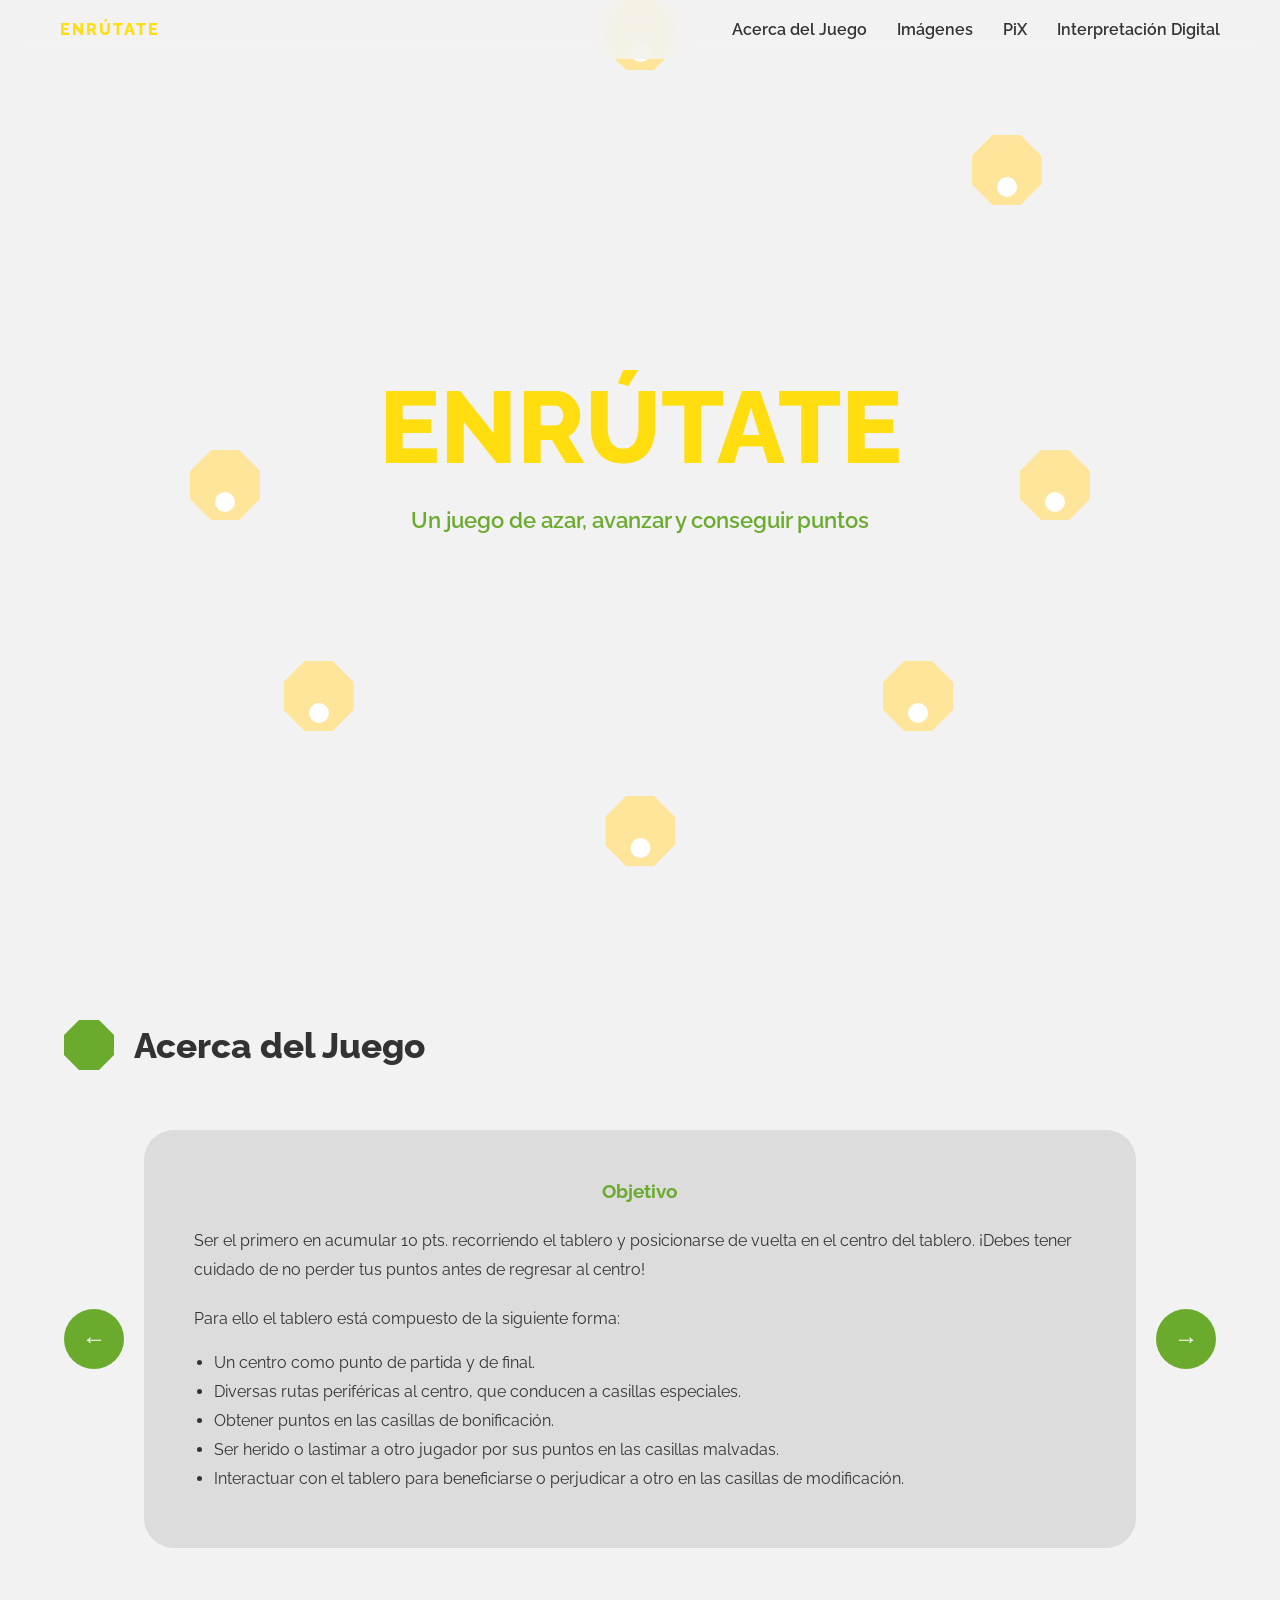
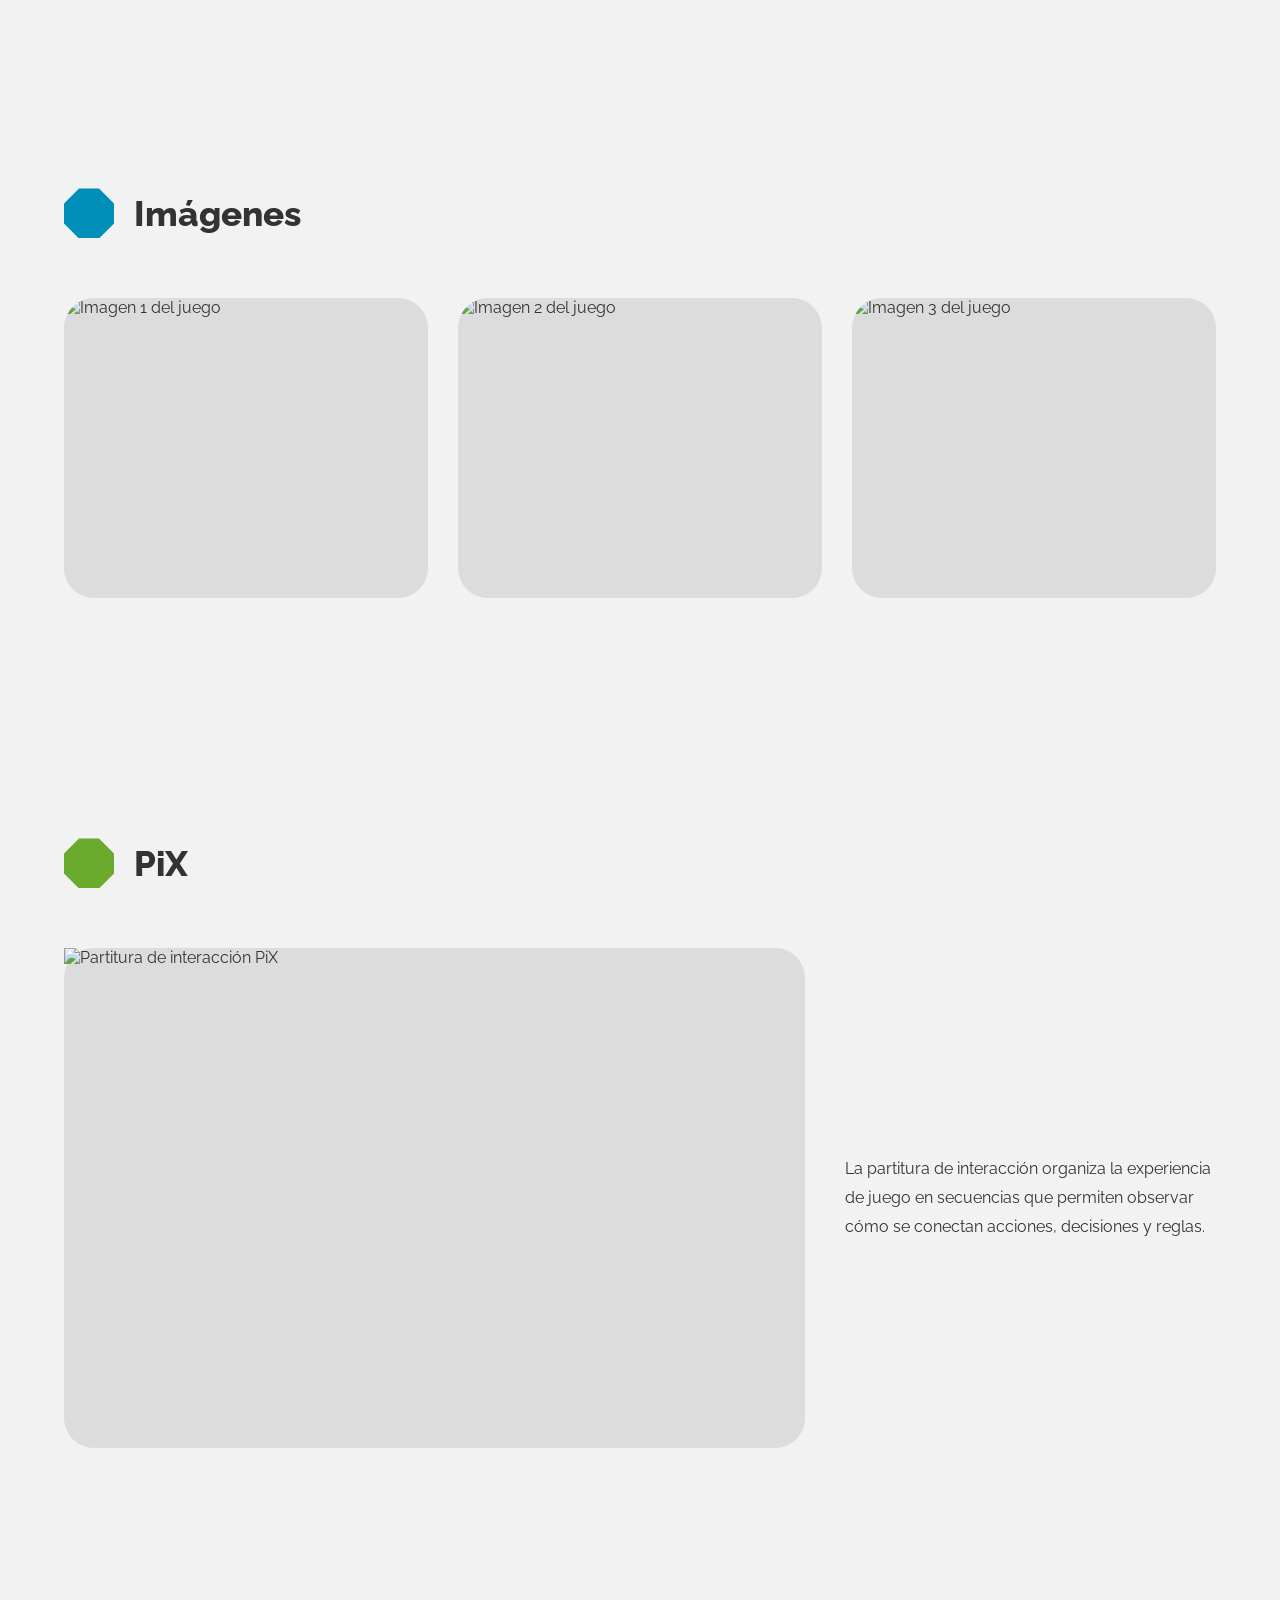
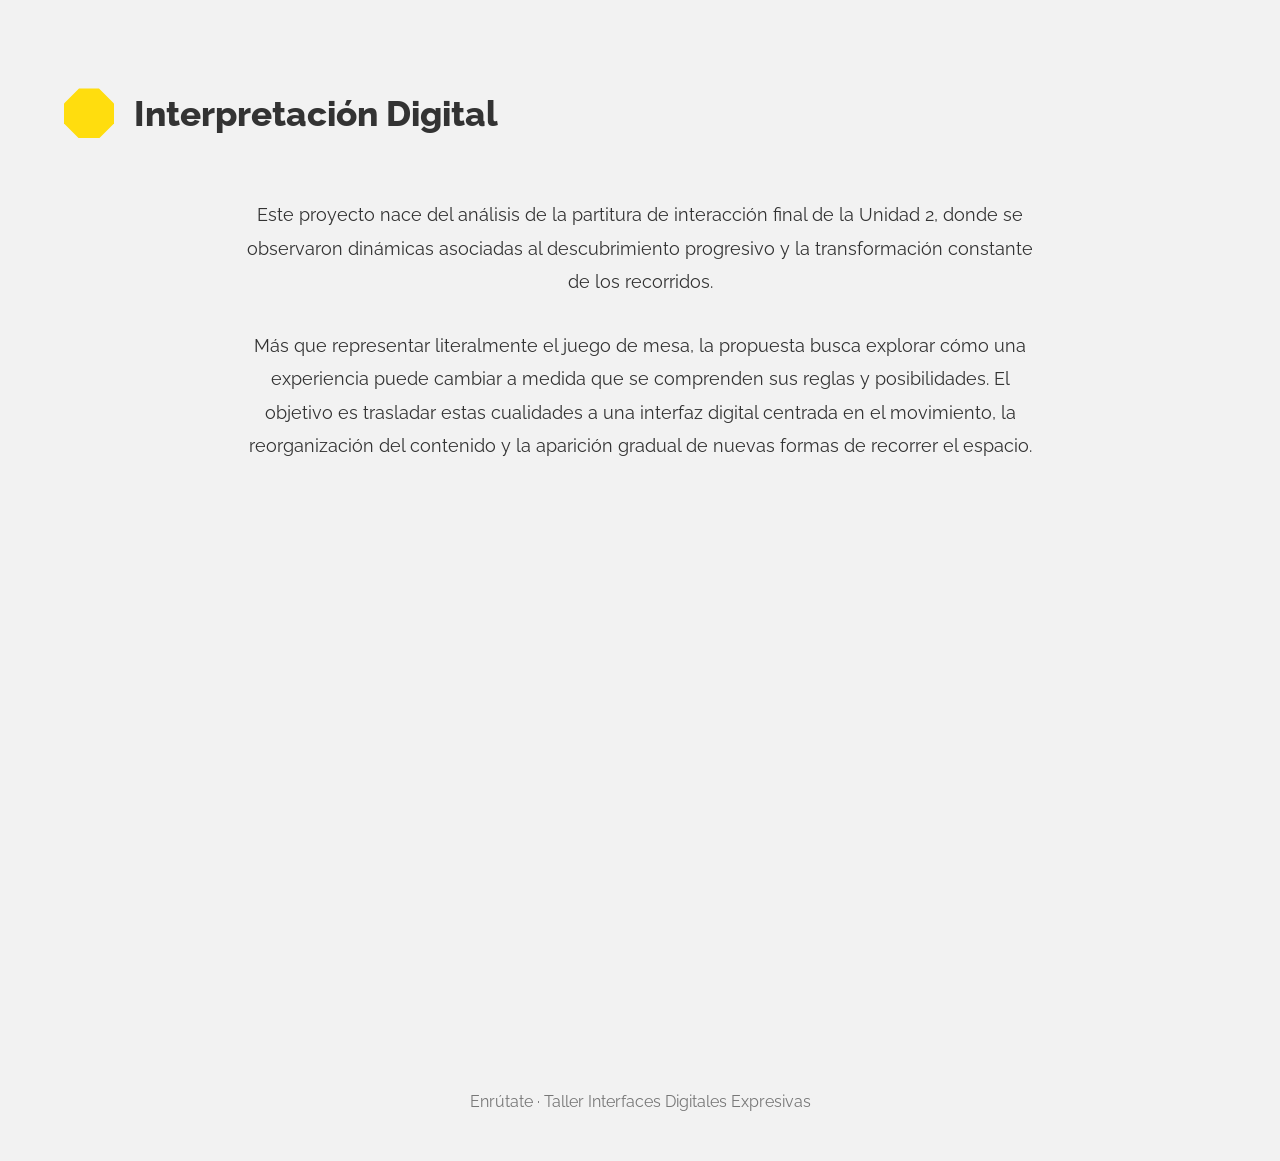
==== index.html @ a2bc6d86 "propuesta 1 de enrútate en web" ====
<!DOCTYPE html>
<html lang="en">
<head>
    <meta charset="UTF-8">
    <meta name="viewport" content="width=device-width, initial-scale=1.0">
    <title>Landing</title>
    <link rel="stylesheet" href="style.css">
</head>
<body>

    <header class="site-header">
        <a class="site-logo" href="#hero" aria-label="Ir al inicio">ENRÚTATE</a>

        <nav class="site-nav" aria-label="Navegación principal">
            <a href="#about">Acerca del Juego</a>
            <a href="#gallery">Imágenes</a>
            <a href="#pix">PiX</a>
            <a href="#digital">Interpretación Digital</a>
        </nav>
    </header>

    <main>

        <!-- HERO -->
        <section id="hero" class="hero-section">

            <div class="hero-ring" aria-hidden="true">
                <a class="hero-card hero-card--yellow" href="#about" data-section="Acerca del Juego">
                    <span class="hero-card__shape"></span>
                    <span class="hero-card__label">Acerca del Juego</span>
                </a>

                <a class="hero-card hero-card--blue" href="#gallery" data-section="Imágenes">
                    <span class="hero-card__shape"></span>
                    <span class="hero-card__label">Imágenes</span>
                </a>

                <a class="hero-card hero-card--green" href="#pix" data-section="PiX">
                    <span class="hero-card__shape"></span>
                    <span class="hero-card__label">PiX</span>
                </a>

                <a class="hero-card hero-card--red" href="#digital" data-section="Interpretación Digital">
                    <span class="hero-card__shape"></span>
                    <span class="hero-card__label">Interpretación Digital</span>
                </a>

                <a class="hero-card hero-card--yellow" href="#about" data-section="Acerca del Juego">
                    <span class="hero-card__shape"></span>
                    <span class="hero-card__label">Acerca del Juego</span>
                </a>

                <a class="hero-card hero-card--blue" href="#gallery" data-section="Imágenes">
                    <span class="hero-card__shape"></span>
                    <span class="hero-card__label">Imágenes</span>
                </a>

                <a class="hero-card hero-card--green" href="#pix" data-section="PiX">
                    <span class="hero-card__shape"></span>
                    <span class="hero-card__label">PiX</span>
                </a>
            </div>

            <div class="hero-center">
                <h1>ENRÚTATE</h1>
                <p>Un juego de azar, avanzar y conseguir puntos</p>
            </div>

        </section>

        <!-- ACERCA DEL JUEGO -->
        <section id="about" class="content-section">
            <div class="section-heading">
                <span class="section-node section-node--green"></span>
                <h2>Acerca del Juego</h2>
            </div>

            <div class="carousel" aria-label="Contenido acerca del juego">
                <button class="carousel-button carousel-button--prev" type="button" aria-label="Anterior">
                    ←
                </button>

                <div class="carousel-viewport">
                    <div class="carousel-track">

                        <article class="carousel-slide">
                            <h3>Objetivo</h3>
                            <p>
                                Ser el primero en acumular 10 pts. recorriendo el tablero y posicionarse de vuelta en el centro del tablero.
                                ¡Debes tener cuidado de no perder tus puntos antes de regresar al centro!
                            </p>
                            <p>Para ello el tablero está compuesto de la siguiente forma:</p>
                            <ul>
                                <li>Un centro como punto de partida y de final.</li>
                                <li>Diversas rutas periféricas al centro, que conducen a casillas especiales.</li>
                                <li>Obtener puntos en las casillas de bonificación.</li>
                                <li>Ser herido o lastimar a otro jugador por sus puntos en las casillas malvadas.</li>
                                <li>Interactuar con el tablero para beneficiarse o perjudicar a otro en las casillas de modificación.</li>
                            </ul>
                        </article>

                        <article class="carousel-slide">
                            <h3>Cómo preparar el juego</h3>
                            <!-- [imagen] -->
                            <figure class="slide-media">
                                <img src="" alt="Imagen del preparado del juego">
                            </figure>
                            <p>
                                Debes separar las cartas por color para luego barajar cada mazo por separado.
                                Posicionándolos en su respectivo lugar del tablero.
                            </p>
                            <p>
                                Cada jugador elegirá su pieza representante e insertándola en una casilla amarilla de inicio.
                            </p>
                        </article>

                        <article class="carousel-slide">
                            <h3>Cómo avanzar</h3>
                            <p>
                                Cada jugador/a a lo largo de la partida, debe avanzar tres pasos en las casillas.
                                Cuando llegues a tu última casilla en cada turno, deberás sacar una carta del mismo color de la casilla en la que terminaste.
                            </p>
                            <p>
                                Considera además que no puedes retroceder y que siempre debes tomar el camino más cercano a la casilla donde partes.
                            </p>
                            <!-- [imagen] -->
                            <figure class="slide-media">
                                <img src="" alt="Imagen de avance en el tablero">
                            </figure>
                        </article>

                        <article class="carousel-slide">
                            <h3>Tipos de Casillas y sus Cartas</h3>
                            <!-- [imagen] -->
                            <figure class="slide-media">
                                <img src="" alt="Imagen de tipos de casillas y cartas">
                            </figure>
                        </article>

                        <article class="carousel-slide">
                            <h3>Tipos de Cartas: Bonificación</h3>
                            <!-- [imagen] -->
                            <figure class="slide-media">
                                <img src="" alt="Imagen de cartas de bonificación">
                            </figure>
                        </article>

                        <article class="carousel-slide">
                            <h3>Tipos de Cartas: Malvadas</h3>
                            <!-- [imagen] -->
                            <figure class="slide-media">
                                <img src="" alt="Imagen de cartas malvadas">
                            </figure>
                        </article>

                        <article class="carousel-slide">
                            <h3>Tipos de Cartas: Modificación</h3>
                            <!-- [imagen] -->
                            <figure class="slide-media">
                                <img src="" alt="Imagen de cartas de modificación">
                            </figure>
                        </article>

                    </div>
                </div>

                <button class="carousel-button carousel-button--next" type="button" aria-label="Siguiente">
                    →
                </button>
            </div>
        </section>

        <!-- IMÁGENES -->
        <section id="gallery" class="content-section">
            <div class="section-heading">
                <span class="section-node section-node--blue"></span>
                <h2>Imágenes</h2>
            </div>

            <div class="gallery-grid">
                <!-- Placeholder para imágenes del juego -->
                <figure class="gallery-item">
                    <img src="" alt="Imagen 1 del juego">
                </figure>
                <figure class="gallery-item">
                    <img src="" alt="Imagen 2 del juego">
                </figure>
                <figure class="gallery-item">
                    <img src="" alt="Imagen 3 del juego">
                </figure>
            </div>
        </section>

        <!-- PIX -->
        <section id="pix" class="content-section">
            <div class="section-heading">
                <span class="section-node section-node--green"></span>
                <h2>PiX</h2>
            </div>

            <div class="pix-layout">
                <figure class="pix-image">
                    <!-- Placeholder para la PiX -->
                    <img src="" alt="Partitura de interacción PiX">
                </figure>

                <div class="pix-text">
                    <p>
                        <!-- Texto breve por definir -->
                        La partitura de interacción organiza la experiencia de juego en secuencias que permiten observar cómo se conectan acciones, decisiones y reglas.
                    </p>
                </div>
            </div>
        </section>

        <!-- INTERPRETACIÓN DIGITAL -->
        <section id="digital" class="content-section">
            <div class="section-heading">
                <span class="section-node section-node--yellow"></span>
                <h2>Interpretación Digital</h2>
            </div>

            <div class="digital-text">
                <p>
                    Este proyecto nace del análisis de la partitura de interacción final de la Unidad 2, donde se observaron dinámicas asociadas al descubrimiento progresivo y la transformación constante de los recorridos.
                </p>

                <p>
                    Más que representar literalmente el juego de mesa, la propuesta busca explorar cómo una experiencia puede cambiar a medida que se comprenden sus reglas y posibilidades. El objetivo es trasladar estas cualidades a una interfaz digital centrada en el movimiento, la reorganización del contenido y la aparición gradual de nuevas formas de recorrer el espacio.
                </p>
            </div>

            <div class="digital-wireframes">
                <!-- Placeholder para wireframe Landing -->
                <!-- Placeholder para wireframe de Experimentación -->
            </div>
        </section>

    </main>

    <footer class="site-footer">
        <p>Enrútate · Taller Interfaces Digitales Expresivas</p>
    </footer>

    <script src="script.js"></script>
</body>
</html>
---- style.css ----
@import url('https://fonts.googleapis.com/css2?family=Raleway:ital,wght@0,100..900;1,100..900&display=swap');

*{
    margin:0;
    padding:0;
    box-sizing:border-box;
}

html{
    scroll-behavior:smooth;
}

/* =========================
   VARIABLES
========================= */

:root{

    --bg:#F2F2F2;
    --text:#333333;

    --yellow:#FFDD0E;
    --green:#6AAA2C;
    --blue:#008FB8;
    --red:#D62416;

    --card:#DCDCDC;
    --white:#FFFFFF;

    --radius:30px;
}

/* =========================
   BASE
========================= */

body{
    font-family:"Raleway",sans-serif;
    background:var(--bg);
    color:var(--text);
    overflow-x:hidden;
}

img{
    max-width:100%;
    display:block;
}

a{
    text-decoration:none;
    color:inherit;
}

ul{
    padding-left:20px;
}

li{
    margin-bottom:10px;
}

/* =========================
   HEADER
========================= */

.site-header{
    position:fixed;
    top:0;
    left:0;
    width:100%;
    z-index:1000;

    display:flex;
    justify-content:space-between;
    align-items:center;

    padding:20px 60px;

    backdrop-filter:blur(10px);
    background:rgba(242,242,242,.85);
}

.site-logo{
    font-weight:800;
    color:var(--yellow);
    letter-spacing:2px;
}

.site-nav{
    display:flex;
    gap:30px;
}

.site-nav a{
    font-weight:600;
    transition:.3s;
}

.site-nav a:hover{
    color:var(--green);
}

/* =========================
   HERO
========================= */

.hero-section{

    min-height:100vh;

    display:flex;
    justify-content:center;
    align-items:center;

    position:relative;

    padding:120px 20px;
}

.hero-center{
    text-align:center;
    z-index:10;
}

.hero-center h1{
    font-size:clamp(4rem,8vw,7rem);
    font-weight:800;
    color:var(--yellow);
    margin-bottom:20px;
}

.hero-center p{
    font-size:1.4rem;
    color:var(--green);
    font-weight:600;
}

/* =========================
   ANILLO DE CASILLAS
========================= */

.hero-ring{

    position:absolute;

    width:900px;
    height:900px;
}

.hero-card{

    position:absolute;

    display:flex;
    flex-direction:column;
    align-items:center;
    gap:15px;

    cursor:pointer;
}

.hero-card__shape{

    width:70px;
    height:70px;

    background:#FFE599;

    clip-path:polygon(
    30% 0%,
    70% 0%,
    100% 30%,
    100% 70%,
    70% 100%,
    30% 100%,
    0% 70%,
    0% 30%
    );

    transition:.4s;
}

.hero-card__shape::after{

    content:"";

    position:absolute;

    width:20px;
    height:20px;

    background:white;

    border-radius:50%;

    top:50%;
    left:50%;

    transform:translate(-50%,-50%);
}

.hero-card__label{

    opacity:0;

    transform:translateY(-10px);

    transition:.4s;

    font-weight:700;
}

/* hover */

.hero-card:hover .hero-card__label{
    opacity:1;
    transform:translateY(0);
}

/* colores */

.hero-card--red:hover .hero-card__shape{
    background:var(--red);
}

.hero-card--green:hover .hero-card__shape{
    background:var(--green);
}

.hero-card--blue:hover .hero-card__shape{
    background:var(--blue);
}

.hero-card--yellow:hover .hero-card__shape{
    background:var(--yellow);
}

/* =========================
   POSICIONES HERO
========================= */

.hero-card:nth-child(1){
    top:0;
    left:50%;
    transform:translateX(-50%);
}

.hero-card:nth-child(2){
    top:15%;
    right:5%;
}

.hero-card:nth-child(3){
    top:50%;
    right:0;
}

.hero-card:nth-child(4){
    bottom:15%;
    right:10%;
}

.hero-card:nth-child(5){
    bottom:0;
    left:50%;
    transform:translateX(-50%);
}

.hero-card:nth-child(6){
    bottom:15%;
    left:10%;
}

.hero-card:nth-child(7){
    top:50%;
    left:0;
}

/* =========================
   SECCIONES
========================= */

.content-section{

    width:min(1200px,90%);

    margin:auto;

    padding:120px 0;
}

.section-heading{

    display:flex;
    align-items:center;
    gap:20px;

    margin-bottom:60px;
}

.section-heading h2{

    font-size:2.2rem;
    font-weight:800;
}

.section-node{

    width:50px;
    height:50px;

    clip-path:polygon(
    30% 0%,
    70% 0%,
    100% 30%,
    100% 70%,
    70% 100%,
    30% 100%,
    0% 70%,
    0% 30%
    );
}

.section-node--green{
    background:var(--green);
}

.section-node--blue{
    background:var(--blue);
}

.section-node--yellow{
    background:var(--yellow);
}

/* =========================
   CARRUSEL
========================= */

.carousel{

    display:flex;
    align-items:center;
    gap:20px;
}

.carousel-viewport{

    overflow:hidden;
    flex:1;
}

.carousel-track{

    display:flex;
    transition:.5s ease;
}

.carousel-slide{

    min-width:100%;

    background:var(--card);

    padding:50px;

    border-radius:var(--radius);
}

.carousel-slide h3{

    color:var(--green);

    margin-bottom:25px;

    text-align:center;
}

.carousel-slide p{

    line-height:1.8;
    margin-bottom:20px;
}

.carousel-button{

    width:60px;
    height:60px;

    border:none;
    border-radius:50%;

    background:var(--green);

    color:white;

    cursor:pointer;

    font-size:1.5rem;

    transition:.3s;
}

.carousel-button:hover{

    transform:scale(1.1);
}

/* =========================
   IMAGENES
========================= */

.gallery-grid{

    display:grid;
    grid-template-columns:repeat(3,1fr);
    gap:30px;
}

.gallery-item{

    background:var(--card);

    min-height:300px;

    border-radius:var(--radius);

    overflow:hidden;
}

/* =========================
   PIX
========================= */

.pix-layout{

    display:grid;
    grid-template-columns:2fr 1fr;
    gap:40px;
}

.pix-image{

    background:var(--card);

    border-radius:var(--radius);

    min-height:500px;
}

.pix-text{

    display:flex;
    align-items:center;

    line-height:1.8;
}

/* =========================
   INTERPRETACIÓN
========================= */

.digital-text{

    max-width:800px;

    margin:auto;

    text-align:center;
}

.digital-text p{

    margin-bottom:30px;

    line-height:1.9;

    font-size:1.1rem;
}

.digital-wireframes{

    margin-top:60px;

    min-height:400px;
}

/* =========================
   FOOTER
========================= */

.site-footer{

    padding:50px;

    text-align:center;

    color:#777;
}

/* =========================
   RESPONSIVE
========================= */

@media(max-width:900px){

    .site-header{

        padding:20px;
        flex-direction:column;
        gap:20px;
    }

    .hero-ring{

        width:600px;
        height:600px;
    }

    .hero-card__shape{

        width:50px;
        height:50px;
    }

    .gallery-grid{

        grid-template-columns:1fr;
    }

    .pix-layout{

        grid-template-columns:1fr;
    }
}

@media(max-width:600px){

    .site-nav{

        flex-wrap:wrap;
        justify-content:center;
    }

    .hero-ring{

        width:450px;
        height:450px;
    }

    .hero-center h1{

        font-size:3rem;
    }

    .carousel-slide{

        padding:30px;
    }
}

.hidden{
    opacity:0;
    transform:translateY(50px);
    transition:all .8s ease;
}

.visible{
    opacity:1;
    transform:translateY(0);
}

.site-nav a.active{
    color:#6AAA2C;
    font-weight:700;
}
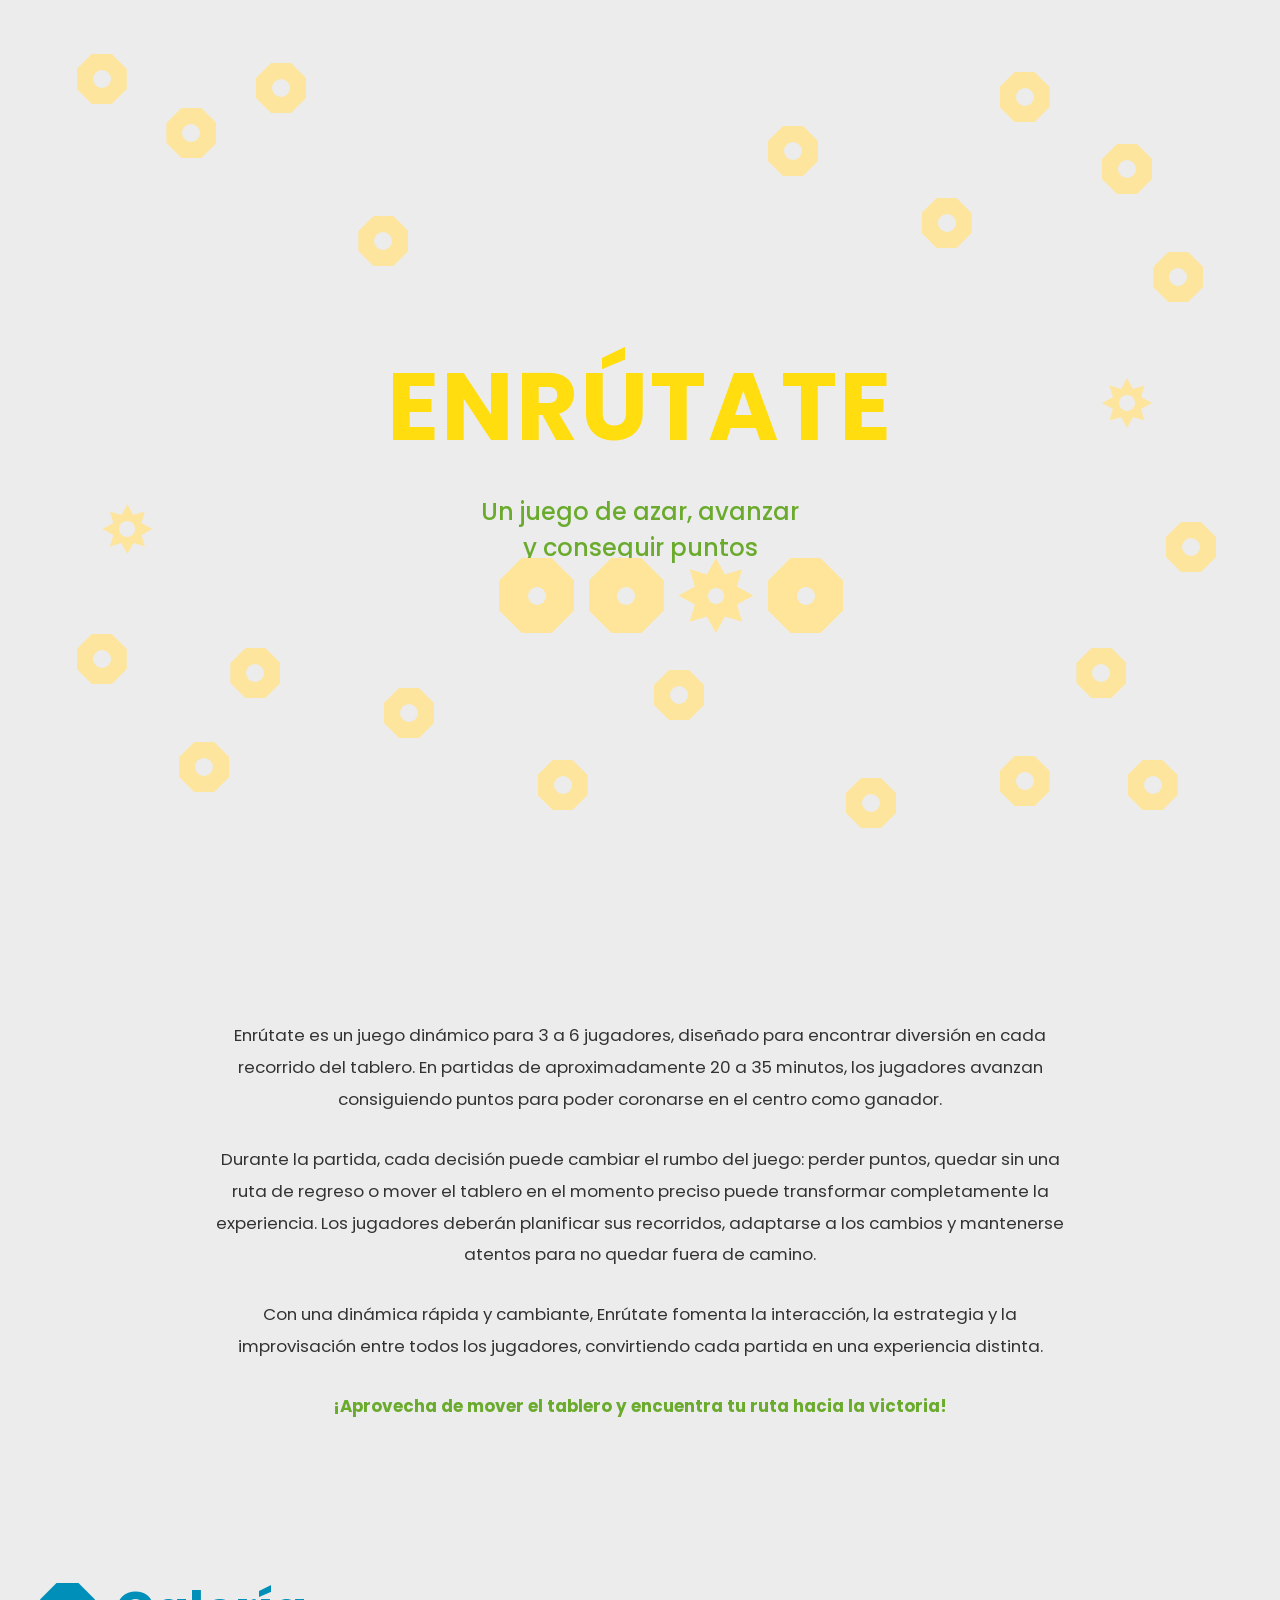
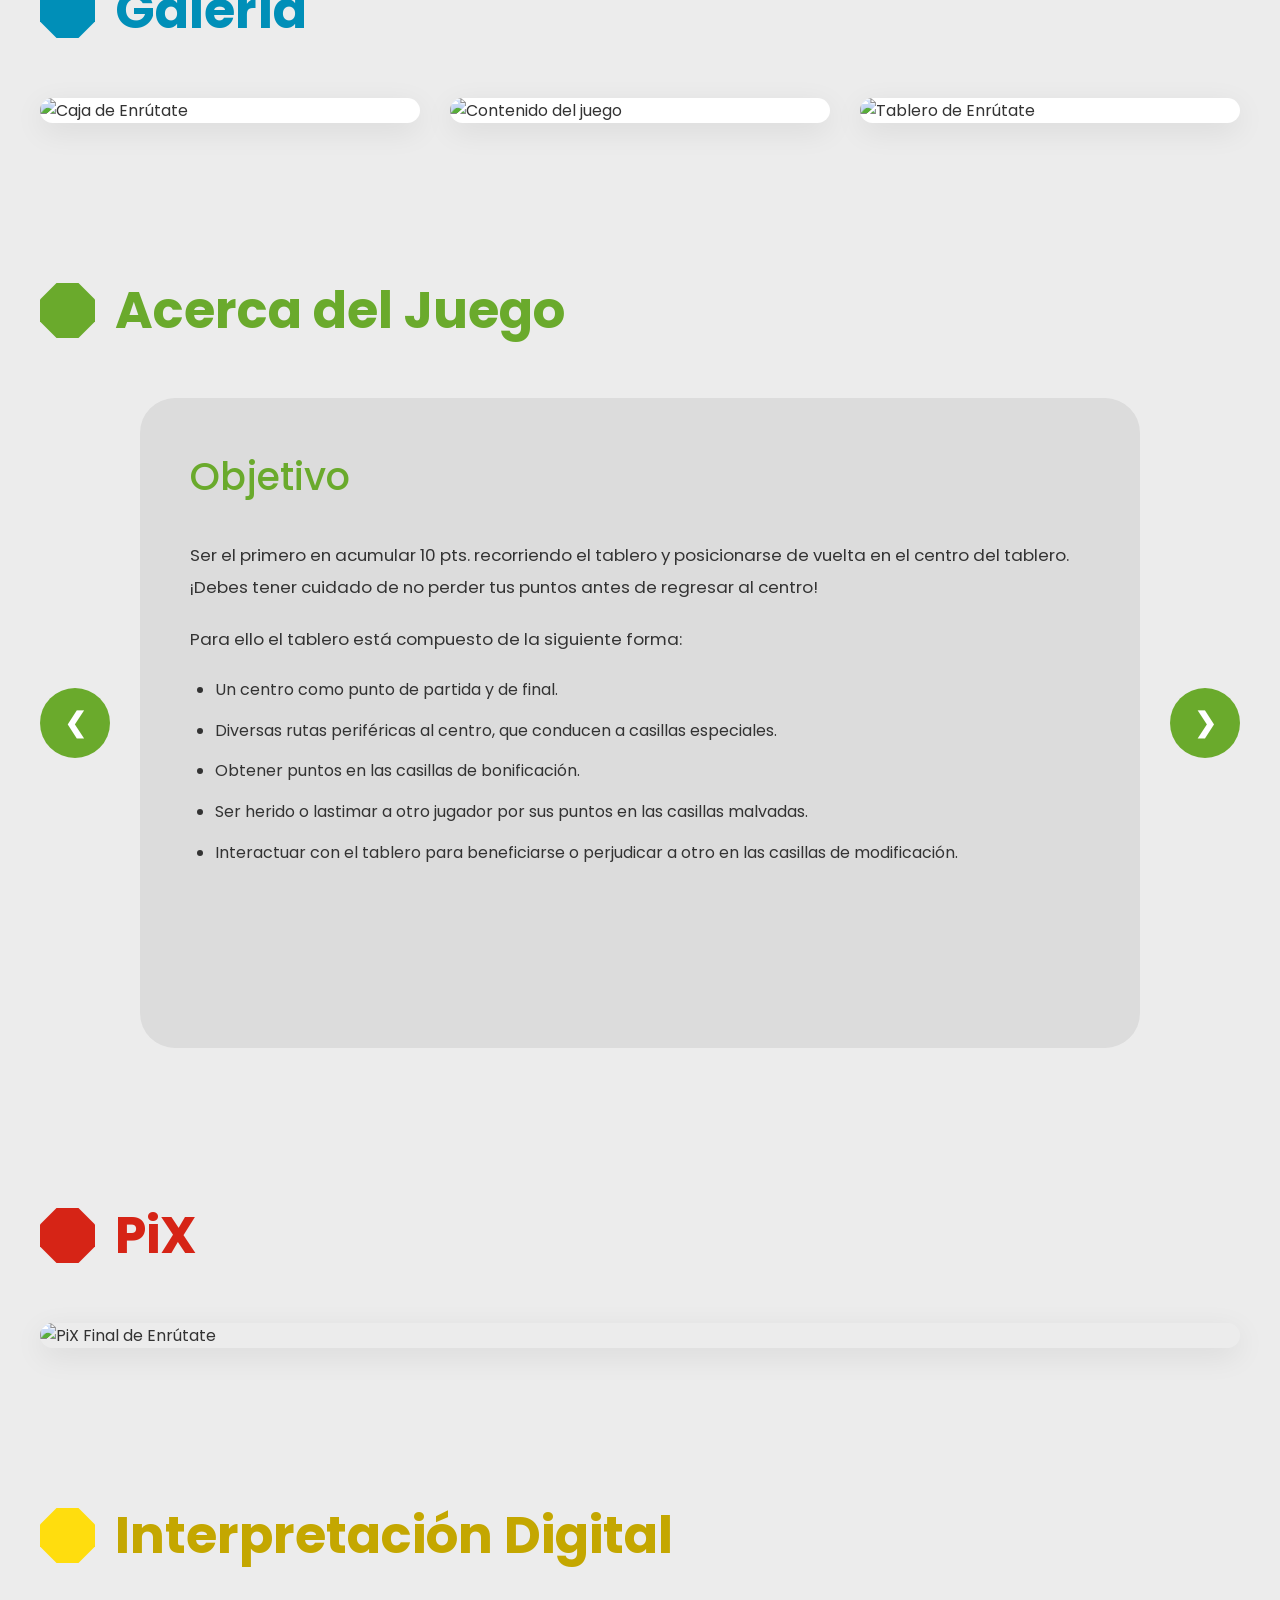
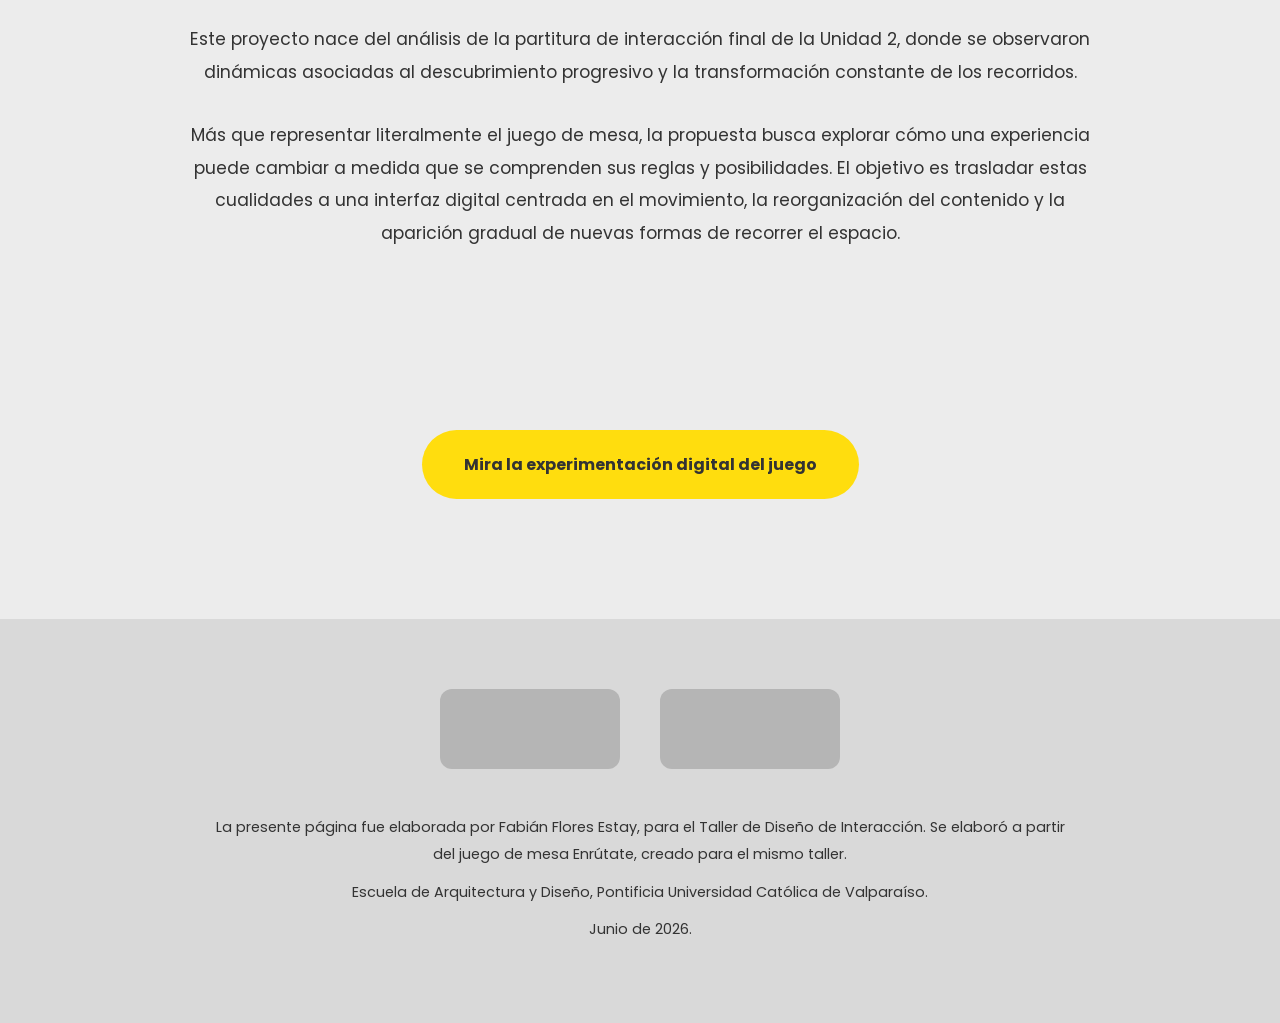
==== commit 1a12ef86: "propuesta n°2 Landing" ====
--- a/index.html
+++ b/index.html
@@ -3,243 +3,318 @@
 <head>
     <meta charset="UTF-8">
     <meta name="viewport" content="width=device-width, initial-scale=1.0">
-    <title>Landing</title>
+    <title>Enrútate</title>
     <link rel="stylesheet" href="style.css">
 </head>
 <body>
 
-    <header class="site-header">
-        <a class="site-logo" href="#hero" aria-label="Ir al inicio">ENRÚTATE</a>
-
-        <nav class="site-nav" aria-label="Navegación principal">
-            <a href="#about">Acerca del Juego</a>
-            <a href="#gallery">Imágenes</a>
-            <a href="#pix">PiX</a>
-            <a href="#digital">Interpretación Digital</a>
-        </nav>
+    <!-- ========================= -->
+    <!-- HERO -->
+    <!-- ========================= -->
+
+    <header class="hero" id="hero">
+
+        <div class="hero-board" aria-hidden="true">
+
+            <!-- Caminos y casillas decorativas -->
+            <div class="tile tile-deco deco-1"></div>
+            <div class="tile tile-deco deco-2"></div>
+            <div class="tile tile-deco deco-3"></div>
+            <div class="tile tile-deco deco-4"></div>
+            <div class="tile tile-deco deco-5"></div>
+            <div class="tile tile-deco deco-6"></div>
+            <div class="tile tile-deco deco-7 red"></div>
+            <div class="tile tile-deco deco-8"></div>
+            <div class="tile tile-deco deco-9"></div>
+            <div class="tile tile-deco deco-10"></div>
+            <div class="tile tile-deco deco-11"></div>
+            <div class="tile tile-deco deco-12"></div>
+            <div class="tile tile-deco deco-13"></div>
+            <div class="tile tile-deco deco-14"></div>
+            <div class="tile tile-deco deco-15"></div>
+            <div class="tile tile-deco deco-16 red"></div>
+            <div class="tile tile-deco deco-17"></div>
+            <div class="tile tile-deco deco-18"></div>
+            <div class="tile tile-deco deco-19"></div>
+            <div class="tile tile-deco deco-20"></div>
+            <div class="tile tile-deco deco-21"></div>
+            <div class="tile tile-deco deco-22"></div>
+
+            <!-- Casillas navegables -->
+            <a href="#galeria" class="tile tile-nav blue nav-galeria">
+                <span class="tile-label">Galería</span>
+            </a>
+
+            <a href="#acerca" class="tile tile-nav green nav-acerca">
+                <span class="tile-label">Acerca del Juego</span>
+            </a>
+
+            <a href="#pix" class="tile tile-nav red nav-pix">
+                <span class="tile-label">PiX</span>
+            </a>
+
+            <a href="#interpretacion" class="tile tile-nav yellow nav-interpretacion">
+                <span class="tile-label">Interpretación Digital</span>
+            </a>
+
+        </div>
+
+        <div class="hero-content">
+            <h1>ENRÚTATE</h1>
+            <h2>Un juego de azar, avanzar<br>y conseguir puntos</h2>
+        </div>
+
     </header>
 
-    <main>
-
-        <!-- HERO -->
-        <section id="hero" class="hero-section">
-
-            <div class="hero-ring" aria-hidden="true">
-                <a class="hero-card hero-card--yellow" href="#about" data-section="Acerca del Juego">
-                    <span class="hero-card__shape"></span>
-                    <span class="hero-card__label">Acerca del Juego</span>
-                </a>
-
-                <a class="hero-card hero-card--blue" href="#gallery" data-section="Imágenes">
-                    <span class="hero-card__shape"></span>
-                    <span class="hero-card__label">Imágenes</span>
-                </a>
-
-                <a class="hero-card hero-card--green" href="#pix" data-section="PiX">
-                    <span class="hero-card__shape"></span>
-                    <span class="hero-card__label">PiX</span>
-                </a>
-
-                <a class="hero-card hero-card--red" href="#digital" data-section="Interpretación Digital">
-                    <span class="hero-card__shape"></span>
-                    <span class="hero-card__label">Interpretación Digital</span>
-                </a>
-
-                <a class="hero-card hero-card--yellow" href="#about" data-section="Acerca del Juego">
-                    <span class="hero-card__shape"></span>
-                    <span class="hero-card__label">Acerca del Juego</span>
-                </a>
-
-                <a class="hero-card hero-card--blue" href="#gallery" data-section="Imágenes">
-                    <span class="hero-card__shape"></span>
-                    <span class="hero-card__label">Imágenes</span>
-                </a>
-
-                <a class="hero-card hero-card--green" href="#pix" data-section="PiX">
-                    <span class="hero-card__shape"></span>
-                    <span class="hero-card__label">PiX</span>
-                </a>
+    <!-- ========================= -->
+    <!-- INTRODUCCIÓN -->
+    <!-- ========================= -->
+
+    <section class="intro">
+
+        <div class="intro-container">
+            <p>
+                Enrútate es un juego dinámico para 3 a 6 jugadores, diseñado para encontrar diversión en cada recorrido del tablero. En partidas de aproximadamente 20 a 35 minutos, los jugadores avanzan consiguiendo puntos para poder coronarse en el centro como ganador.
+            </p>
+
+            <p>
+                Durante la partida, cada decisión puede cambiar el rumbo del juego: perder puntos, quedar sin una ruta de regreso o mover el tablero en el momento preciso puede transformar completamente la experiencia. Los jugadores deberán planificar sus recorridos, adaptarse a los cambios y mantenerse atentos para no quedar fuera de camino.
+            </p>
+
+            <p>
+                Con una dinámica rápida y cambiante, Enrútate fomenta la interacción, la estrategia y la improvisación entre todos los jugadores, convirtiendo cada partida en una experiencia distinta.
+            </p>
+
+            <p class="intro-highlight">
+                ¡Aprovecha de mover el tablero y encuentra tu ruta hacia la victoria!
+            </p>
+        </div>
+
+    </section>
+
+    <!-- ========================= -->
+    <!-- GALERÍA -->
+    <!-- ========================= -->
+
+    <section id="galeria" class="section">
+
+        <div class="section-heading section-heading--blue">
+            <span class="section-node section-node--blue"></span>
+            <h2>Galería</h2>
+        </div>
+
+        <div class="gallery">
+
+            <figure class="gallery-item">
+                <img src="galeria.01.CajaEnrútate.png" alt="Caja de Enrútate">
+            </figure>
+
+            <figure class="gallery-item">
+                <img src="galeria.02.ContenidoJuego.png" alt="Contenido del juego">
+            </figure>
+
+            <figure class="gallery-item">
+                <img src="galeria.03.Tablero.png" alt="Tablero de Enrútate">
+            </figure>
+
+        </div>
+
+    </section>
+
+    <!-- ========================= -->
+    <!-- ACERCA DEL JUEGO -->
+    <!-- ========================= -->
+
+    <section id="acerca" class="section">
+
+        <div class="section-heading section-heading--green">
+            <span class="section-node section-node--green"></span>
+            <h2>Acerca del Juego</h2>
+        </div>
+
+        <div class="carousel-container">
+
+            <button class="carousel-btn prev" aria-label="Anterior">
+                &#10094;
+            </button>
+
+            <div class="carousel-window">
+
+                <div class="carousel-track">
+
+                    <article class="carousel-slide active">
+                        <h3>Objetivo</h3>
+                        <p>
+                            Ser el primero en acumular 10 pts. recorriendo el tablero y posicionarse de vuelta en el centro del tablero.
+                            ¡Debes tener cuidado de no perder tus puntos antes de regresar al centro!
+                        </p>
+
+                        <p>Para ello el tablero está compuesto de la siguiente forma:</p>
+
+                        <ul>
+                            <li>Un centro como punto de partida y de final.</li>
+                            <li>Diversas rutas periféricas al centro, que conducen a casillas especiales.</li>
+                            <li>Obtener puntos en las casillas de bonificación.</li>
+                            <li>Ser herido o lastimar a otro jugador por sus puntos en las casillas malvadas.</li>
+                            <li>Interactuar con el tablero para beneficiarse o perjudicar a otro en las casillas de modificación.</li>
+                        </ul>
+                    </article>
+
+                    <article class="carousel-slide">
+                        <h3>Cómo preparar el juego</h3>
+                        <figure class="slide-image">
+                            <img src="A.Juego.01.PrepararTablero.png" alt="Cómo preparar el juego">
+                        </figure>
+
+                        <p>
+                            Debes separar las cartas por color para luego barajar cada mazo por separado.
+                            Posiciónalos en su respectivo lugar del tablero.
+                        </p>
+
+                        <p>
+                            Cada jugador elegirá su pieza representante e iniciará desde una casilla amarilla.
+                        </p>
+                    </article>
+
+                    <article class="carousel-slide">
+                        <h3>Cómo avanzar</h3>
+                        <figure class="slide-image">
+                            <img src="A.Juego.02.Avanzar.png" alt="Cómo avanzar">
+                        </figure>
+
+                        <p>
+                            Cada jugador debe avanzar tres pasos por turno.
+                        </p>
+
+                        <p>
+                            Al terminar, deberá sacar una carta del color correspondiente.
+                        </p>
+
+                        <p>
+                            No se puede retroceder y siempre se debe escoger el camino más cercano.
+                        </p>
+                    </article>
+
+                    <article class="carousel-slide">
+                        <h3>Tipos de Casillas y sus Cartas</h3>
+                        <figure class="slide-image">
+                            <img src="A.Juego.03.CasillasYcartas.png" alt="Tipos de casillas y sus cartas">
+                        </figure>
+                    </article>
+
+                    <article class="carousel-slide">
+                        <h3>Tipos de Cartas: Bonificación</h3>
+                        <figure class="slide-image">
+                            <img src="A.Juego.04.CartasBonificacion.png" alt="Cartas de bonificación">
+                        </figure>
+                    </article>
+
+                    <article class="carousel-slide">
+                        <h3>Tipos de Cartas: Malvadas</h3>
+                        <figure class="slide-image">
+                            <img src="A.Juego.05.CartasMalvadas.png" alt="Cartas malvadas">
+                        </figure>
+                    </article>
+
+                    <article class="carousel-slide">
+                        <h3>Tipos de Cartas: Modificación</h3>
+                        <figure class="slide-image">
+                            <img src="A.Juego.06.CartasModificacion.png" alt="Cartas de modificación">
+                        </figure>
+                    </article>
+
+                </div>
+
             </div>
 
-            <div class="hero-center">
-                <h1>ENRÚTATE</h1>
-                <p>Un juego de azar, avanzar y conseguir puntos</p>
-            </div>
-
-        </section>
-
-        <!-- ACERCA DEL JUEGO -->
-        <section id="about" class="content-section">
-            <div class="section-heading">
-                <span class="section-node section-node--green"></span>
-                <h2>Acerca del Juego</h2>
-            </div>
-
-            <div class="carousel" aria-label="Contenido acerca del juego">
-                <button class="carousel-button carousel-button--prev" type="button" aria-label="Anterior">
-                    ←
-                </button>
-
-                <div class="carousel-viewport">
-                    <div class="carousel-track">
-
-                        <article class="carousel-slide">
-                            <h3>Objetivo</h3>
-                            <p>
-                                Ser el primero en acumular 10 pts. recorriendo el tablero y posicionarse de vuelta en el centro del tablero.
-                                ¡Debes tener cuidado de no perder tus puntos antes de regresar al centro!
-                            </p>
-                            <p>Para ello el tablero está compuesto de la siguiente forma:</p>
-                            <ul>
-                                <li>Un centro como punto de partida y de final.</li>
-                                <li>Diversas rutas periféricas al centro, que conducen a casillas especiales.</li>
-                                <li>Obtener puntos en las casillas de bonificación.</li>
-                                <li>Ser herido o lastimar a otro jugador por sus puntos en las casillas malvadas.</li>
-                                <li>Interactuar con el tablero para beneficiarse o perjudicar a otro en las casillas de modificación.</li>
-                            </ul>
-                        </article>
-
-                        <article class="carousel-slide">
-                            <h3>Cómo preparar el juego</h3>
-                            <!-- [imagen] -->
-                            <figure class="slide-media">
-                                <img src="" alt="Imagen del preparado del juego">
-                            </figure>
-                            <p>
-                                Debes separar las cartas por color para luego barajar cada mazo por separado.
-                                Posicionándolos en su respectivo lugar del tablero.
-                            </p>
-                            <p>
-                                Cada jugador elegirá su pieza representante e insertándola en una casilla amarilla de inicio.
-                            </p>
-                        </article>
-
-                        <article class="carousel-slide">
-                            <h3>Cómo avanzar</h3>
-                            <p>
-                                Cada jugador/a a lo largo de la partida, debe avanzar tres pasos en las casillas.
-                                Cuando llegues a tu última casilla en cada turno, deberás sacar una carta del mismo color de la casilla en la que terminaste.
-                            </p>
-                            <p>
-                                Considera además que no puedes retroceder y que siempre debes tomar el camino más cercano a la casilla donde partes.
-                            </p>
-                            <!-- [imagen] -->
-                            <figure class="slide-media">
-                                <img src="" alt="Imagen de avance en el tablero">
-                            </figure>
-                        </article>
-
-                        <article class="carousel-slide">
-                            <h3>Tipos de Casillas y sus Cartas</h3>
-                            <!-- [imagen] -->
-                            <figure class="slide-media">
-                                <img src="" alt="Imagen de tipos de casillas y cartas">
-                            </figure>
-                        </article>
-
-                        <article class="carousel-slide">
-                            <h3>Tipos de Cartas: Bonificación</h3>
-                            <!-- [imagen] -->
-                            <figure class="slide-media">
-                                <img src="" alt="Imagen de cartas de bonificación">
-                            </figure>
-                        </article>
-
-                        <article class="carousel-slide">
-                            <h3>Tipos de Cartas: Malvadas</h3>
-                            <!-- [imagen] -->
-                            <figure class="slide-media">
-                                <img src="" alt="Imagen de cartas malvadas">
-                            </figure>
-                        </article>
-
-                        <article class="carousel-slide">
-                            <h3>Tipos de Cartas: Modificación</h3>
-                            <!-- [imagen] -->
-                            <figure class="slide-media">
-                                <img src="" alt="Imagen de cartas de modificación">
-                            </figure>
-                        </article>
-
-                    </div>
-                </div>
-
-                <button class="carousel-button carousel-button--next" type="button" aria-label="Siguiente">
-                    →
-                </button>
-            </div>
-        </section>
-
-        <!-- IMÁGENES -->
-        <section id="gallery" class="content-section">
-            <div class="section-heading">
-                <span class="section-node section-node--blue"></span>
-                <h2>Imágenes</h2>
-            </div>
-
-            <div class="gallery-grid">
-                <!-- Placeholder para imágenes del juego -->
-                <figure class="gallery-item">
-                    <img src="" alt="Imagen 1 del juego">
-                </figure>
-                <figure class="gallery-item">
-                    <img src="" alt="Imagen 2 del juego">
-                </figure>
-                <figure class="gallery-item">
-                    <img src="" alt="Imagen 3 del juego">
-                </figure>
-            </div>
-        </section>
-
-        <!-- PIX -->
-        <section id="pix" class="content-section">
-            <div class="section-heading">
-                <span class="section-node section-node--green"></span>
-                <h2>PiX</h2>
-            </div>
-
-            <div class="pix-layout">
-                <figure class="pix-image">
-                    <!-- Placeholder para la PiX -->
-                    <img src="" alt="Partitura de interacción PiX">
-                </figure>
-
-                <div class="pix-text">
-                    <p>
-                        <!-- Texto breve por definir -->
-                        La partitura de interacción organiza la experiencia de juego en secuencias que permiten observar cómo se conectan acciones, decisiones y reglas.
-                    </p>
-                </div>
-            </div>
-        </section>
-
-        <!-- INTERPRETACIÓN DIGITAL -->
-        <section id="digital" class="content-section">
-            <div class="section-heading">
-                <span class="section-node section-node--yellow"></span>
-                <h2>Interpretación Digital</h2>
-            </div>
-
-            <div class="digital-text">
-                <p>
-                    Este proyecto nace del análisis de la partitura de interacción final de la Unidad 2, donde se observaron dinámicas asociadas al descubrimiento progresivo y la transformación constante de los recorridos.
-                </p>
-
-                <p>
-                    Más que representar literalmente el juego de mesa, la propuesta busca explorar cómo una experiencia puede cambiar a medida que se comprenden sus reglas y posibilidades. El objetivo es trasladar estas cualidades a una interfaz digital centrada en el movimiento, la reorganización del contenido y la aparición gradual de nuevas formas de recorrer el espacio.
-                </p>
-            </div>
-
-            <div class="digital-wireframes">
-                <!-- Placeholder para wireframe Landing -->
-                <!-- Placeholder para wireframe de Experimentación -->
-            </div>
-        </section>
-
-    </main>
+            <button class="carousel-btn next" aria-label="Siguiente">
+                &#10095;
+            </button>
+
+        </div>
+
+    </section>
+
+    <!-- ========================= -->
+    <!-- PIX -->
+    <!-- ========================= -->
+
+    <section id="pix" class="section">
+
+        <div class="section-heading section-heading--red">
+            <span class="section-node section-node--red"></span>
+            <h2>PiX</h2>
+        </div>
+
+        <div class="pix-container">
+            <img src="pix-final.png" alt="PiX Final de Enrútate">
+        </div>
+
+    </section>
+
+    <!-- ========================= -->
+    <!-- INTERPRETACIÓN DIGITAL -->
+    <!-- ========================= -->
+
+    <section id="interpretacion" class="section">
+
+        <div class="section-heading section-heading--yellow">
+            <span class="section-node section-node--yellow"></span>
+            <h2>Interpretación Digital</h2>
+        </div>
+
+        <div class="interpretacion-texto">
+
+            <p>
+                Este proyecto nace del análisis de la partitura de interacción final de la Unidad 2, donde se observaron dinámicas asociadas al descubrimiento progresivo y la transformación constante de los recorridos.
+            </p>
+
+            <p>
+                Más que representar literalmente el juego de mesa, la propuesta busca explorar cómo una experiencia puede cambiar a medida que se comprenden sus reglas y posibilidades. El objetivo es trasladar estas cualidades a una interfaz digital centrada en el movimiento, la reorganización del contenido y la aparición gradual de nuevas formas de recorrer el espacio.
+            </p>
+
+        </div>
+
+    </section>
+
+    <!-- ========================= -->
+    <!-- CTA FINAL -->
+    <!-- ========================= -->
+
+    <section class="final-cta">
+
+        <a class="final-cta-button" href="#" target="_blank" rel="noopener noreferrer">
+            Mira la experimentación digital del juego
+        </a>
+
+    </section>
+
+    <!-- ========================= -->
+    <!-- COLOFÓN -->
+    <!-- ========================= -->
 
     <footer class="site-footer">
-        <p>Enrútate · Taller Interfaces Digitales Expresivas</p>
+
+        <div class="footer-logos">
+            <div class="footer-logo-placeholder"></div>
+            <div class="footer-logo-placeholder"></div>
+        </div>
+
+        <div class="footer-text">
+            <p>
+                La presente página fue elaborada por Fabián Flores Estay, para el Taller de Diseño de Interacción.
+                Se elaboró a partir del juego de mesa Enrútate, creado para el mismo taller.
+            </p>
+
+            <p>
+                Escuela de Arquitectura y Diseño, Pontificia Universidad Católica de Valparaíso.
+            </p>
+
+            <p>
+                Junio de 2026.
+            </p>
+        </div>
+
     </footer>
 
     <script src="script.js"></script>
--- a/style.css
+++ b/style.css
@@ -1,4 +1,13 @@
-@import url('https://fonts.googleapis.com/css2?family=Raleway:ital,wght@0,100..900;1,100..900&display=swap');
+/* ================================= */
+/* TIPOGRAFÍA */
+/* ================================= */
+
+@import url('https://fonts.googleapis.com/css2?family=Poppins:wght@400;500;700&display=swap');
+
+
+/* ================================= */
+/* RESET */
+/* ================================= */
 
 *{
     margin:0;
@@ -10,559 +19,699 @@
     scroll-behavior:smooth;
 }
 
-/* =========================
-   VARIABLES
-========================= */
+body{
+    background:#ECECEC;
+    font-family:'Poppins', sans-serif;
+    color:#333;
+    overflow-x:hidden;
+}
+
+/* ================================= */
+/* VARIABLES */
+/* ================================= */
 
 :root{
-
-    --bg:#F2F2F2;
-    --text:#333333;
-
     --yellow:#FFDD0E;
+    --yellow-soft:#FFE599;
     --green:#6AAA2C;
     --blue:#008FB8;
     --red:#D62416;
 
-    --card:#DCDCDC;
-    --white:#FFFFFF;
-
-    --radius:30px;
-}
-
-/* =========================
-   BASE
-========================= */
-
-body{
-    font-family:"Raleway",sans-serif;
-    background:var(--bg);
-    color:var(--text);
-    overflow-x:hidden;
-}
-
-img{
-    max-width:100%;
-    display:block;
-}
-
-a{
-    text-decoration:none;
-    color:inherit;
-}
-
-ul{
-    padding-left:20px;
-}
-
-li{
-    margin-bottom:10px;
-}
-
-/* =========================
-   HEADER
-========================= */
-
-.site-header{
-    position:fixed;
-    top:0;
-    left:0;
-    width:100%;
-    z-index:1000;
-
-    display:flex;
-    justify-content:space-between;
-    align-items:center;
-
-    padding:20px 60px;
-
-    backdrop-filter:blur(10px);
-    background:rgba(242,242,242,.85);
-}
-
-.site-logo{
-    font-weight:800;
-    color:var(--yellow);
-    letter-spacing:2px;
-}
-
-.site-nav{
-    display:flex;
-    gap:30px;
-}
-
-.site-nav a{
-    font-weight:600;
-    transition:.3s;
-}
-
-.site-nav a:hover{
-    color:var(--green);
-}
-
-/* =========================
-   HERO
-========================= */
-
-.hero-section{
-
+    --gray:#D9D9D9;
+
+}
+
+/* ================================= */
+/* HERO */
+/* ================================= */
+
+.hero{
+    position:relative;
     min-height:100vh;
-
     display:flex;
     justify-content:center;
     align-items:center;
-
+    overflow:hidden;
+}
+
+/* ================================= */
+/* TABLERO HERO */
+/* ================================= */
+
+.hero-board{
+    position:absolute;
+    inset:0;
+    width:100%;
+    height:100%;
+}
+
+/* ================================= */
+/* CONTENIDO HERO */
+/* ================================= */
+
+.hero-content{
     position:relative;
-
-    padding:120px 20px;
-}
-
-.hero-center{
+    z-index:50;
     text-align:center;
-    z-index:10;
-}
-
-.hero-center h1{
-    font-size:clamp(4rem,8vw,7rem);
-    font-weight:800;
-    color:var(--yellow);
-    margin-bottom:20px;
-}
-
-.hero-center p{
-    font-size:1.4rem;
-    color:var(--green);
-    font-weight:600;
-}
-
-/* =========================
-   ANILLO DE CASILLAS
-========================= */
-
-.hero-ring{
-
-    position:absolute;
-
-    width:900px;
-    height:900px;
-}
-
-.hero-card{
-
-    position:absolute;
-
     display:flex;
     flex-direction:column;
     align-items:center;
-    gap:15px;
-
-    cursor:pointer;
-}
-
-.hero-card__shape{
-
-    width:70px;
-    height:70px;
-
-    background:#FFE599;
-
+}
+
+.hero-content h1{
+    font-size:6rem;
+    font-weight:700;
+    color:var(--yellow);
+    letter-spacing:2px;
+    margin-bottom:15px;
+}
+
+.hero-content h2{
+    max-width:700px;
+    font-size:1.5rem;
+    font-weight:500;
+    line-height:1.5;
+    color:var(--green);
+}
+
+/* ================================= */
+/* CASILLA BASE */
+/* ================================= */
+
+.tile{
+    position:absolute;
+    width:50px;
+    height:50px;
+    background:var(--yellow-soft);
     clip-path:polygon(
-    30% 0%,
-    70% 0%,
-    100% 30%,
-    100% 70%,
-    70% 100%,
-    30% 100%,
-    0% 70%,
-    0% 30%
+        30% 0%,
+        70% 0%,
+        100% 30%,
+        100% 70%,
+        70% 100%,
+        30% 100%,
+        0% 70%,
+        0% 30%
     );
-
-    transition:.4s;
-}
-
-.hero-card__shape::after{
-
+}
+
+/* ================================= */
+/* AGUJERO CENTRAL */
+/* ================================= */
+
+.tile::after{
     content:"";
-
     position:absolute;
-
-    width:20px;
-    height:20px;
-
-    background:white;
-
+    width:18px;
+    height:18px;
+    background:#ECECEC;
     border-radius:50%;
-
     top:50%;
     left:50%;
-
-    transform:translate(-50%,-50%);
-}
-
-.hero-card__label{
-
-    opacity:0;
-
-    transform:translateY(-10px);
-
-    transition:.4s;
-
-    font-weight:700;
-}
-
-/* hover */
-
-.hero-card:hover .hero-card__label{
-    opacity:1;
-    transform:translateY(0);
-}
-
-/* colores */
-
-.hero-card--red:hover .hero-card__shape{
+    transform:translate(-50%, -50%);
+}
+
+/* ================================= */
+/* CASILLA ROJA */
+/* ================================= */
+
+.tile.red{
+    clip-path:polygon(
+        50% 0%,
+        62% 22%,
+        85% 15%,
+        78% 38%,
+        100% 50%,
+        78% 62%,
+        85% 85%,
+        62% 78%,
+        50% 100%,
+        38% 78%,
+        15% 85%,
+        22% 62%,
+        0% 50%,
+        22% 38%,
+        15% 15%,
+        38% 22%
+    );
+}
+
+.tile.red::after{
+    width:16px;
+    height:16px;
+}
+
+/* ================================= */
+/* CASILLAS DECORATIVAS */
+/* ================================= */
+
+.tile-deco{
+    opacity:.95;
+}
+
+/* ================================= */
+/* CASILLAS NAVEGABLES */
+/* ================================= */
+
+.tile-nav{
+    width:75px;
+    height:75px;
+    z-index:100;
+    cursor:pointer;
+    transition:
+        background-color .3s ease,
+        transform .3s ease;
+}
+
+/* Hover colores */
+.tile-nav.blue:hover{
+    background:var(--blue);
+}
+
+.tile-nav.green:hover{
+    background:var(--green);
+}
+
+.tile-nav.red:hover{
     background:var(--red);
 }
 
-.hero-card--green:hover .hero-card__shape{
-    background:var(--green);
-}
-
-.hero-card--blue:hover .hero-card__shape{
-    background:var(--blue);
-}
-
-.hero-card--yellow:hover .hero-card__shape{
+.tile-nav.yellow:hover{
     background:var(--yellow);
 }
 
-/* =========================
-   POSICIONES HERO
-========================= */
-
-.hero-card:nth-child(1){
-    top:0;
+.tile-nav:hover{
+    transform:scale(1.12);
+}
+
+/* ================================= */
+/* TEXTO BAJO CASILLA */
+/* ================================= */
+
+.tile-label{
+    position:absolute;
+    top:95px;
     left:50%;
     transform:translateX(-50%);
-}
-
-.hero-card:nth-child(2){
-    top:15%;
-    right:5%;
-}
-
-.hero-card:nth-child(3){
-    top:50%;
-    right:0;
-}
-
-.hero-card:nth-child(4){
-    bottom:15%;
-    right:10%;
-}
-
-.hero-card:nth-child(5){
-    bottom:0;
-    left:50%;
-    transform:translateX(-50%);
-}
-
-.hero-card:nth-child(6){
-    bottom:15%;
-    left:10%;
-}
-
-.hero-card:nth-child(7){
-    top:50%;
-    left:0;
-}
-
-/* =========================
-   SECCIONES
-========================= */
-
-.content-section{
-
-    width:min(1200px,90%);
-
-    margin:auto;
-
-    padding:120px 0;
-}
+    opacity:0;
+    white-space:nowrap;
+    font-size:1rem;
+    font-weight:600;
+    letter-spacing:.4px;
+    transition:.3s;
+}
+
+.tile-nav:hover .tile-label{
+    opacity:1;
+}
+
+/* Colores etiquetas */
+.nav-galeria .tile-label{
+    color:var(--blue);
+}
+
+.nav-acerca .tile-label{
+    color:var(--green);
+}
+
+.nav-pix .tile-label{
+    color:var(--red);
+}
+
+.nav-interpretacion .tile-label{
+    color:#C4A700;
+}
+
+/* ================================= */
+/* CASILLAS MENÚ HERO */
+/* ================================= */
+
+.nav-galeria{
+    left:39%;
+    top:62%;
+}
+
+.nav-acerca{
+    left:46%;
+    top:62%;
+}
+
+.nav-pix{
+    left:53%;
+    top:62%;
+}
+
+.nav-interpretacion{
+    left:60%;
+    top:62%;
+}
+
+/* ================================= */
+/* POSICIONES DECORATIVAS */
+/* ================================= */
+
+.deco-1{top:6%;left:6%;}
+.deco-2{top:12%;left:13%;}
+.deco-3{top:7%;left:20%;}
+
+.deco-4{top:8%;right:18%;}
+.deco-5{top:16%;right:10%;}
+.deco-6{top:28%;right:6%;}
+
+.deco-7{top:42%;right:10%;}
+.deco-8{top:58%;right:5%;}
+.deco-9{top:72%;right:12%;}
+
+.deco-10{top:84%;right:18%;}
+
+.deco-11{bottom:8%;right:30%;}
+.deco-12{bottom:10%;left:42%;}
+.deco-13{bottom:18%;left:30%;}
+
+.deco-14{bottom:12%;left:14%;}
+.deco-15{bottom:24%;left:6%;}
+
+.deco-16{top:56%;left:8%;}
+.deco-17{top:72%;left:18%;}
+
+.deco-18{top:24%;left:28%;}
+.deco-19{top:14%;left:60%;}
+
+.deco-20{top:22%;left:72%;}
+
+.deco-21{bottom:20%;right:45%;}
+.deco-22{bottom:10%;right:8%;}
+
+/* ================================= */
+/* INTRODUCCIÓN */
+/* ================================= */
+
+.intro{
+    max-width:950px;
+    margin:120px auto;
+    padding:0 40px;
+}
+
+.intro-container{
+    text-align:center;
+}
+
+.intro p{
+    font-size:1.05rem;
+    line-height:1.9;
+    margin-bottom:28px;
+}
+
+.intro-highlight{
+    color:var(--green);
+    font-weight:700;
+    font-size:1.1rem;
+}
+
+/* ================================= */
+/* SECCIONES */
+/* ================================= */
+
+.section{
+    max-width:1400px;
+    margin:160px auto;
+    padding:0 40px;
+}
+
+/* ================================= */
+/* ENCABEZADO DE SECCIÓN */
+/* ================================= */
 
 .section-heading{
-
     display:flex;
     align-items:center;
     gap:20px;
-
     margin-bottom:60px;
 }
 
-.section-heading h2{
-
-    font-size:2.2rem;
-    font-weight:800;
-}
+/* Casilla del título */
 
 .section-node{
-
-    width:50px;
-    height:50px;
-
+    width:55px;
+    height:55px;
+    flex-shrink:0;
     clip-path:polygon(
-    30% 0%,
-    70% 0%,
-    100% 30%,
-    100% 70%,
-    70% 100%,
-    30% 100%,
-    0% 70%,
-    0% 30%
+        30% 0%,
+        70% 0%,
+        100% 30%,
+        100% 70%,
+        70% 100%,
+        30% 100%,
+        0% 70%,
+        0% 30%
     );
+}
+
+.section-node--blue{
+    background:var(--blue);
 }
 
 .section-node--green{
     background:var(--green);
 }
 
-.section-node--blue{
-    background:var(--blue);
+.section-node--red{
+    background:var(--red);
 }
 
 .section-node--yellow{
     background:var(--yellow);
 }
 
-/* =========================
-   CARRUSEL
-========================= */
-
-.carousel{
-
-    display:flex;
-    align-items:center;
-    gap:20px;
-}
-
-.carousel-viewport{
-
-    overflow:hidden;
-    flex:1;
-}
-
-.carousel-track{
-
-    display:flex;
-    transition:.5s ease;
-}
-
-.carousel-slide{
-
-    min-width:100%;
-
-    background:var(--card);
-
-    padding:50px;
-
-    border-radius:var(--radius);
-}
-
-.carousel-slide h3{
-
+/* Títulos */
+
+.section-heading h2{
+    font-size:3.2rem;
+    font-weight:700;
+    line-height:1;
+}
+
+/* Colores */
+.section-heading--blue h2{
+    color:var(--blue);
+}
+
+.section-heading--green h2{
     color:var(--green);
-
-    margin-bottom:25px;
-
-    text-align:center;
-}
-
-.carousel-slide p{
-
-    line-height:1.8;
-    margin-bottom:20px;
-}
-
-.carousel-button{
-
-    width:60px;
-    height:60px;
-
-    border:none;
-    border-radius:50%;
-
-    background:var(--green);
-
-    color:white;
-
-    cursor:pointer;
-
-    font-size:1.5rem;
-
-    transition:.3s;
-}
-
-.carousel-button:hover{
-
-    transform:scale(1.1);
-}
-
-/* =========================
-   IMAGENES
-========================= */
-
-.gallery-grid{
-
+}
+
+.section-heading--red h2{
+    color:var(--red);
+}
+
+.section-heading--yellow h2{
+    color:#C4A700;
+}
+
+/* ================================= */
+/* GALERÍA */
+/* ================================= */
+
+.gallery{
     display:grid;
     grid-template-columns:repeat(3,1fr);
     gap:30px;
 }
 
+/* Tarjetas */
+
 .gallery-item{
-
-    background:var(--card);
-
-    min-height:300px;
-
-    border-radius:var(--radius);
-
     overflow:hidden;
-}
-
-/* =========================
-   PIX
-========================= */
-
-.pix-layout{
-
-    display:grid;
-    grid-template-columns:2fr 1fr;
-    gap:40px;
-}
-
-.pix-image{
-
-    background:var(--card);
-
-    border-radius:var(--radius);
-
-    min-height:500px;
-}
-
-.pix-text{
-
+    border-radius:25px;
+    background:white;
+    box-shadow:
+        0 8px 30px rgba(0,0,0,.08);
+}
+
+
+.gallery-item img{
+    width:100%;
+    display:block;
+    transition:transform .5s ease;
+}
+
+.gallery-item:hover img{
+    transform:scale(1.04);
+}
+
+/* ================================= */
+/* ACERCA DEL JUEGO */
+/* ================================= */
+
+.carousel-container{
     display:flex;
     align-items:center;
-
+    gap:30px;
+}
+
+/* Ventana */
+.carousel-window{
+    flex:1;
+    overflow:hidden;
+}
+
+/* Track */
+.carousel-track{
+    position:relative;
+}
+
+/* ================================= */
+/* SLIDES */
+/* ================================= */
+
+.carousel-slide{
+    display:none;
+    background:#DCDCDC;
+    border-radius:35px;
+    padding:50px;
+    min-height:650px;
+    animation:fadeSlide .5s ease;
+}
+
+.carousel-slide.active{
+
+    display:block;
+}
+
+/* ================================= */
+/* TÍTULO SUBSECCIÓN */
+/* ================================= */
+
+.carousel-slide h3{
+    font-size:2.4rem;
+    font-weight:500;
+    color:var(--green);
+    margin-bottom:35px;
+}
+
+/* ================================= */
+/* TEXTO */
+/* ================================= */
+
+.carousel-slide p{
+    font-size:1.05rem;
+    line-height:1.9;
+    margin-bottom:20px;
+}
+
+.carousel-slide ul{
+    margin-top:20px;
+    padding-left:25px;
+}
+
+.carousel-slide li{
+    margin-bottom:12px;
     line-height:1.8;
 }
 
-/* =========================
-   INTERPRETACIÓN
-========================= */
-
-.digital-text{
-
-    max-width:800px;
-
+/* ================================= */
+/* IMAGENES */
+/* ================================= */
+
+.slide-image{
+    margin:35px 0;
+}
+
+.slide-image img{
+    width:100%;
+    display:block;
+    border-radius:20px;
+}
+
+/* ================================= */
+/* BOTONES */
+/* ================================= */
+
+.carousel-btn{
+    width:70px;
+    height:70px;
+    border:none;
+    border-radius:50%;
+    background:var(--green);
+    color:white;
+    cursor:pointer;
+    font-size:1.7rem;
+    font-weight:700;
+    flex-shrink:0;
+    transition:
+        transform .3s ease,
+        background-color .3s ease,
+        box-shadow .3s ease;
+}
+
+.carousel-btn:hover{
+    transform:scale(1.08);
+    box-shadow:
+        0 8px 25px rgba(0,0,0,.15);
+}
+
+/* ================================= */
+/* ANIMACIÓN SLIDE */
+/* ================================= */
+
+@keyframes fadeSlide{
+    from{
+        opacity:0;
+        transform:translateY(15px);
+    }
+
+    to{
+        opacity:1;
+        transform:translateY(0);
+    }
+}
+
+/* ================================= */
+/* IMÁGENES DEL CARRUSEL */
+/* ================================= */
+
+.carousel-slide figure{
+    width:100%;
+}
+
+.carousel-slide figure img{
+    width:100%;
+    height:auto;
+    display:block;
+}
+
+/* ================================= */
+/* ESPACIADO EXTRA */
+/* ================================= */
+
+#galeria{
+    scroll-margin-top:80px;
+}
+
+#acerca{
+    scroll-margin-top:80px;
+}
+
+#pix{
+    scroll-margin-top:80px;
+}
+
+#interpretacion{
+    scroll-margin-top:80px;
+}
+
+/* ================================= */
+/* PIX */
+/* ================================= */
+
+.pix-container{
+    width:100%;
+}
+
+.pix-container img{
+    width:100%;
+    display:block;
+    border-radius:25px;
+    box-shadow:
+        0 8px 30px rgba(0,0,0,.08);
+}
+
+/* ================================= */
+/* INTERPRETACIÓN DIGITAL */
+/* ================================= */
+
+.interpretacion-texto{
+    max-width:900px;
     margin:auto;
-
     text-align:center;
 }
 
-.digital-text p{
-
+.interpretacion-texto p{
+    font-size:1.08rem;
+    line-height:1.9;
     margin-bottom:30px;
-
+}
+
+/* ================================= */
+/* CTA FINAL */
+/* ================================= */
+
+.final-cta{
+    margin:180px auto 120px auto;
+    text-align:center;
+    padding:0 40px;
+}
+
+.final-cta-button{
+    display:inline-flex;
+    align-items:center;
+    justify-content:center;
+    padding:22px 42px;
+    background:var(--yellow);
+    color:#333;
+    text-decoration:none;
+    font-weight:700;
+    font-size:1rem;
+    border-radius:999px;
+    transition:
+        transform .3s ease,
+        box-shadow .3s ease,
+        background-color .3s ease;
+}
+
+.final-cta-button:hover{
+    transform:translateY(-4px);
+    box-shadow:
+        0 10px 25px rgba(0,0,0,.15);
+}
+
+/* ================================= */
+/* FOOTER */
+/* ================================= */
+
+.site-footer{
+    background:#D9D9D9;
+    padding:70px 40px;
+}
+
+.footer-logos{
+    display:flex;
+    justify-content:center;
+    gap:40px;
+    margin-bottom:45px;
+}
+
+/* Placeholder logos */
+
+.footer-logo-placeholder{
+    width:180px;
+    height:80px;
+    background:#B5B5B5;
+    border-radius:12px;
+}
+
+.footer-text{
+    max-width:850px;
+    margin:auto;
+    text-align:center;
+}
+
+.footer-text p{
+    font-size:.9rem;
     line-height:1.9;
-
-    font-size:1.1rem;
-}
-
-.digital-wireframes{
-
-    margin-top:60px;
-
-    min-height:400px;
-}
-
-/* =========================
-   FOOTER
-========================= */
-
-.site-footer{
-
-    padding:50px;
-
-    text-align:center;
-
-    color:#777;
-}
-
-/* =========================
-   RESPONSIVE
-========================= */
-
-@media(max-width:900px){
-
-    .site-header{
-
-        padding:20px;
-        flex-direction:column;
-        gap:20px;
-    }
-
-    .hero-ring{
-
-        width:600px;
-        height:600px;
-    }
-
-    .hero-card__shape{
-
-        width:50px;
-        height:50px;
-    }
-
-    .gallery-grid{
-
-        grid-template-columns:1fr;
-    }
-
-    .pix-layout{
-
-        grid-template-columns:1fr;
-    }
-}
-
-@media(max-width:600px){
-
-    .site-nav{
-
-        flex-wrap:wrap;
-        justify-content:center;
-    }
-
-    .hero-ring{
-
-        width:450px;
-        height:450px;
-    }
-
-    .hero-center h1{
-
-        font-size:3rem;
-    }
-
-    .carousel-slide{
-
-        padding:30px;
-    }
-}
+    margin-bottom:10px;
+}
+
+/* ================================= */
+/* ANIMACIONES */
+/* ================================= */
 
 .hidden{
     opacity:0;
-    transform:translateY(50px);
-    transition:all .8s ease;
+    transform:translateY(40px);
+    transition:
+        opacity .8s ease,
+        transform .8s ease;
 }
 
 .visible{
@@ -570,7 +719,242 @@
     transform:translateY(0);
 }
 
-.site-nav a.active{
-    color:#6AAA2C;
-    font-weight:700;
+/* ================================= */
+/* HERO ACTIVO */
+/* ================================= */
+
+.active-node{
+    transform:scale(1.12);
+}
+
+/* ================================= */
+/* TRANSICIONES HERO */
+/* ================================= */
+
+.tile-nav{
+    transition:
+        background-color .3s ease,
+        transform .3s ease;
+}
+
+/* ================================= */
+/* APARICIÓN DE SECCIONES */
+/* ================================= */
+
+.section{
+    opacity:1;
+}
+
+/* ================================= */
+/* SCROLLBAR */
+/* ================================= */
+
+::-webkit-scrollbar{
+    width:12px;
+}
+
+::-webkit-scrollbar-track{
+    background:#ECECEC;
+}
+
+::-webkit-scrollbar-thumb{
+    background:#C7C7C7;
+    border-radius:20px;
+}
+
+::-webkit-scrollbar-thumb:hover{
+    background:#AFAFAF;
+}
+
+/* ================================= */
+/* RESPONSIVE TABLET */
+/* ================================= */
+
+@media (max-width:1024px){
+    .hero-content h1{
+        font-size:4.5rem;
+    }
+
+    .hero-content h2{
+        font-size:1.25rem;
+    }
+
+    .gallery{
+        grid-template-columns:1fr;
+    }
+
+    .carousel-container{
+        gap:15px;
+    }
+
+    .carousel-slide{
+        padding:35px;
+        min-height:auto;
+    }
+
+    .section-heading h2{
+        font-size:2.5rem;
+    }
+
+    .nav-galeria{
+        left:32%;
+    }
+
+    .nav-acerca{
+        left:44%;
+    }
+
+    .nav-pix{
+        left:56%;
+    }
+
+    .nav-interpretacion{
+        left:68%;
+    }
+
+}
+
+/* ================================= */
+/* RESPONSIVE MÓVIL */
+/* ================================= */
+
+@media (max-width:768px){
+    .hero{
+
+        min-height:100svh;
+    }
+
+    .hero-content{
+        padding:0 25px;
+    }
+
+    .hero-content h1{
+        font-size:3rem;
+    }
+
+    .hero-content h2{
+        font-size:1rem;
+    }
+
+    /* Menú Hero */
+
+    .nav-galeria{
+        left:18%;
+        top:72%;
+    }
+
+    .nav-acerca{
+        left:38%;
+        top:72%;
+    }
+
+    .nav-pix{
+        left:58%;
+        top:72%;
+    }
+
+    .nav-interpretacion{
+        left:78%;
+        top:72%;
+    }
+
+    .tile-nav{
+        width:60px;
+        height:60px;
+    }
+
+    .tile-label{
+        font-size:.8rem;
+        top:80px;
+    }
+
+    /* Intro */
+
+    .intro{
+        padding:0 25px;
+    }
+
+    .intro p{
+        font-size:1rem;
+    }
+
+    /* Secciones */
+    .section{
+        margin:120px auto;
+        padding:0 25px;
+    }
+
+    .section-heading{
+        gap:15px;
+    }
+
+    .section-heading h2{
+        font-size:2rem;
+    }
+
+    .section-node{
+        width:40px;
+        height:40px;
+    }
+
+    /* Galería */
+    .gallery{
+        grid-template-columns:1fr;
+    }
+
+    /* Carrusel */
+    .carousel-container{
+        flex-direction:column;
+    }
+
+    .carousel-btn{
+        width:55px;
+        height:55px;
+    }
+
+    .carousel-slide{
+        padding:25px;
+    }
+
+    .carousel-slide h3{
+        font-size:1.7rem;
+    }
+
+    /* Footer */
+
+    .footer-logos{
+        flex-direction:column;
+        align-items:center;
+    }
+
+    .footer-logo-placeholder{
+        width:160px;
+        height:70px;
+    }
+}
+
+/* ================================= */
+/* RESPONSIVE MÓVIL PEQUEÑO */
+/* ================================= */
+
+@media (max-width:480px){
+    .hero-content h1{
+        font-size:2.4rem;
+    }
+
+    .hero-content h2{
+        font-size:.95rem;
+    }
+
+    .section-heading h2{
+        font-size:1.7rem;
+    }
+
+    .carousel-slide h3{
+        font-size:1.4rem;
+    }
+
+    .final-cta-button{
+        width:100%;
+    }
 }
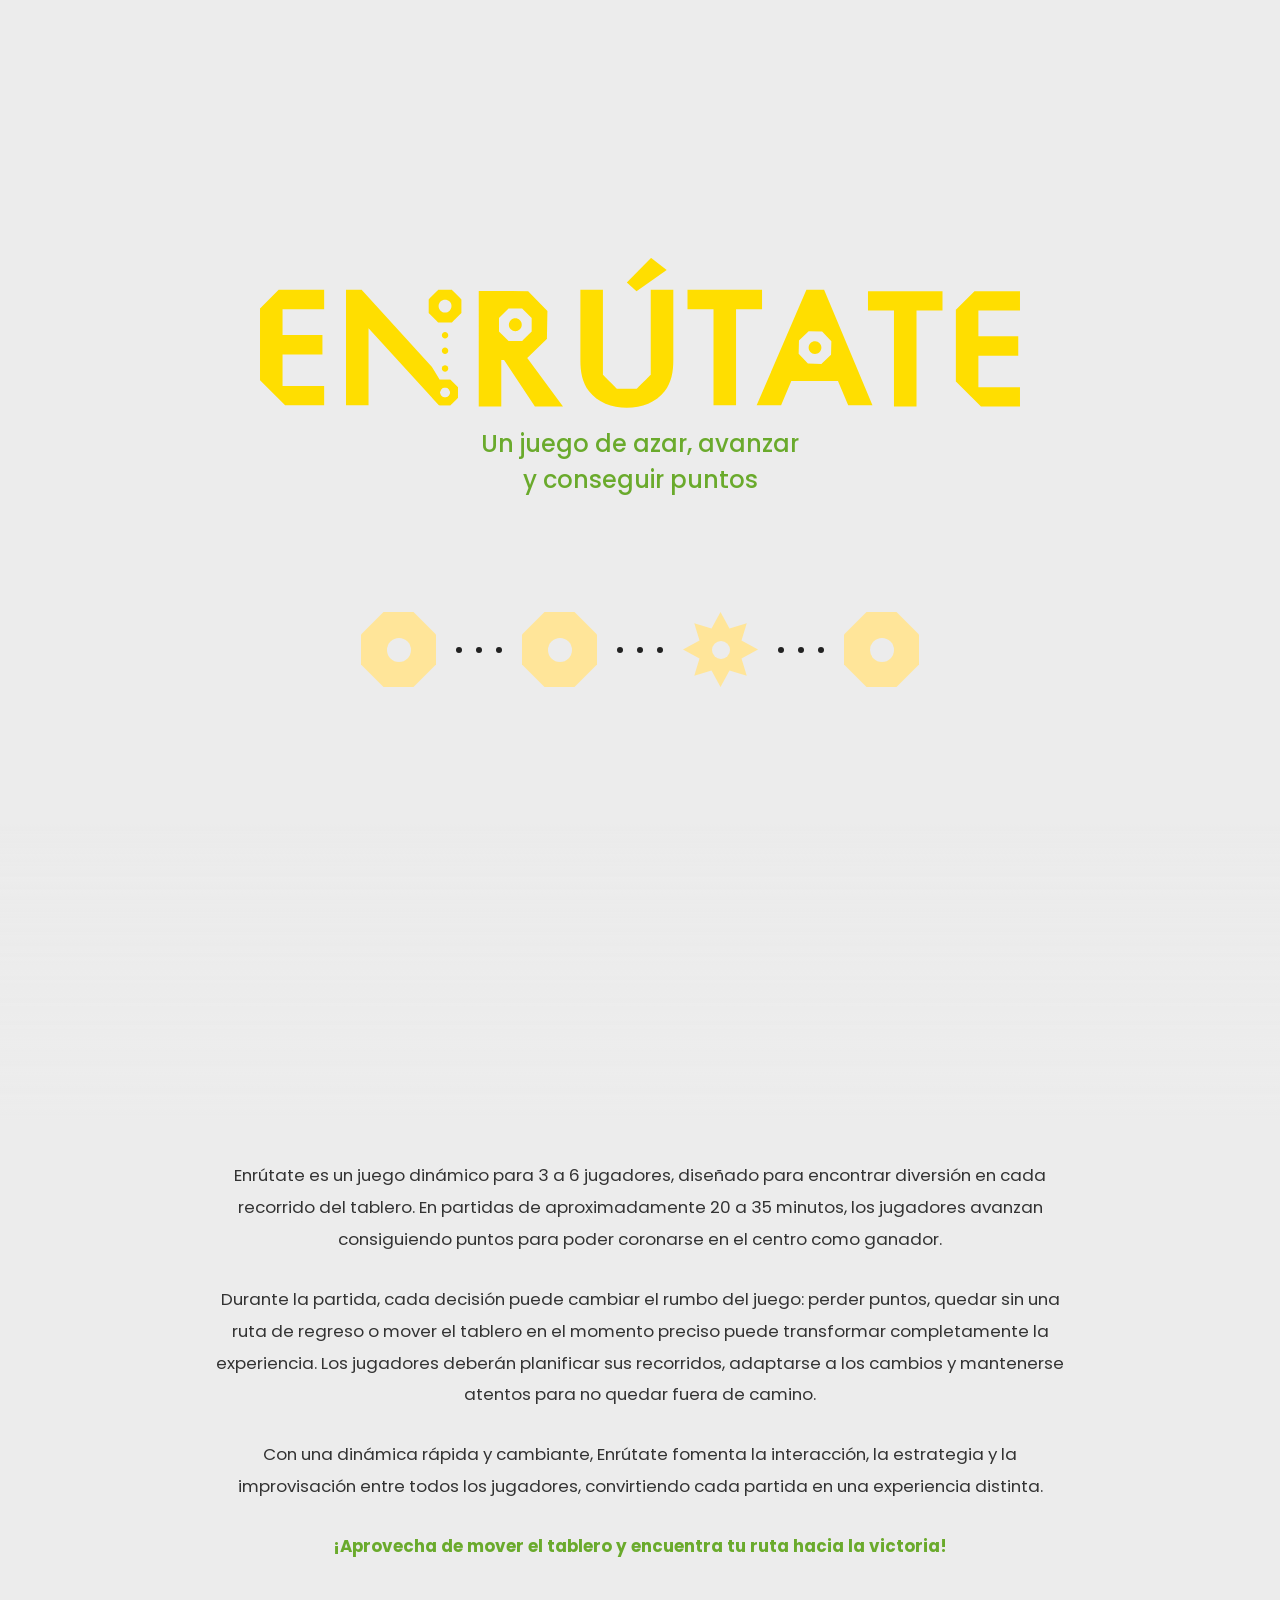
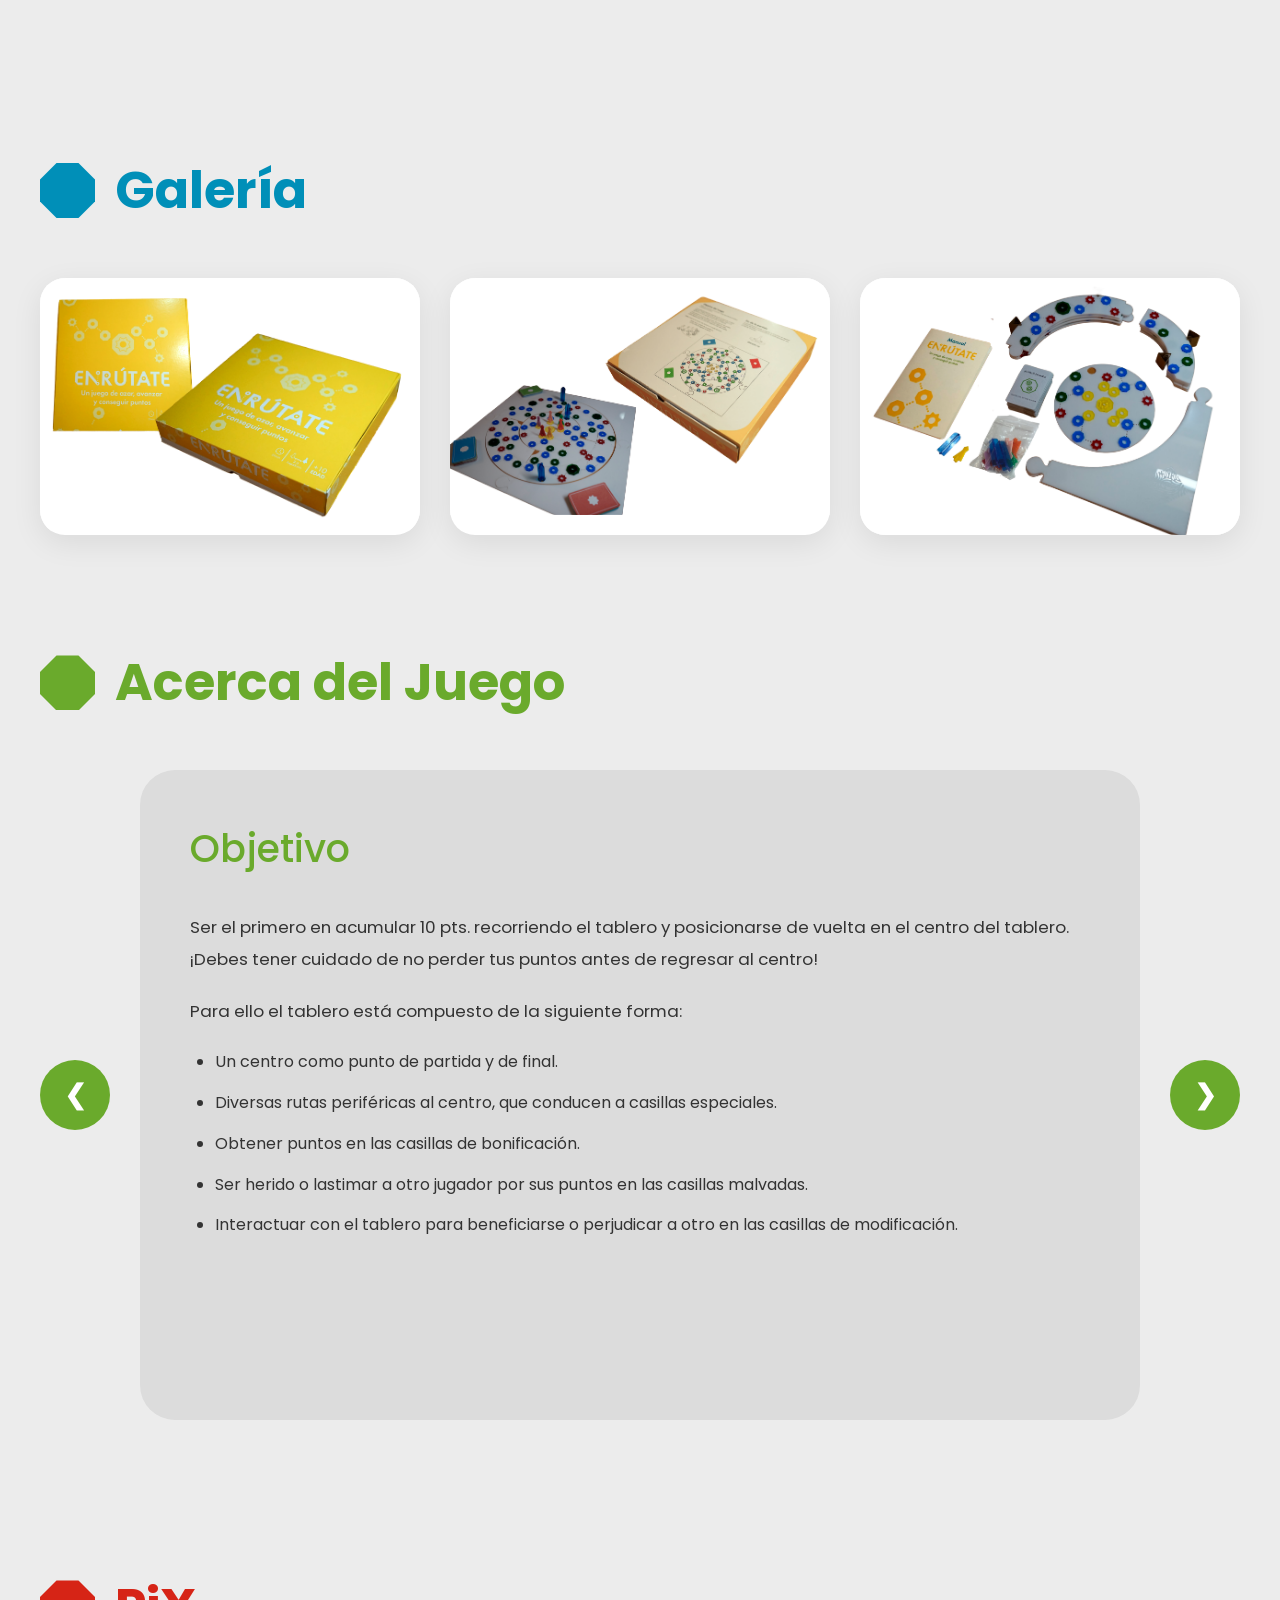
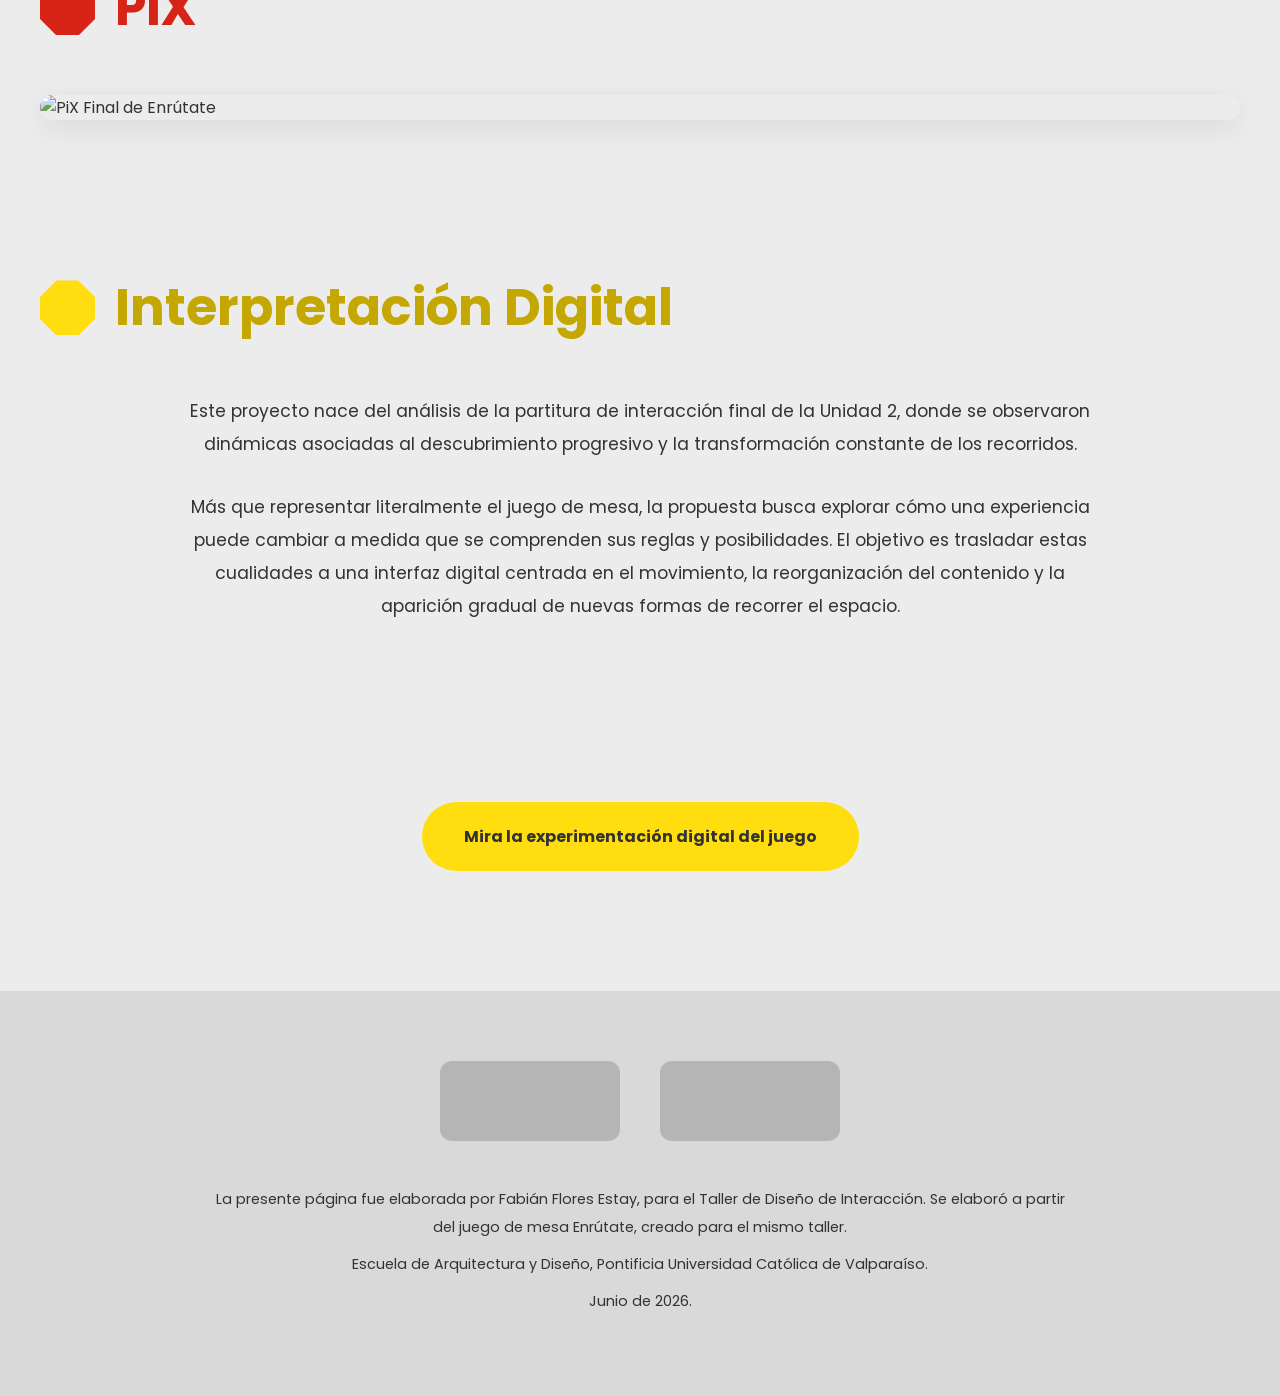
==== commit aa1b4133: "Hero solucionado y terminado" ====
--- a/index.html
+++ b/index.html
@@ -8,63 +8,54 @@
 </head>
 <body>
 
-    <!-- ========================= -->
-    <!-- HERO -->
-    <!-- ========================= -->
-
-    <header class="hero" id="hero">
-
-        <div class="hero-board" aria-hidden="true">
-
-            <!-- Caminos y casillas decorativas -->
-            <div class="tile tile-deco deco-1"></div>
-            <div class="tile tile-deco deco-2"></div>
-            <div class="tile tile-deco deco-3"></div>
-            <div class="tile tile-deco deco-4"></div>
-            <div class="tile tile-deco deco-5"></div>
-            <div class="tile tile-deco deco-6"></div>
-            <div class="tile tile-deco deco-7 red"></div>
-            <div class="tile tile-deco deco-8"></div>
-            <div class="tile tile-deco deco-9"></div>
-            <div class="tile tile-deco deco-10"></div>
-            <div class="tile tile-deco deco-11"></div>
-            <div class="tile tile-deco deco-12"></div>
-            <div class="tile tile-deco deco-13"></div>
-            <div class="tile tile-deco deco-14"></div>
-            <div class="tile tile-deco deco-15"></div>
-            <div class="tile tile-deco deco-16 red"></div>
-            <div class="tile tile-deco deco-17"></div>
-            <div class="tile tile-deco deco-18"></div>
-            <div class="tile tile-deco deco-19"></div>
-            <div class="tile tile-deco deco-20"></div>
-            <div class="tile tile-deco deco-21"></div>
-            <div class="tile tile-deco deco-22"></div>
-
-            <!-- Casillas navegables -->
-            <a href="#galeria" class="tile tile-nav blue nav-galeria">
-                <span class="tile-label">Galería</span>
-            </a>
-
-            <a href="#acerca" class="tile tile-nav green nav-acerca">
-                <span class="tile-label">Acerca del Juego</span>
-            </a>
-
-            <a href="#pix" class="tile tile-nav red nav-pix">
-                <span class="tile-label">PiX</span>
-            </a>
-
-            <a href="#interpretacion" class="tile tile-nav yellow nav-interpretacion">
-                <span class="tile-label">Interpretación Digital</span>
-            </a>
-
-        </div>
-
-        <div class="hero-content">
-            <h1>ENRÚTATE</h1>
-            <h2>Un juego de azar, avanzar<br>y conseguir puntos</h2>
-        </div>
-
-    </header>
+<header class="hero" id="hero">
+
+    <!-- Fondo dinámico del Hero -->
+    <div class="hero-board" aria-hidden="true">
+
+        <div class="hero-pattern" id="heroPattern"></div>
+
+    </div>
+
+    <!-- Casillas navegables -->
+    <div class="hero-section-nav">
+
+        <a href="#galeria" class="tile tile-nav blue nav-galeria">
+            <span class="tile-label">Galería</span>
+        </a>
+
+        <span class="path-dots"></span>
+
+        <a href="#acerca" class="tile tile-nav green nav-acerca">
+            <span class="tile-label">Acerca del Juego</span>
+        </a>
+
+        <span class="path-dots"></span>
+
+        <a href="#pix" class="tile tile-nav red nav-pix">
+            <span class="tile-label">PiX</span>
+        </a>
+
+        <span class="path-dots"></span>
+
+        <a href="#interpretacion" class="tile tile-nav yellow nav-interpretacion">
+            <span class="tile-label">Interpretación Digital</span>
+        </a>
+
+    </div>
+
+    <!-- Contenido central -->
+    <div class="hero-content">
+
+        <button type="button" class="hero-logo-button" id="heroLogoButton" aria-label="Regenerar patrón del Hero">
+            <img src="assets/logo-enrutate.svg" alt="Enrútate" class="hero-logo-img">
+        </button>
+
+        <h2>Un juego de azar, avanzar<br>y conseguir puntos</h2>
+
+    </div>
+
+</header>
 
     <!-- ========================= -->
     <!-- INTRODUCCIÓN -->
@@ -106,15 +97,15 @@
         <div class="gallery">
 
             <figure class="gallery-item">
-                <img src="galeria.01.CajaEnrútate.png" alt="Caja de Enrútate">
+                <img src="assets/galeria.01.CajaEnrútate.png" alt="Caja de Enrútate">
             </figure>
 
             <figure class="gallery-item">
-                <img src="galeria.02.ContenidoJuego.png" alt="Contenido del juego">
+                <img src="assets/galeria.02.ContenidoJuego.png" alt="Contenido del juego">
             </figure>
 
             <figure class="gallery-item">
-                <img src="galeria.03.Tablero.png" alt="Tablero de Enrútate">
+                <img src="assets/galeria.03.Tablero.png" alt="Tablero de Enrútate">
             </figure>
 
         </div>
@@ -163,7 +154,7 @@
                     <article class="carousel-slide">
                         <h3>Cómo preparar el juego</h3>
                         <figure class="slide-image">
-                            <img src="A.Juego.01.PrepararTablero.png" alt="Cómo preparar el juego">
+                            <img src="assets/A.Juego.01.PrepararTablero.png" alt="Cómo preparar el juego">
                         </figure>
 
                         <p>
@@ -179,7 +170,7 @@
                     <article class="carousel-slide">
                         <h3>Cómo avanzar</h3>
                         <figure class="slide-image">
-                            <img src="A.Juego.02.Avanzar.png" alt="Cómo avanzar">
+                            <img src="assets/A.Juego.02.Avanzar.png" alt="Cómo avanzar">
                         </figure>
 
                         <p>
@@ -198,28 +189,28 @@
                     <article class="carousel-slide">
                         <h3>Tipos de Casillas y sus Cartas</h3>
                         <figure class="slide-image">
-                            <img src="A.Juego.03.CasillasYcartas.png" alt="Tipos de casillas y sus cartas">
+                            <img src="assets/A.Juego.03.CasillasYcartas.png" alt="Tipos de casillas y sus cartas">
                         </figure>
                     </article>
 
                     <article class="carousel-slide">
                         <h3>Tipos de Cartas: Bonificación</h3>
                         <figure class="slide-image">
-                            <img src="A.Juego.04.CartasBonificacion.png" alt="Cartas de bonificación">
+                            <img src="assets/A.Juego.04.CartasBonificacion.png" alt="Cartas de bonificación">
                         </figure>
                     </article>
 
                     <article class="carousel-slide">
                         <h3>Tipos de Cartas: Malvadas</h3>
                         <figure class="slide-image">
-                            <img src="A.Juego.05.CartasMalvadas.png" alt="Cartas malvadas">
+                            <img src="assets/A.Juego.05.CartasMalvadas.png" alt="Cartas malvadas">
                         </figure>
                     </article>
 
                     <article class="carousel-slide">
                         <h3>Tipos de Cartas: Modificación</h3>
                         <figure class="slide-image">
-                            <img src="A.Juego.06.CartasModificacion.png" alt="Cartas de modificación">
+                            <img src="assets/A.Juego.06.CartasModificacion.png" alt="Cartas de modificación">
                         </figure>
                     </article>
 
@@ -247,7 +238,7 @@
         </div>
 
         <div class="pix-container">
-            <img src="pix-final.png" alt="PiX Final de Enrútate">
+            <img src="assets/pix-final.png" alt="PiX Final de Enrútate">
         </div>
 
     </section>
--- a/style.css
+++ b/style.css
@@ -51,7 +51,7 @@
     display:flex;
     justify-content:center;
     align-items:center;
-    overflow:hidden;
+    overflow:visible;
 }
 
 /* ================================= */
@@ -62,7 +62,86 @@
     position:absolute;
     inset:0;
     width:100%;
+    height:calc(100% + 220px);
+    z-index:1;
+    pointer-events:none;
+    overflow:hidden;
+}
+
+/* ================================= */
+/* FONDO DINÁMICO HERO */
+/* ================================= */
+
+.hero-board{
+    position:absolute;
+    inset:0;
+    width:100%;
+    height:calc(100% + 220px);
+    z-index:1;
+    pointer-events:none;
+    overflow:hidden;
+}
+
+.hero-board::after{
+    content:"";
+    position:absolute;
+    left:0;
+    right:0;
+    bottom:0;
+    height:300px;
+
+    background:linear-gradient(
+        to bottom,
+        rgba(236,236,236,0) 0%,
+        rgba(236,236,236,0.45) 42%,
+        rgba(236,236,236,0.85) 72%,
+        #ECECEC 100%
+    );
+
+    z-index:3;
+    pointer-events:none;
+}
+
+.hero-pattern{
+    position:absolute;
+    left:0;
+    top:0;
+    width:100%;
     height:100%;
+
+    z-index:1;
+
+    background-repeat:no-repeat;
+    background-position:center top;
+    background-size:cover;
+
+    opacity:0;
+
+    transition:
+        opacity .45s ease,
+        filter .45s ease;
+
+    will-change:opacity, filter, mask-image, -webkit-mask-image;
+}
+
+/* visible mientras se revela con el mouse */
+.hero.is-revealing .hero-pattern{
+    opacity:1;
+}
+
+/* Mientras cambia el patrón */
+.hero.is-changing .hero-pattern{
+    opacity:0;
+    filter:blur(10px);
+}
+
+/* Flash inicial o al apretar el logo */
+.hero.is-flashing .hero-pattern{
+    opacity:1;
+    filter:blur(0);
+
+    -webkit-mask-image:none !important;
+    mask-image:none !important;
 }
 
 /* ================================= */
@@ -70,20 +149,16 @@
 /* ================================= */
 
 .hero-content{
-    position:relative;
-    z-index:50;
+    position:absolute;
+    left:50%;
+    top:42%;
+    transform:translate(-50%, -50%);
+    z-index:80;
     text-align:center;
     display:flex;
     flex-direction:column;
     align-items:center;
-}
-
-.hero-content h1{
-    font-size:6rem;
-    font-weight:700;
-    color:var(--yellow);
-    letter-spacing:2px;
-    margin-bottom:15px;
+    pointer-events:auto;
 }
 
 .hero-content h2{
@@ -92,6 +167,34 @@
     font-weight:500;
     line-height:1.5;
     color:var(--green);
+    margin-top:18px;
+}
+
+/* ================================= */
+/* LOGO HERO */
+/* ================================= */
+
+.hero-logo-button{
+    background:none;
+    border:none;
+    padding:0;
+    cursor:pointer;
+    display:block;
+    z-index:90;
+    transition:
+        transform .3s ease,
+        filter .3s ease;
+}
+
+.hero-logo-button:hover{
+    transform:scale(1.025);
+    filter:brightness(1.03);
+}
+
+.hero-logo-img{
+    width:min(760px,78vw);
+    height:auto;
+    display:block;
 }
 
 /* ================================= */
@@ -99,9 +202,10 @@
 /* ================================= */
 
 .tile{
+
     position:absolute;
-    width:50px;
-    height:50px;
+    width:65px;
+    height:65px;
     background:var(--yellow-soft);
     clip-path:polygon(
         30% 0%,
@@ -113,6 +217,8 @@
         0% 70%,
         0% 30%
     );
+
+    transition:background-color .3s ease;
 }
 
 /* ================================= */
@@ -122,8 +228,8 @@
 .tile::after{
     content:"";
     position:absolute;
-    width:18px;
-    height:18px;
+    width:24px;
+    height:24px;
     background:#ECECEC;
     border-radius:50%;
     top:50%;
@@ -167,6 +273,41 @@
 
 .tile-deco{
     opacity:.95;
+
+    z-index:5;
+
+    cursor:pointer;
+
+    transition:
+        background-color .3s ease,
+        opacity .3s ease;
+}
+
+/* Cambio de color al pasar el mouse */
+/* No se agrandan, solo cambian de color */
+
+.tile-deco:hover{
+    background:var(--blue);
+}
+
+/* Variaciones para que no todas cambien al mismo color */
+
+.tile-deco:nth-child(3n):hover{
+    background:var(--green);
+}
+
+.tile-deco:nth-child(4n):hover{
+    background:var(--yellow);
+}
+
+.tile-deco:nth-child(5n):hover{
+    background:var(--red);
+}
+
+/* Si la casilla decorativa es estrella roja, mantiene rojo */
+
+.tile-deco.red:hover{
+    background:var(--red);
 }
 
 /* ================================= */
@@ -174,34 +315,130 @@
 /* ================================= */
 
 .tile-nav{
+
     width:75px;
     height:75px;
+
     z-index:100;
+
     cursor:pointer;
-    transition:
-        background-color .3s ease,
-        transform .3s ease;
+
+    background:transparent;
+
+    clip-path:none;
+
+    overflow:visible;
+
+    transition:transform .3s ease;
+}
+
+/* Forma visible de la casilla navegable */
+
+.tile-nav::before{
+
+    content:"";
+
+    position:absolute;
+
+    inset:0;
+
+    background:var(--yellow-soft);
+
+    clip-path:polygon(
+        30% 0%,
+        70% 0%,
+        100% 30%,
+        100% 70%,
+        70% 100%,
+        30% 100%,
+        0% 70%,
+        0% 30%
+    );
+
+    transition:background-color .3s ease;
+}
+
+/* Hueco central de la casilla navegable */
+
+.tile-nav::after{
+
+    content:"";
+
+    position:absolute;
+
+    width:24px;
+    height:24px;
+
+    background:#ECECEC;
+
+    border-radius:50%;
+
+    top:50%;
+    left:50%;
+
+    transform:translate(-50%, -50%);
+
+    z-index:2;
+}
+
+/* Casilla roja navegable con forma de estrella */
+
+.tile-nav.red::before{
+
+    clip-path:polygon(
+        50% 0%,
+        62% 22%,
+        85% 15%,
+        78% 38%,
+        100% 50%,
+        78% 62%,
+        85% 85%,
+        62% 78%,
+        50% 100%,
+        38% 78%,
+        15% 85%,
+        22% 62%,
+        0% 50%,
+        22% 38%,
+        15% 15%,
+        38% 22%
+    );
+}
+
+.tile-nav.red::after{
+
+    width:18px;
+    height:18px;
 }
 
 /* Hover colores */
-.tile-nav.blue:hover{
+
+.tile-nav.blue:hover::before{
     background:var(--blue);
 }
 
-.tile-nav.green:hover{
+.tile-nav.green:hover::before{
     background:var(--green);
 }
 
-.tile-nav.red:hover{
+.tile-nav.red:hover::before{
     background:var(--red);
 }
 
-.tile-nav.yellow:hover{
+.tile-nav.yellow:hover::before{
     background:var(--yellow);
 }
 
 .tile-nav:hover{
+
     transform:scale(1.12);
+}
+
+/* Corrige que la casilla roja navegable no recorte el texto */
+.tile.tile-nav.red{
+    clip-path:none;
+    background:transparent;
+    overflow:visible;
 }
 
 /* ================================= */
@@ -210,19 +447,24 @@
 
 .tile-label{
     position:absolute;
-    top:95px;
+    top:92px;
     left:50%;
-    transform:translateX(-50%);
+    transform:translateX(-50%) translateY(8px);
     opacity:0;
     white-space:nowrap;
     font-size:1rem;
     font-weight:600;
     letter-spacing:.4px;
-    transition:.3s;
+    pointer-events:none;
+    z-index:5;
+    transition:
+        opacity .3s ease,
+        transform .3s ease;
 }
 
 .tile-nav:hover .tile-label{
     opacity:1;
+    transform:translateX(-50%) translateY(0);
 }
 
 /* Colores etiquetas */
@@ -246,24 +488,64 @@
 /* CASILLAS MENÚ HERO */
 /* ================================= */
 
-.nav-galeria{
-    left:39%;
-    top:62%;
-}
-
-.nav-acerca{
-    left:46%;
-    top:62%;
-}
-
-.nav-pix{
-    left:53%;
-    top:62%;
-}
-
-.nav-interpretacion{
-    left:60%;
-    top:62%;
+.hero-section-nav{
+    position:absolute;
+    left:50%;
+    top:68%;
+    transform:translateX(-50%);
+    display:flex;
+    align-items:center;
+    justify-content:center;
+    gap:20px;
+    z-index:120;
+}
+
+.hero-section-nav .tile-nav{
+    position:relative;
+    left:auto;
+    top:auto;
+    flex:0 0 75px;
+}
+
+/* ================================= */
+/* CAMINOS ENTRE CASILLAS DEL MENÚ */
+/* ================================= */
+
+.path-dots{
+
+    position:relative;
+
+    width:46px;
+    height:8px;
+
+    display:inline-block;
+
+    flex:0 0 46px;
+}
+
+/* Tres puntos negros */
+
+.path-dots::before{
+
+    content:"";
+
+    position:absolute;
+
+    top:50%;
+    left:0;
+
+    width:6px;
+    height:6px;
+
+    background:#222;
+
+    border-radius:50%;
+
+    transform:translateY(-50%);
+
+    box-shadow:
+        20px 0 0 #222,
+        40px 0 0 #222;
 }
 
 /* ================================= */
@@ -307,8 +589,10 @@
 /* ================================= */
 
 .intro{
+    position:relative;
+    z-index:10;
     max-width:950px;
-    margin:120px auto;
+    margin:260px auto 120px auto;
     padding:0 40px;
 }
 
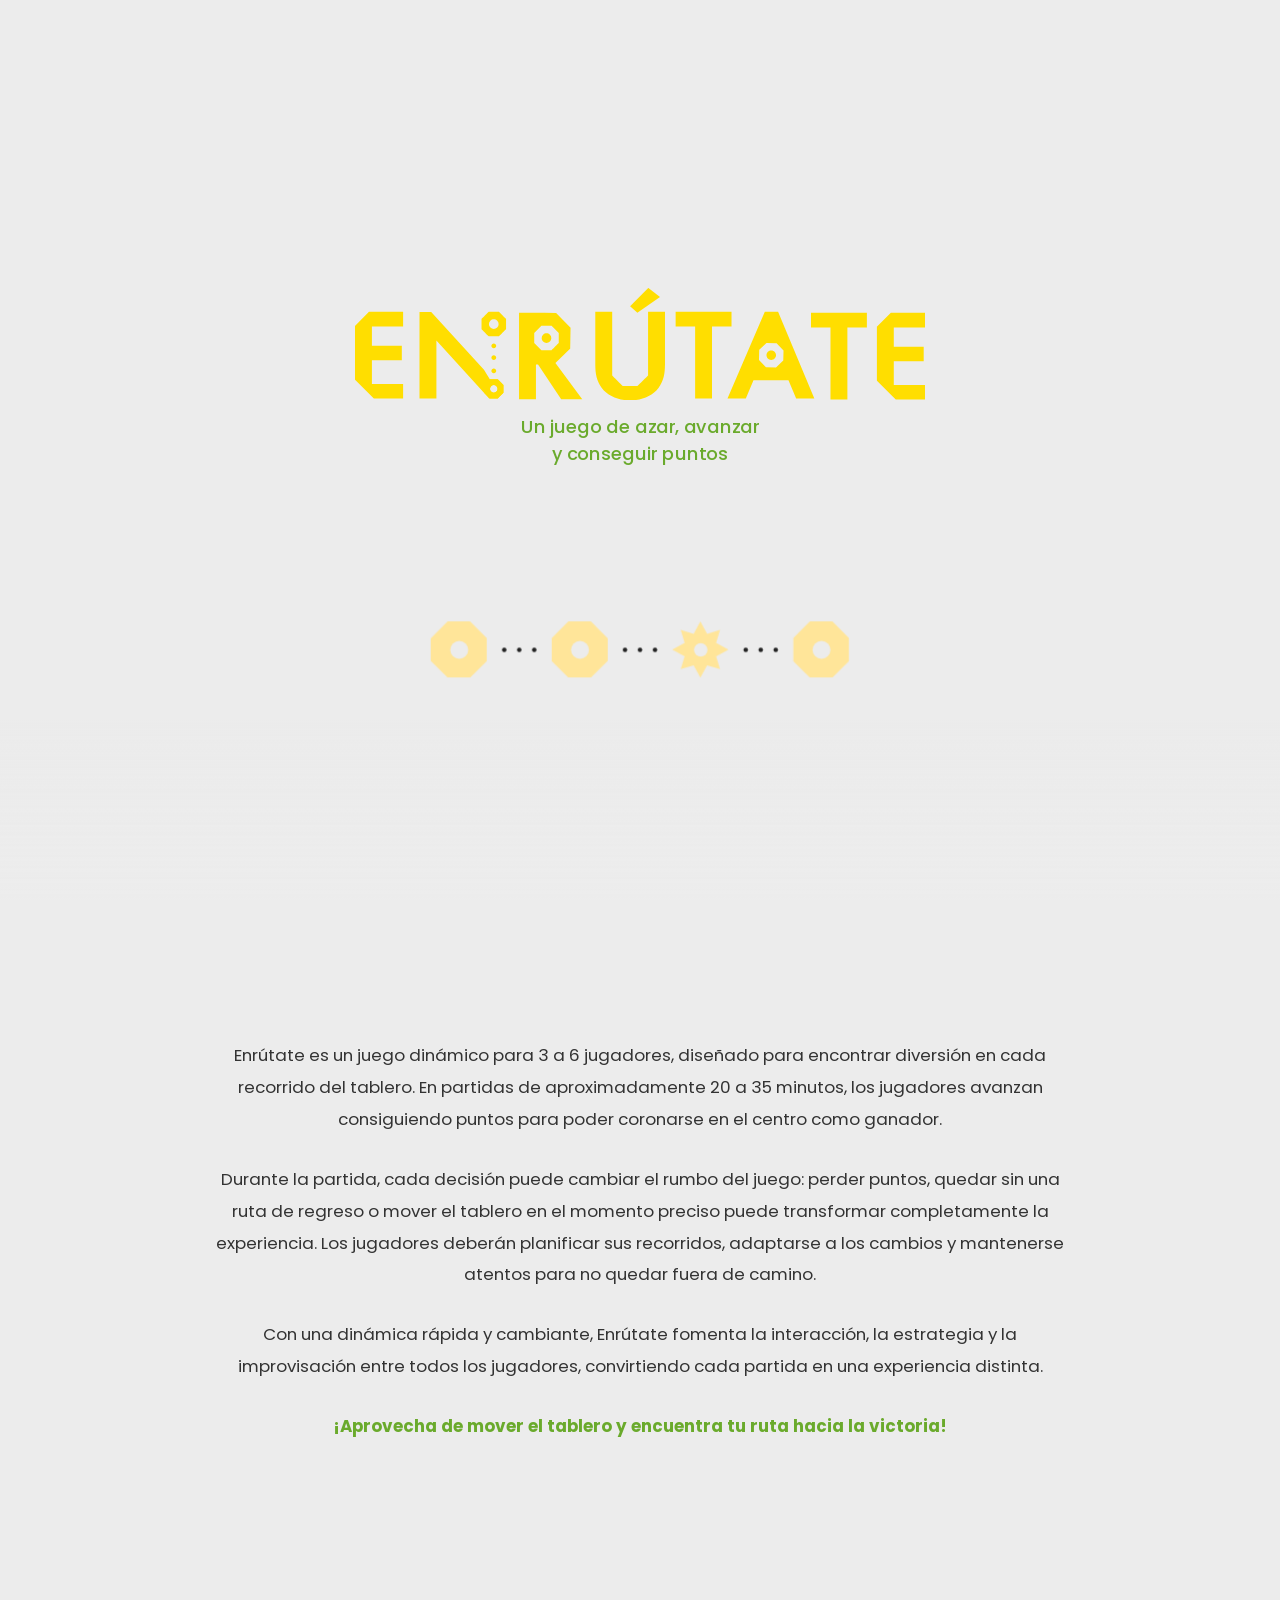
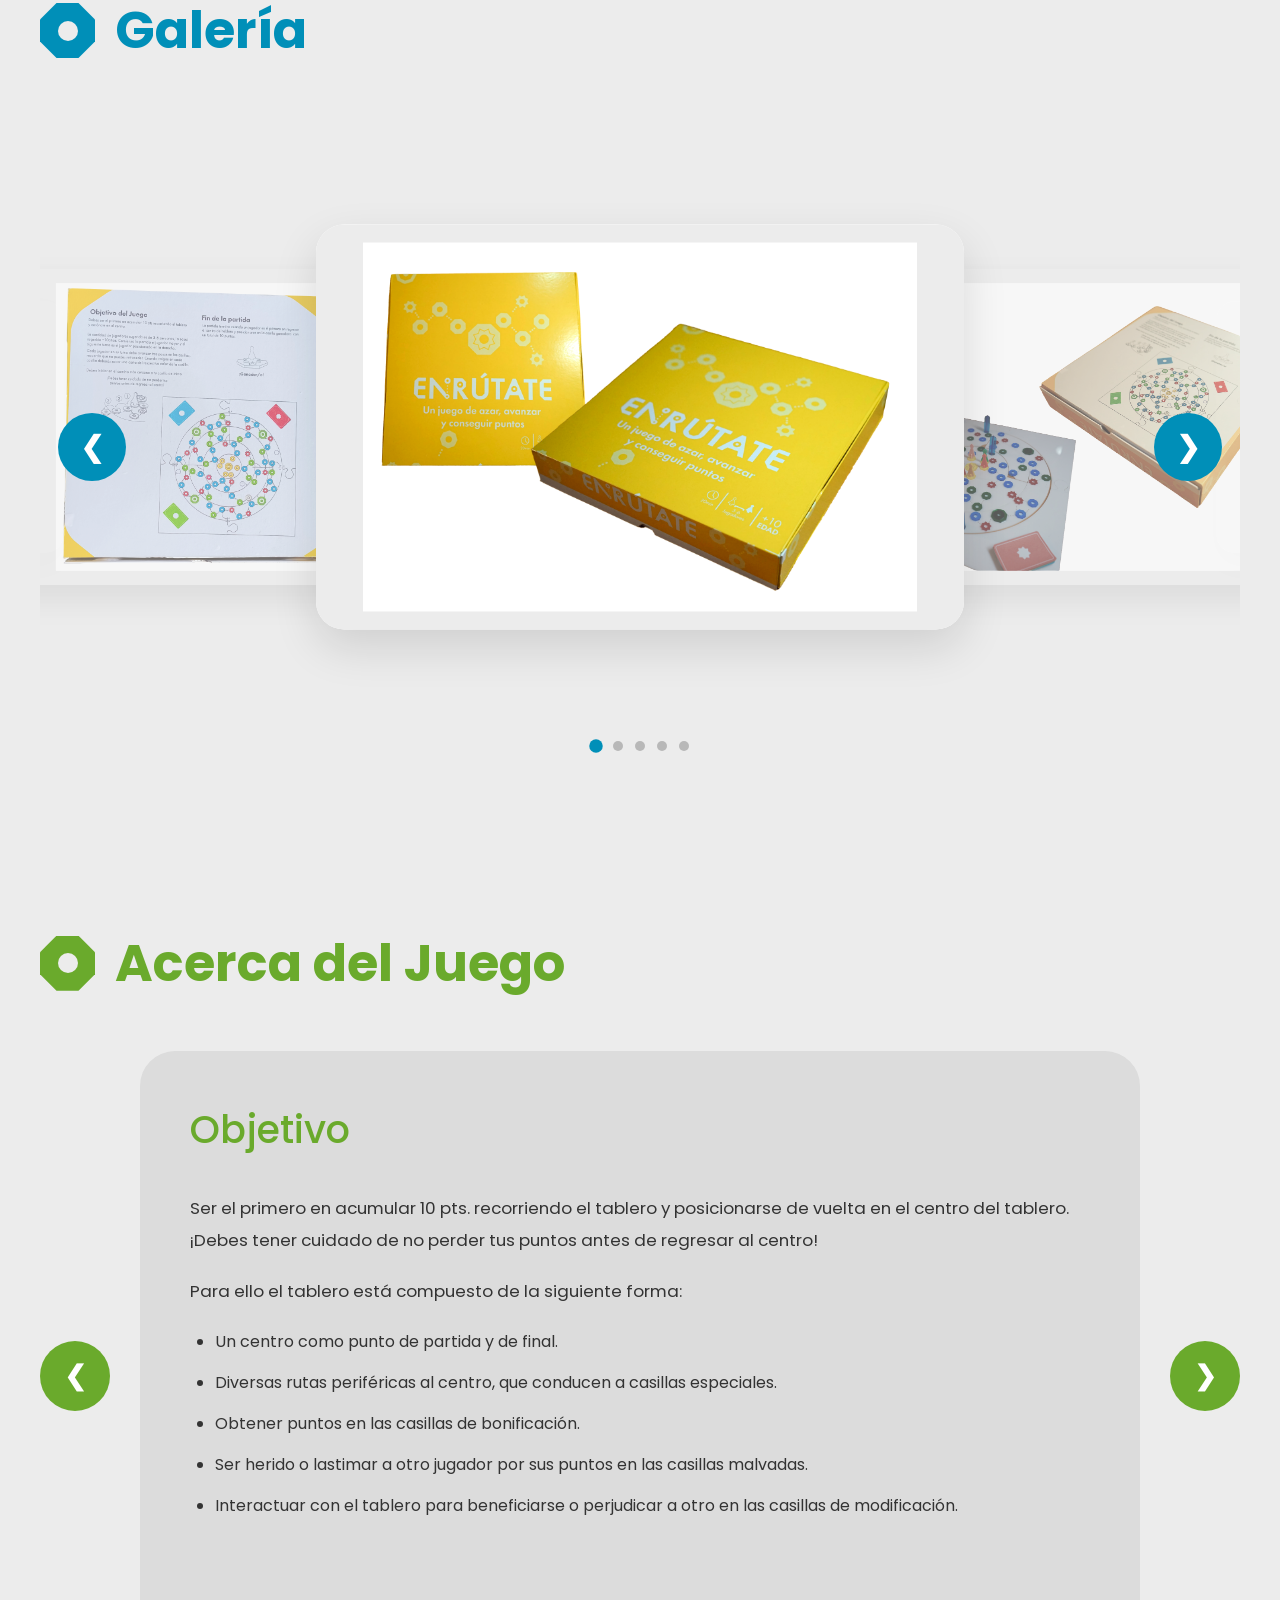
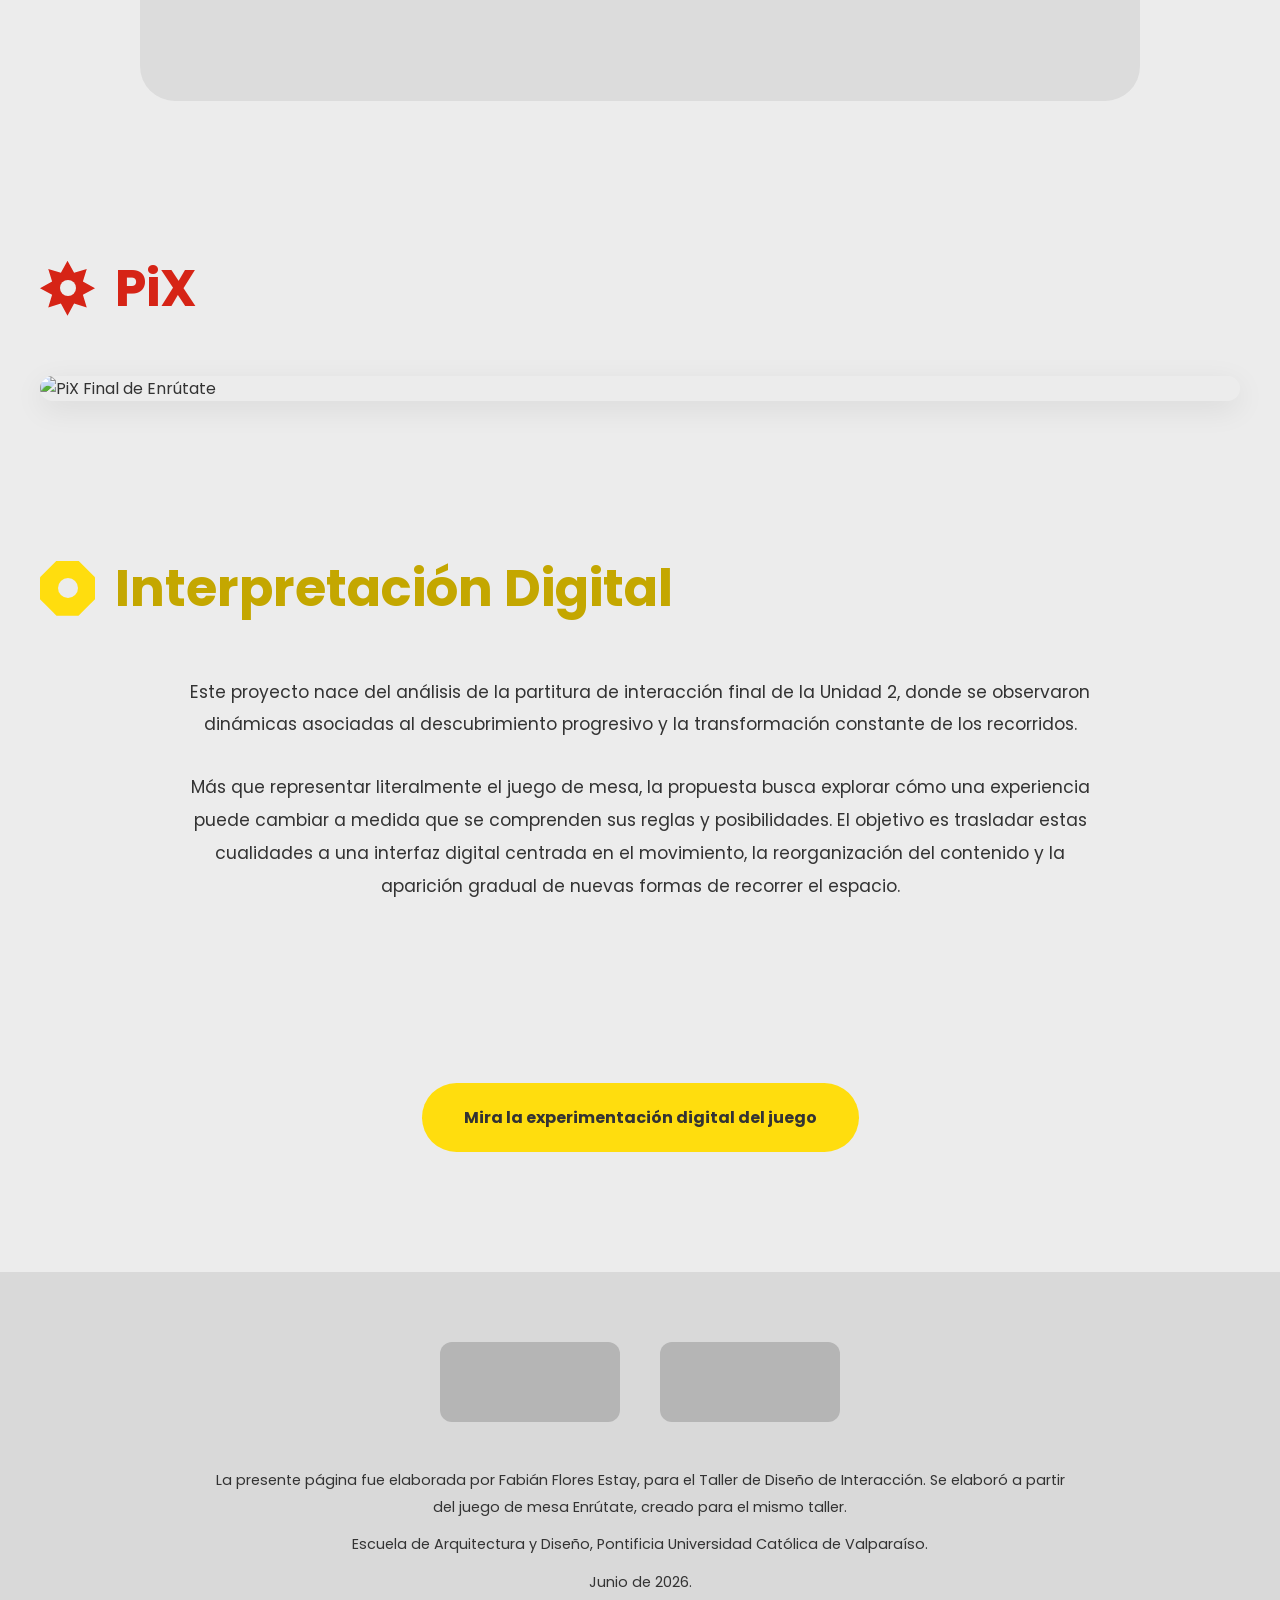
==== commit 249e710b: "Hasta Galería completo" ====
--- a/index.html
+++ b/index.html
@@ -8,54 +8,79 @@
 </head>
 <body>
 
-<header class="hero" id="hero">
-
-    <!-- Fondo dinámico del Hero -->
-    <div class="hero-board" aria-hidden="true">
-
-        <div class="hero-pattern" id="heroPattern"></div>
-
-    </div>
-
-    <!-- Casillas navegables -->
-    <div class="hero-section-nav">
-
-        <a href="#galeria" class="tile tile-nav blue nav-galeria">
-            <span class="tile-label">Galería</span>
+    <!-- ========================= -->
+    <!-- BARRA SUPERIOR -->
+    <!-- ========================= -->
+
+    <nav class="top-nav" id="topNav" aria-label="Navegación principal">
+
+        <a href="#hero" class="top-nav-logo">
+            Enrútate
         </a>
 
-        <span class="path-dots"></span>
-
-        <a href="#acerca" class="tile tile-nav green nav-acerca">
-            <span class="tile-label">Acerca del Juego</span>
-        </a>
-
-        <span class="path-dots"></span>
-
-        <a href="#pix" class="tile tile-nav red nav-pix">
-            <span class="tile-label">PiX</span>
-        </a>
-
-        <span class="path-dots"></span>
-
-        <a href="#interpretacion" class="tile tile-nav yellow nav-interpretacion">
-            <span class="tile-label">Interpretación Digital</span>
-        </a>
-
-    </div>
-
-    <!-- Contenido central -->
-    <div class="hero-content">
-
-        <button type="button" class="hero-logo-button" id="heroLogoButton" aria-label="Regenerar patrón del Hero">
-            <img src="assets/logo-enrutate.svg" alt="Enrútate" class="hero-logo-img">
-        </button>
-
-        <h2>Un juego de azar, avanzar<br>y conseguir puntos</h2>
-
-    </div>
-
-</header>
+        <div class="top-nav-links">
+
+            <a href="#galeria">Galería</a>
+            <a href="#acerca">Acerca del Juego</a>
+            <a href="#pix">PiX</a>
+            <a href="#interpretacion">Interpretación Digital</a>
+
+        </div>
+
+    </nav>
+
+    <!-- ========================= -->
+    <!-- HERO -->
+    <!-- ========================= -->
+
+    <header class="hero" id="hero">
+
+        <!-- Fondo dinámico del Hero -->
+        <div class="hero-board" aria-hidden="true">
+
+            <div class="hero-pattern" id="heroPattern"></div>
+
+        </div>
+
+        <!-- Casillas navegables -->
+        <div class="hero-section-nav">
+
+            <a href="#galeria" class="tile tile-nav blue nav-galeria">
+                <span class="tile-label">Galería</span>
+            </a>
+
+            <span class="path-dots"></span>
+
+            <a href="#acerca" class="tile tile-nav green nav-acerca">
+                <span class="tile-label">Acerca del Juego</span>
+            </a>
+
+            <span class="path-dots"></span>
+
+            <a href="#pix" class="tile tile-nav red nav-pix">
+                <span class="tile-label">PiX</span>
+            </a>
+
+            <span class="path-dots"></span>
+
+            <a href="#interpretacion" class="tile tile-nav yellow nav-interpretacion">
+                <span class="tile-label">Interpretación Digital</span>
+            </a>
+
+        </div>
+
+        <!-- Contenido central -->
+        <div class="hero-content">
+
+            <button type="button" class="hero-logo-button" id="heroLogoButton" aria-label="Regenerar patrón del Hero">
+                <img src="assets/logo-enrutate.svg" alt="Enrútate" class="hero-logo-img">
+            </button>
+
+            <h2>Un juego de azar, avanzar<br>y conseguir puntos</h2>
+
+        </div>
+
+    </header>
 
     <!-- ========================= -->
     <!-- INTRODUCCIÓN -->
@@ -94,23 +119,55 @@
             <h2>Galería</h2>
         </div>
 
-        <div class="gallery">
-
-            <figure class="gallery-item">
+        <div class="gallery-carousel" id="galleryCarousel">
+
+        <button class="gallery-btn gallery-btn--prev" type="button" aria-label="Imagen anterior">
+            &#10094;
+        </button>
+
+        <div class="gallery-stage">
+
+            <figure class="gallery-slide" data-index="0">
                 <img src="assets/galeria.01.CajaEnrútate.png" alt="Caja de Enrútate">
             </figure>
 
-            <figure class="gallery-item">
-                <img src="assets/galeria.02.ContenidoJuego.png" alt="Contenido del juego">
-            </figure>
-
-            <figure class="gallery-item">
+            <figure class="gallery-slide" data-index="1">
+                <img src="assets/galeria.02.ContenidoJuego.png" alt="Contenido del juego Enrútate">
+            </figure>
+
+            <figure class="gallery-slide" data-index="2">
                 <img src="assets/galeria.03.Tablero.png" alt="Tablero de Enrútate">
             </figure>
 
-        </div>
-
-    </section>
+            <figure class="gallery-slide" data-index="3">
+                <img src="assets/galeria.04.TableroVistaSuperior.png" alt="Vista superior del tablero Enrútate">
+            </figure>
+
+            <figure class="gallery-slide" data-index="4">
+                <img src="assets/galeria.05.CajaReverso.png" alt="Reverso de la caja de Enrútate">
+            </figure>
+
+        </div>
+
+        <button class="gallery-btn gallery-btn--next" type="button" aria-label="Imagen siguiente">
+            &#10095;
+        </button>
+
+        <div class="gallery-dots" aria-label="Indicadores de galería"></div>
+
+    </div>
+
+</section>
+
+<div class="gallery-lightbox" id="galleryLightbox" aria-hidden="true">
+
+    <button class="gallery-lightbox-close" type="button" aria-label="Cerrar imagen ampliada">
+        &times;
+    </button>
+
+    <img src="" alt="" class="gallery-lightbox-img">
+
+</div>
 
     <!-- ========================= -->
     <!-- ACERCA DEL JUEGO -->
--- a/style.css
+++ b/style.css
@@ -39,6 +39,93 @@
 
     --gray:#D9D9D9;
 
+    --hero-scale:.75;
+}
+
+/* ================================= */
+/* BARRA SUPERIOR FIJA */
+/* ================================= */
+
+.top-nav{
+    position:fixed;
+    top:0;
+    left:0;
+    width:100%;
+
+    height:76px;
+    padding:0 48px;
+
+    display:flex;
+    align-items:center;
+    justify-content:space-between;
+
+    background:rgba(236,236,236,.86);
+    backdrop-filter:blur(14px);
+    -webkit-backdrop-filter:blur(14px);
+
+    z-index:500;
+
+    opacity:0;
+    transform:translateY(-100%);
+    pointer-events:none;
+
+    transition:
+        opacity .35s ease,
+        transform .35s ease;
+}
+
+.top-nav.is-visible{
+    opacity:1;
+    transform:translateY(0);
+    pointer-events:auto;
+}
+
+.top-nav-logo{
+    color:var(--yellow);
+    font-size:1.35rem;
+    font-weight:700;
+    letter-spacing:.04em;
+    text-transform:uppercase;
+    text-decoration:none;
+}
+
+.top-nav-links{
+    display:flex;
+    align-items:center;
+    gap:34px;
+}
+
+.top-nav-links a{
+    color:#8A8A8A;
+    font-size:.92rem;
+    font-weight:600;
+    text-decoration:none;
+
+    transition:
+        color .25s ease,
+        transform .25s ease;
+}
+
+.top-nav-links a:hover{
+    transform:translateY(-2px);
+}
+
+/* Colores por sección al pasar el mouse */
+
+.top-nav-links a[href="#galeria"]:hover{
+    color:var(--blue);
+}
+
+.top-nav-links a[href="#acerca"]:hover{
+    color:var(--green);
+}
+
+.top-nav-links a[href="#pix"]:hover{
+    color:var(--red);
+}
+
+.top-nav-links a[href="#interpretacion"]:hover{
+    color:var(--yellow);
 }
 
 /* ================================= */
@@ -51,32 +138,18 @@
     display:flex;
     justify-content:center;
     align-items:center;
-    overflow:visible;
-}
-
-/* ================================= */
-/* TABLERO HERO */
+    overflow:hidden;
+}
+
+/* ================================= */
+/* FONDO DINÁMICO HERO */
 /* ================================= */
 
 .hero-board{
     position:absolute;
     inset:0;
     width:100%;
-    height:calc(100% + 220px);
-    z-index:1;
-    pointer-events:none;
-    overflow:hidden;
-}
-
-/* ================================= */
-/* FONDO DINÁMICO HERO */
-/* ================================= */
-
-.hero-board{
-    position:absolute;
-    inset:0;
-    width:100%;
-    height:calc(100% + 220px);
+    height:100%;
     z-index:1;
     pointer-events:none;
     overflow:hidden;
@@ -88,13 +161,12 @@
     left:0;
     right:0;
     bottom:0;
-    height:300px;
+    height:180px;
 
     background:linear-gradient(
         to bottom,
         rgba(236,236,236,0) 0%,
-        rgba(236,236,236,0.45) 42%,
-        rgba(236,236,236,0.85) 72%,
+        rgba(236,236,236,0.65) 58%,
         #ECECEC 100%
     );
 
@@ -152,7 +224,8 @@
     position:absolute;
     left:50%;
     top:42%;
-    transform:translate(-50%, -50%);
+    transform:translate(-50%, -50%) scale(var(--hero-scale));
+    transform-origin:center center;
     z-index:80;
     text-align:center;
     display:flex;
@@ -492,7 +565,8 @@
     position:absolute;
     left:50%;
     top:68%;
-    transform:translateX(-50%);
+    transform:translateX(-50%) scale(var(--hero-scale));
+    transform-origin:center center;
     display:flex;
     align-items:center;
     justify-content:center;
@@ -592,7 +666,7 @@
     position:relative;
     z-index:10;
     max-width:950px;
-    margin:260px auto 120px auto;
+    margin:140px auto 120px auto;
     padding:0 40px;
 }
 
@@ -636,9 +710,13 @@
 /* Casilla del título */
 
 .section-node{
+    position:relative;
     width:55px;
     height:55px;
     flex-shrink:0;
+
+    display:block;
+
     clip-path:polygon(
         30% 0%,
         70% 0%,
@@ -651,6 +729,23 @@
     );
 }
 
+/* Hueco central de las casillas de título */
+
+.section-node::after{
+    content:"";
+    position:absolute;
+    width:20px;
+    height:20px;
+
+    background:#ECECEC;
+    border-radius:50%;
+
+    top:50%;
+    left:50%;
+
+    transform:translate(-50%, -50%);
+}
+
 .section-node--blue{
     background:var(--blue);
 }
@@ -661,6 +756,30 @@
 
 .section-node--red{
     background:var(--red);
+
+    clip-path:polygon(
+        50% 0%,
+        62% 22%,
+        85% 15%,
+        78% 38%,
+        100% 50%,
+        78% 62%,
+        85% 85%,
+        62% 78%,
+        50% 100%,
+        38% 78%,
+        15% 85%,
+        22% 62%,
+        0% 50%,
+        22% 38%,
+        15% 15%,
+        38% 22%
+    );
+}
+
+.section-node--red::after{
+    width:16px;
+    height:16px;
 }
 
 .section-node--yellow{
@@ -1241,4 +1360,321 @@
     .final-cta-button{
         width:100%;
     }
+}
+
+/* ================================= */
+/* GALERÍA CARRUSEL */
+/* ================================= */
+
+.gallery-carousel{
+    position:relative;
+    width:100%;
+    margin:0 auto;
+    padding:40px 0 80px 0;
+}
+
+.gallery-stage{
+    position:relative;
+    height:clamp(340px, 42vw, 560px);
+    overflow:hidden;
+}
+
+/* Slides base */
+
+.gallery-slide{
+    position:absolute;
+    top:50%;
+    left:50%;
+
+    width:54%;
+    max-width:780px;
+    aspect-ratio:16 / 10;
+
+    margin:0;
+
+    opacity:0;
+    transform:
+        translate(-50%, -50%)
+        scale(.72);
+
+    border-radius:28px;
+    overflow:hidden;
+
+    background:white;
+
+    box-shadow:
+        0 18px 45px rgba(0,0,0,.12);
+
+    cursor:pointer;
+
+    transition:
+        transform .65s ease,
+        opacity .65s ease,
+        filter .65s ease,
+        z-index .65s ease;
+}
+
+.gallery-slide img{
+    width:100%;
+    height:100%;
+    object-fit:contain;
+    display:block;
+    background:#ECECEC;
+    padding:18px;
+}
+
+/* Imagen central */
+
+.gallery-slide.is-active{
+    opacity:1;
+    z-index:5;
+
+    transform:
+        translate(-50%, -50%)
+        scale(1);
+
+    filter:none;
+}
+
+/* Laterales */
+
+.gallery-slide.is-prev{
+    opacity:.62;
+    z-index:3;
+
+    transform:
+        translate(-118%, -50%)
+        scale(.78);
+
+    filter:grayscale(.08) blur(.2px);
+}
+
+.gallery-slide.is-next{
+    opacity:.62;
+    z-index:3;
+
+    transform:
+        translate(18%, -50%)
+        scale(.78);
+
+    filter:grayscale(.08) blur(.2px);
+}
+
+/* Imágenes más lejanas */
+
+.gallery-slide.is-far-prev{
+    opacity:.26;
+    z-index:2;
+
+    transform:
+        translate(-170%, -50%)
+        scale(.62);
+
+    filter:grayscale(.18) blur(1px);
+}
+
+.gallery-slide.is-far-next{
+    opacity:.26;
+    z-index:2;
+
+    transform:
+        translate(70%, -50%)
+        scale(.62);
+
+    filter:grayscale(.18) blur(1px);
+}
+
+.gallery-slide:hover{
+    filter:none;
+}
+
+/* Botones */
+
+.gallery-btn{
+    position:absolute;
+    top:50%;
+    transform:translateY(-50%);
+
+    width:68px;
+    height:68px;
+
+    border:none;
+    border-radius:50%;
+
+    background:var(--blue);
+    color:white;
+
+    font-size:1.8rem;
+    font-weight:700;
+
+    cursor:pointer;
+    z-index:20;
+
+    transition:
+        transform .3s ease,
+        background-color .3s ease,
+        box-shadow .3s ease;
+}
+
+.gallery-btn:hover{
+    transform:translateY(-50%) scale(1.08);
+    background:var(--green);
+    box-shadow:
+        0 10px 25px rgba(0,0,0,.16);
+}
+
+.gallery-btn--prev{
+    left:18px;
+}
+
+.gallery-btn--next{
+    right:18px;
+}
+
+/* Indicadores */
+
+.gallery-dots{
+    position:absolute;
+    left:50%;
+    bottom:25px;
+    transform:translateX(-50%);
+
+    display:flex;
+    gap:12px;
+    align-items:center;
+    justify-content:center;
+}
+
+.gallery-dot{
+    width:10px;
+    height:10px;
+
+    border:none;
+    border-radius:50%;
+
+    background:#B8B8B8;
+
+    cursor:pointer;
+
+    transition:
+        transform .25s ease,
+        background-color .25s ease;
+}
+
+.gallery-dot.is-active{
+    background:var(--blue);
+    transform:scale(1.35);
+}
+
+/* ================================= */
+/* LIGHTBOX GALERÍA */
+/* ================================= */
+
+.gallery-lightbox{
+    position:fixed;
+    inset:0;
+
+    width:100vw;
+    min-height:100vh;
+    height:100dvh;
+
+    display:flex;
+    align-items:center;
+    justify-content:center;
+
+    padding:72px 56px;
+
+    background:rgba(24,24,24,.82);
+    backdrop-filter:blur(8px);
+    -webkit-backdrop-filter:blur(8px);
+
+    z-index:99999;
+
+    opacity:0;
+    visibility:hidden;
+    pointer-events:none;
+
+    transition:
+        opacity .3s ease,
+        visibility .3s ease;
+}
+
+.gallery-lightbox.is-open{
+    opacity:1;
+    visibility:visible;
+    pointer-events:auto;
+}
+
+.gallery-lightbox-img{
+    display:block;
+
+    width:auto;
+    height:auto;
+
+    max-width:88vw;
+    max-height:82dvh;
+
+    object-fit:contain;
+
+    border-radius:24px;
+
+    box-shadow:
+        0 24px 70px rgba(0,0,0,.42);
+
+    transform:scale(.94);
+    transition:transform .3s ease;
+}
+
+.gallery-lightbox.is-open .gallery-lightbox-img{
+    transform:scale(1);
+}
+
+.gallery-lightbox-close{
+    position:fixed;
+    top:28px;
+    right:34px;
+
+    width:52px;
+    height:52px;
+
+    border:none;
+    border-radius:50%;
+
+    background:#ECECEC;
+    color:#333;
+
+    font-size:2rem;
+    line-height:1;
+
+    cursor:pointer;
+
+    z-index:100000;
+
+    transition:
+        transform .25s ease,
+        background-color .25s ease;
+}
+
+.gallery-lightbox-close:hover{
+    transform:scale(1.08);
+    background:white;
+}
+
+@media (max-width:768px){
+    .gallery-lightbox{
+        padding:72px 22px 42px 22px;
+    }
+
+    .gallery-lightbox-img{
+        max-width:92vw;
+        max-height:78dvh;
+        border-radius:18px;
+    }
+
+    .gallery-lightbox-close{
+        top:18px;
+        right:18px;
+        width:46px;
+        height:46px;
+    }
 }
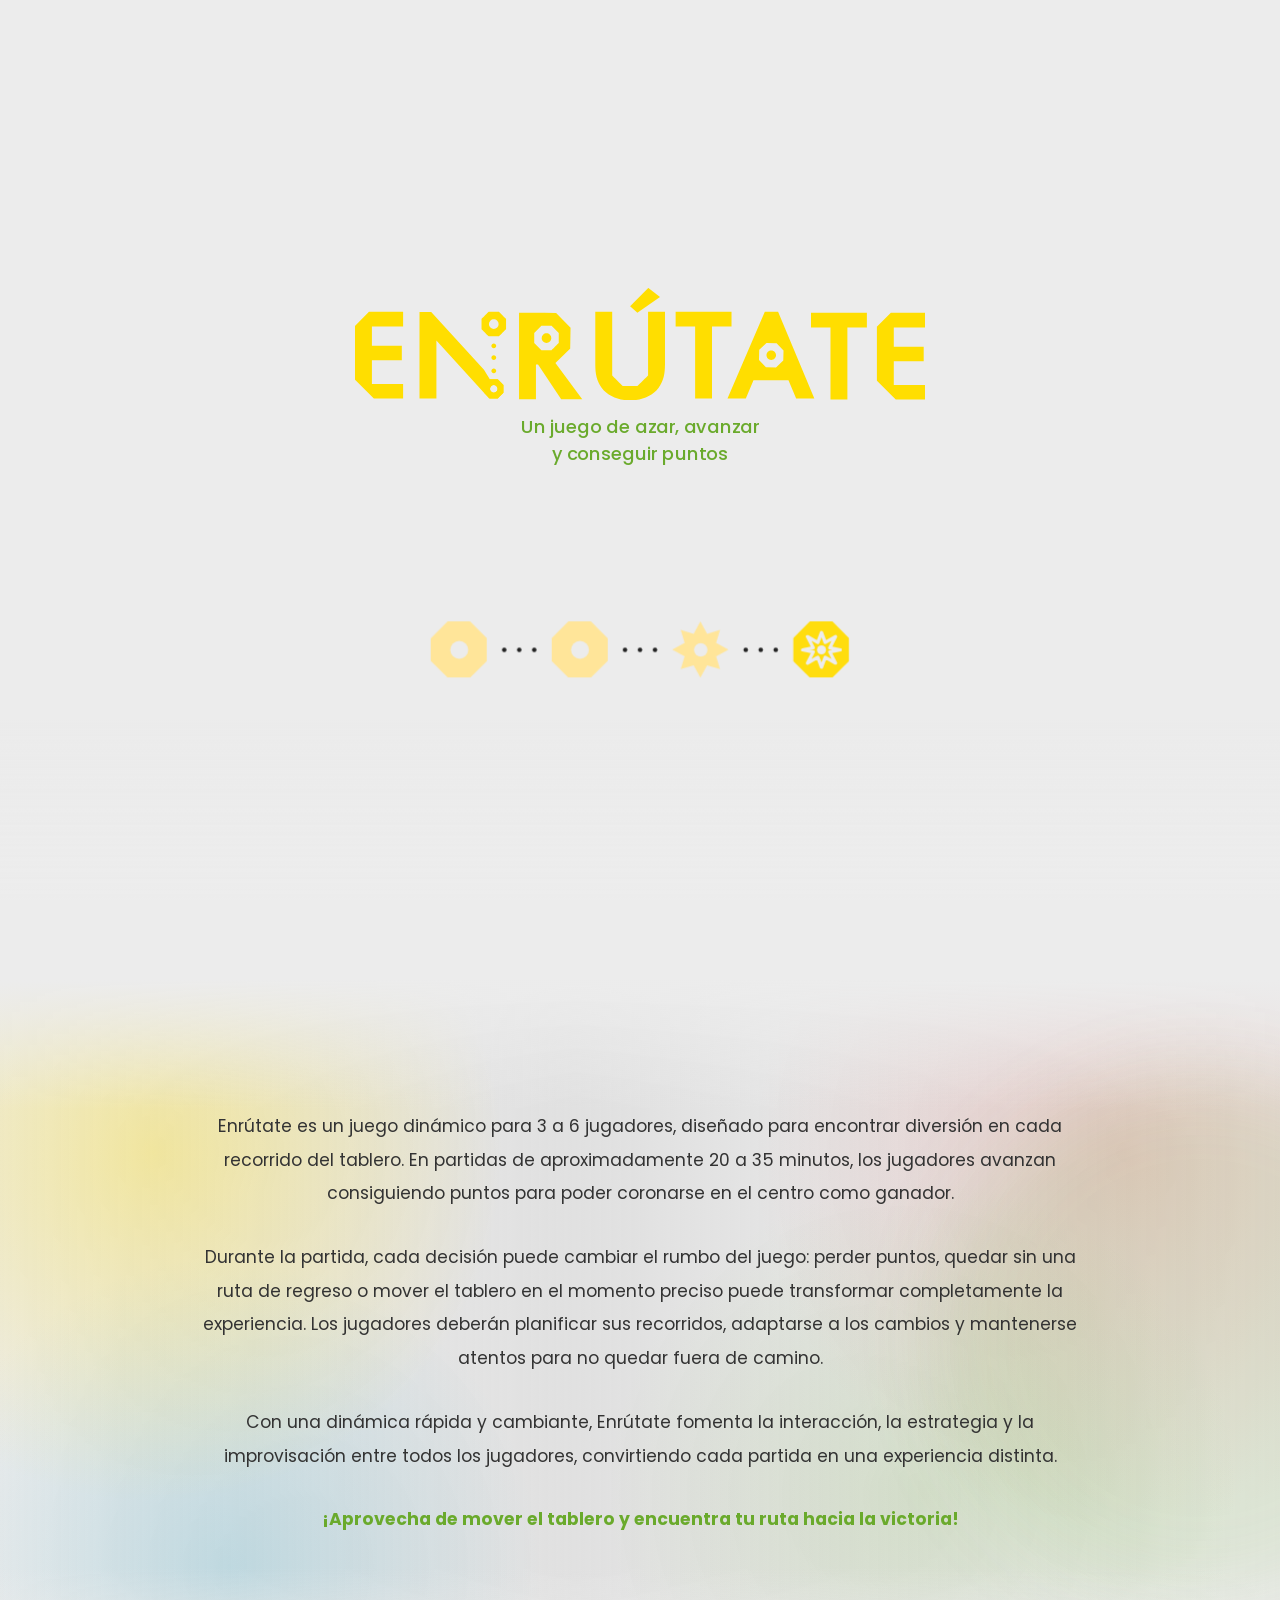
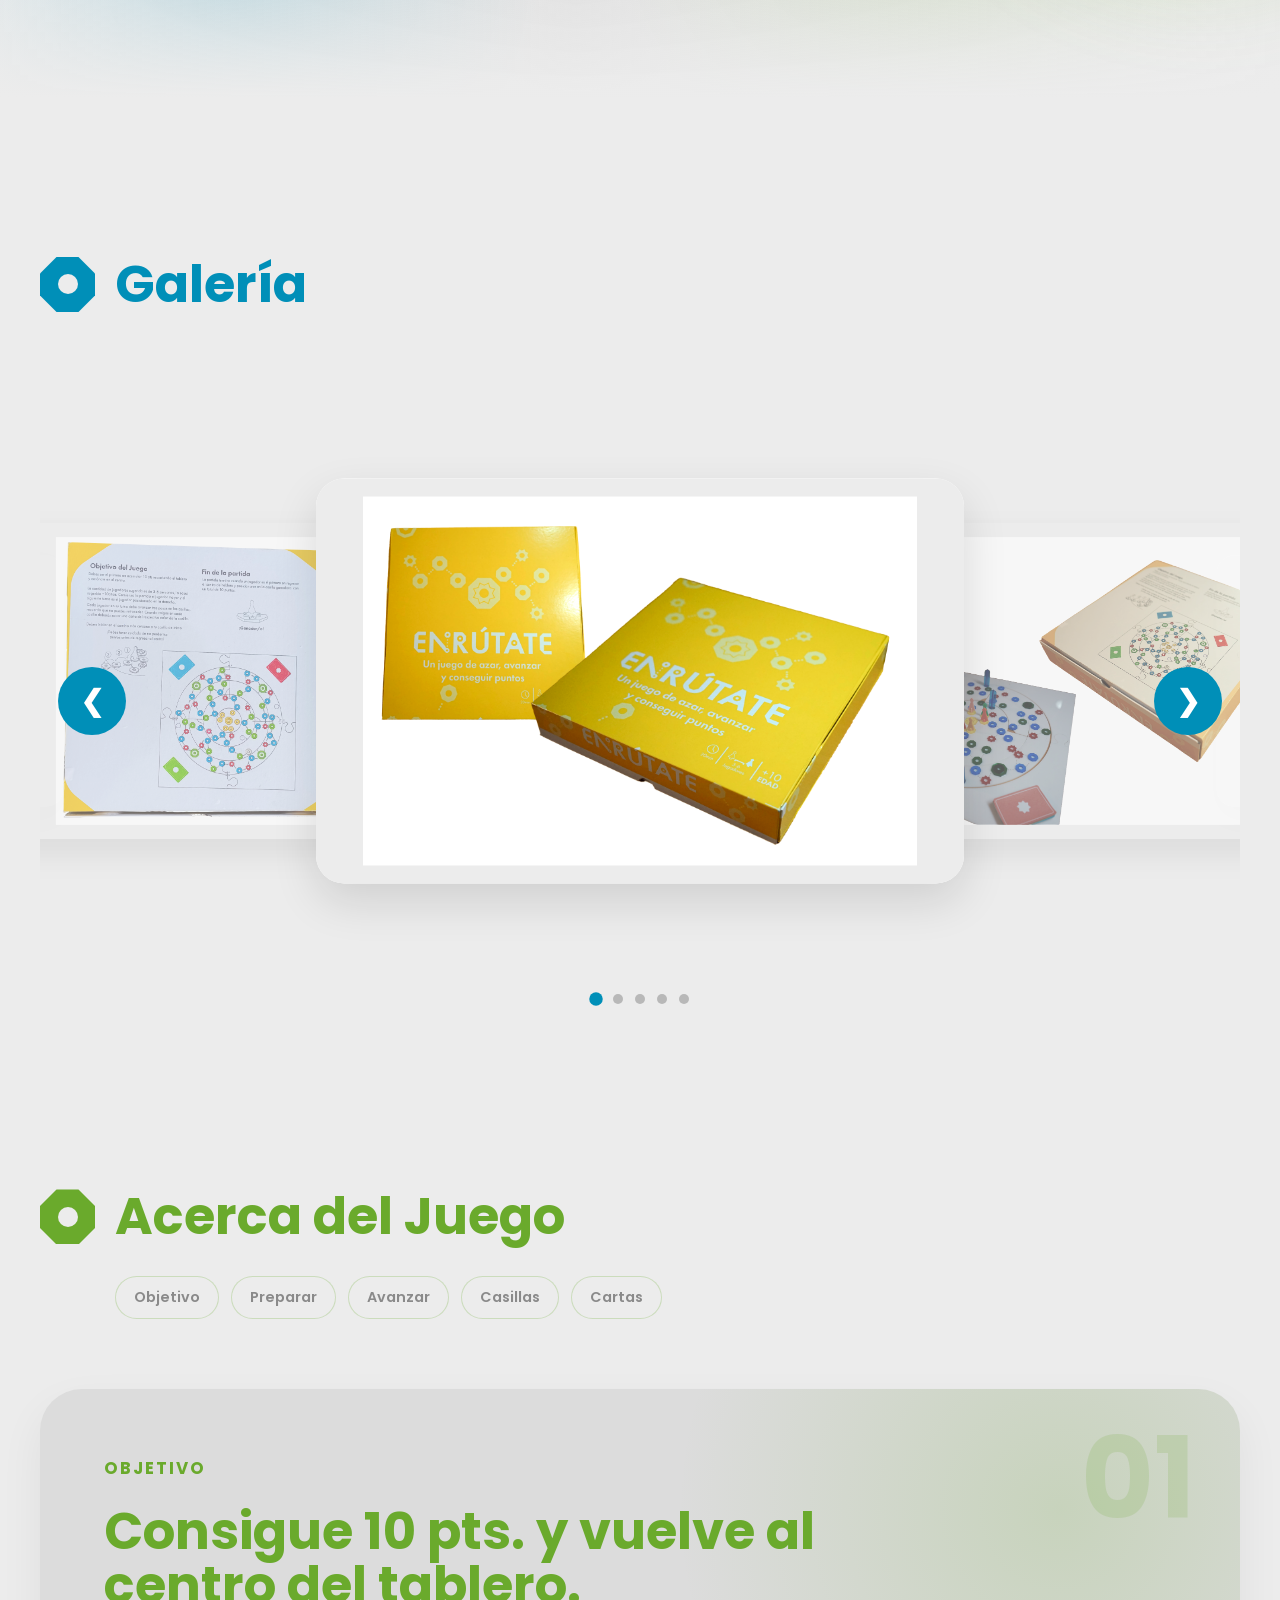
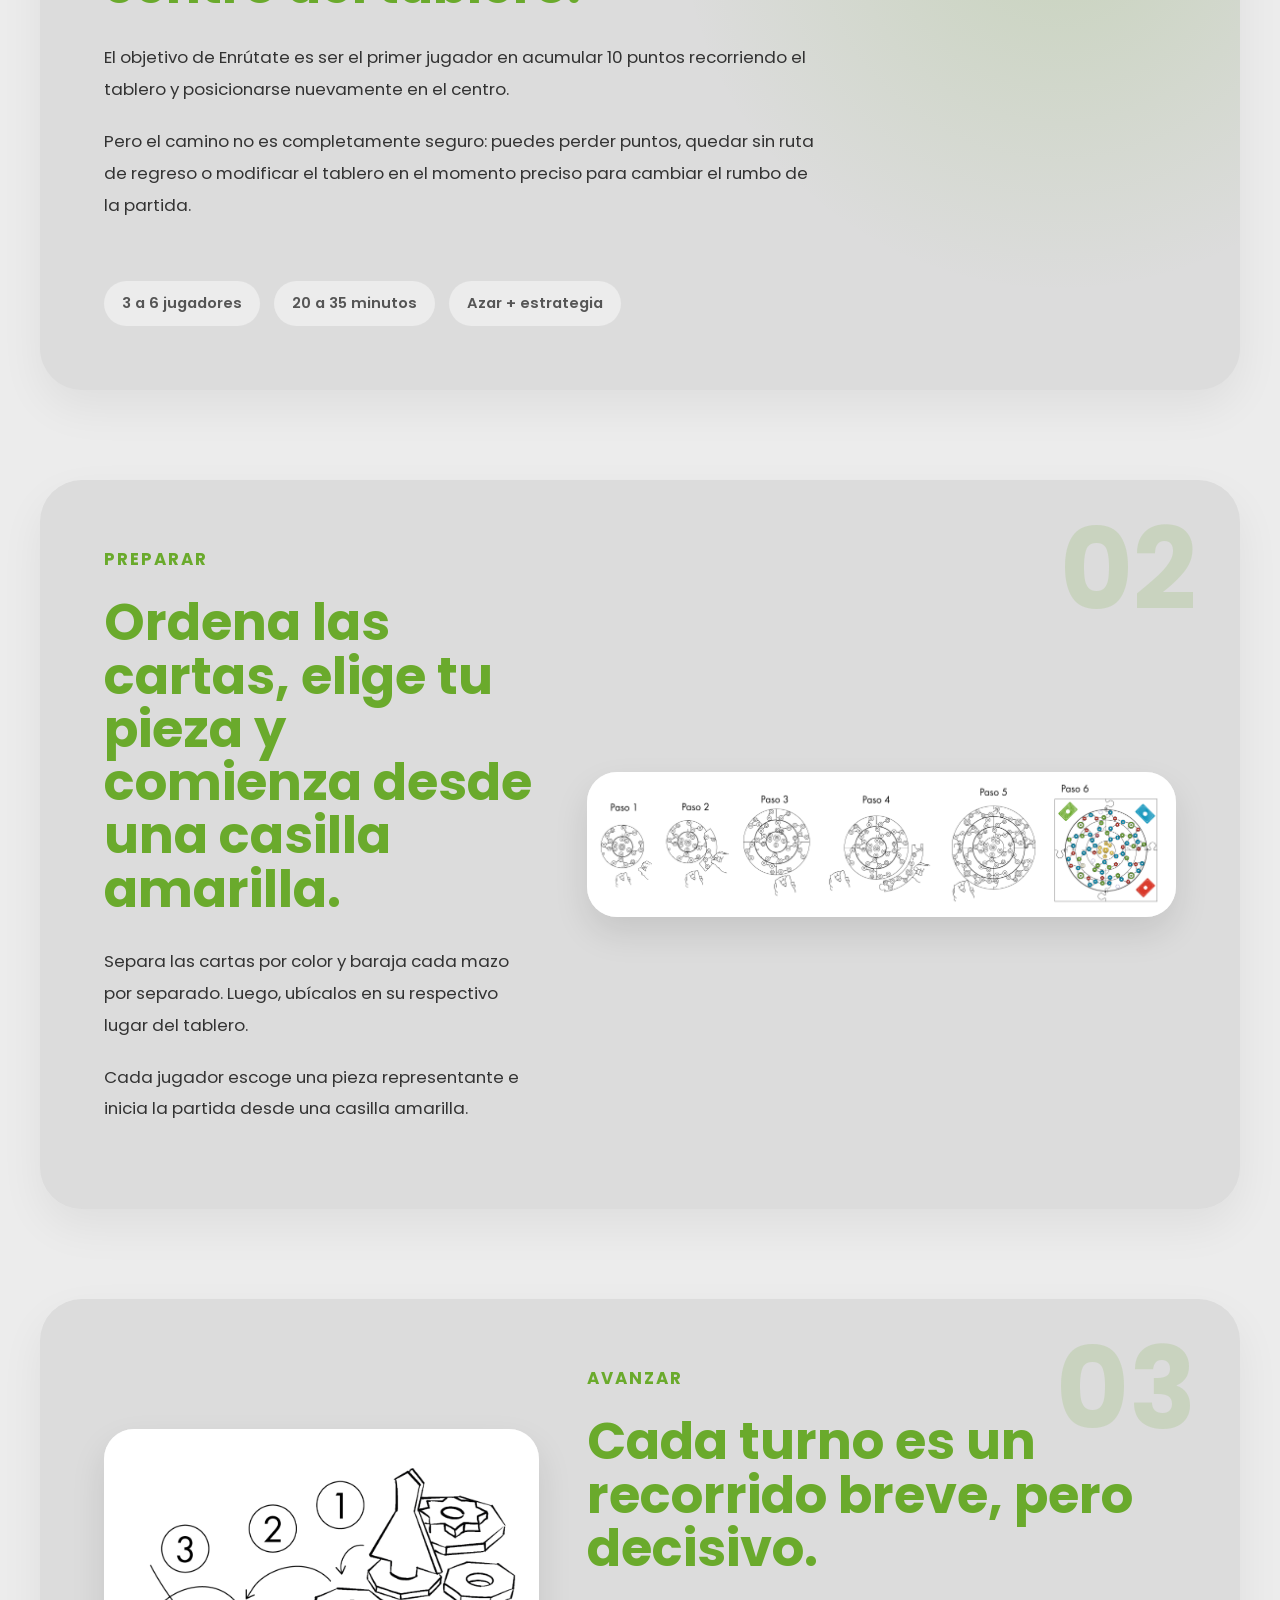
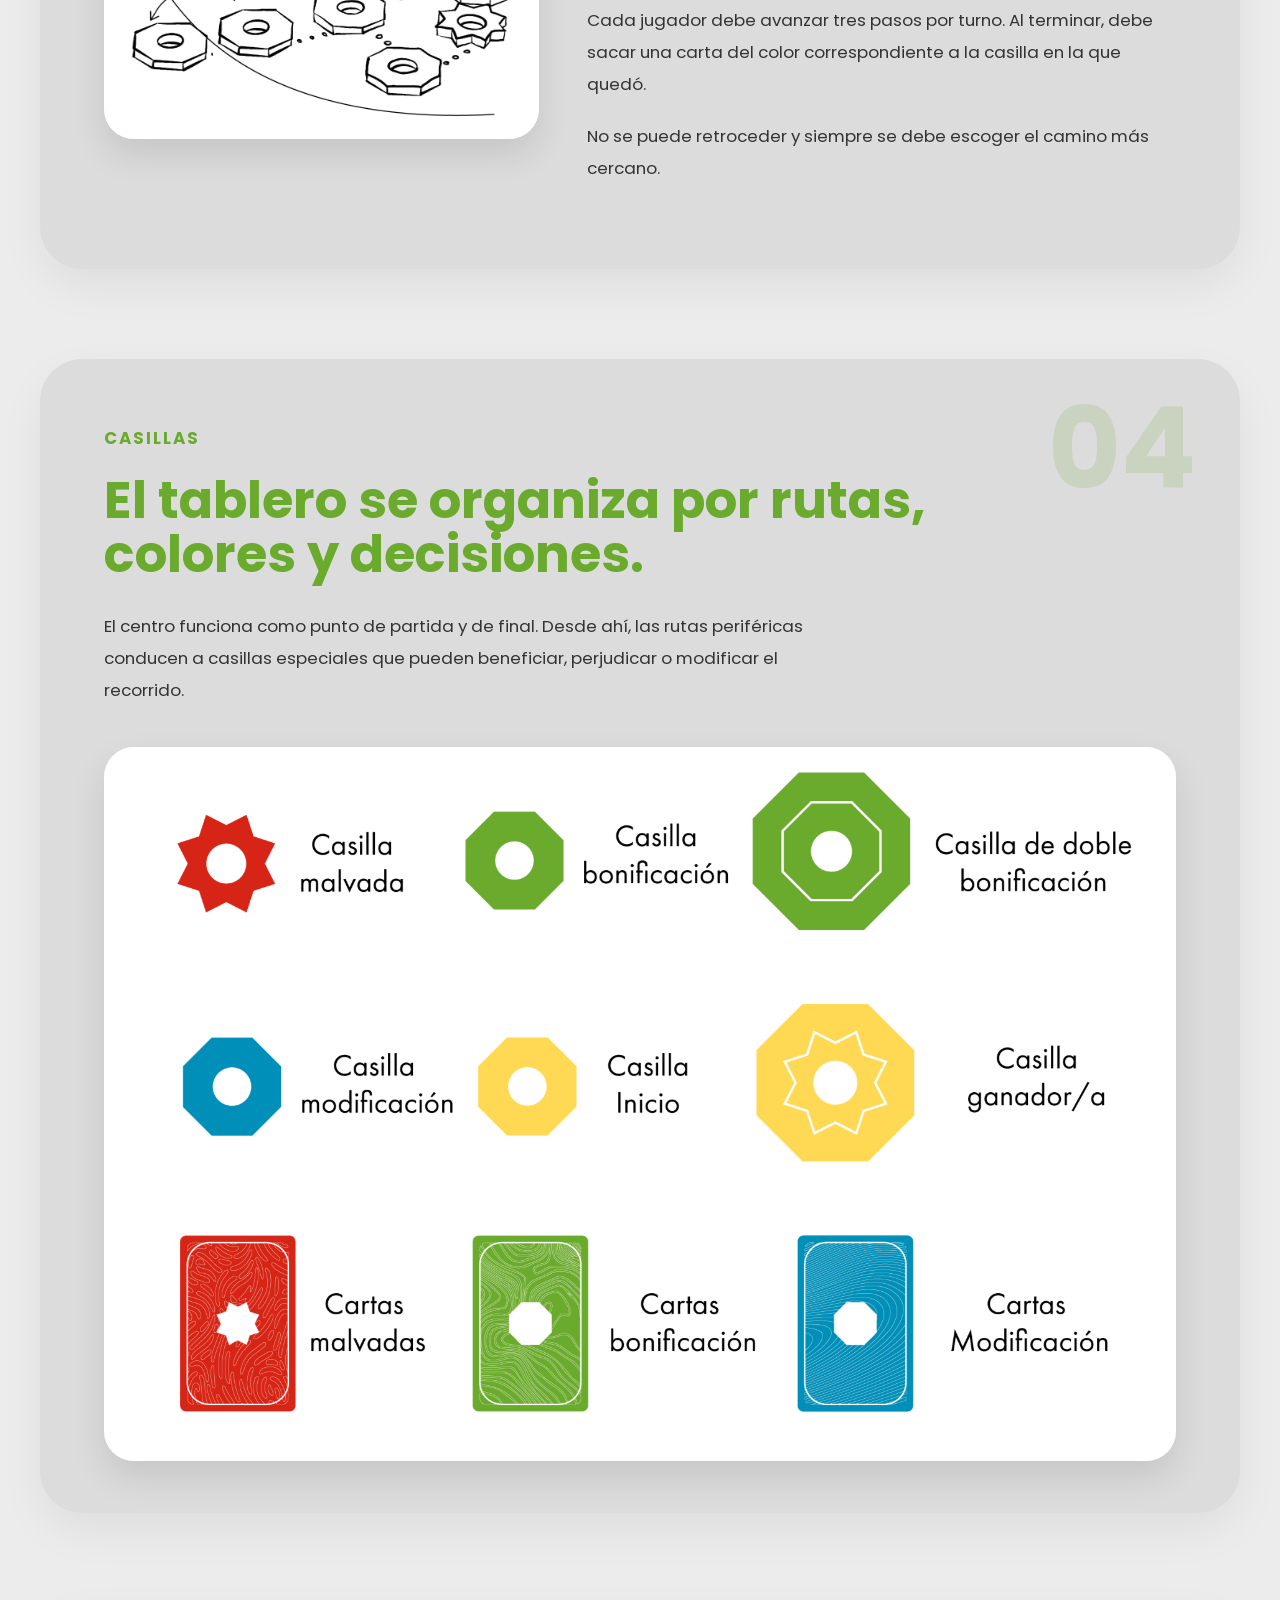
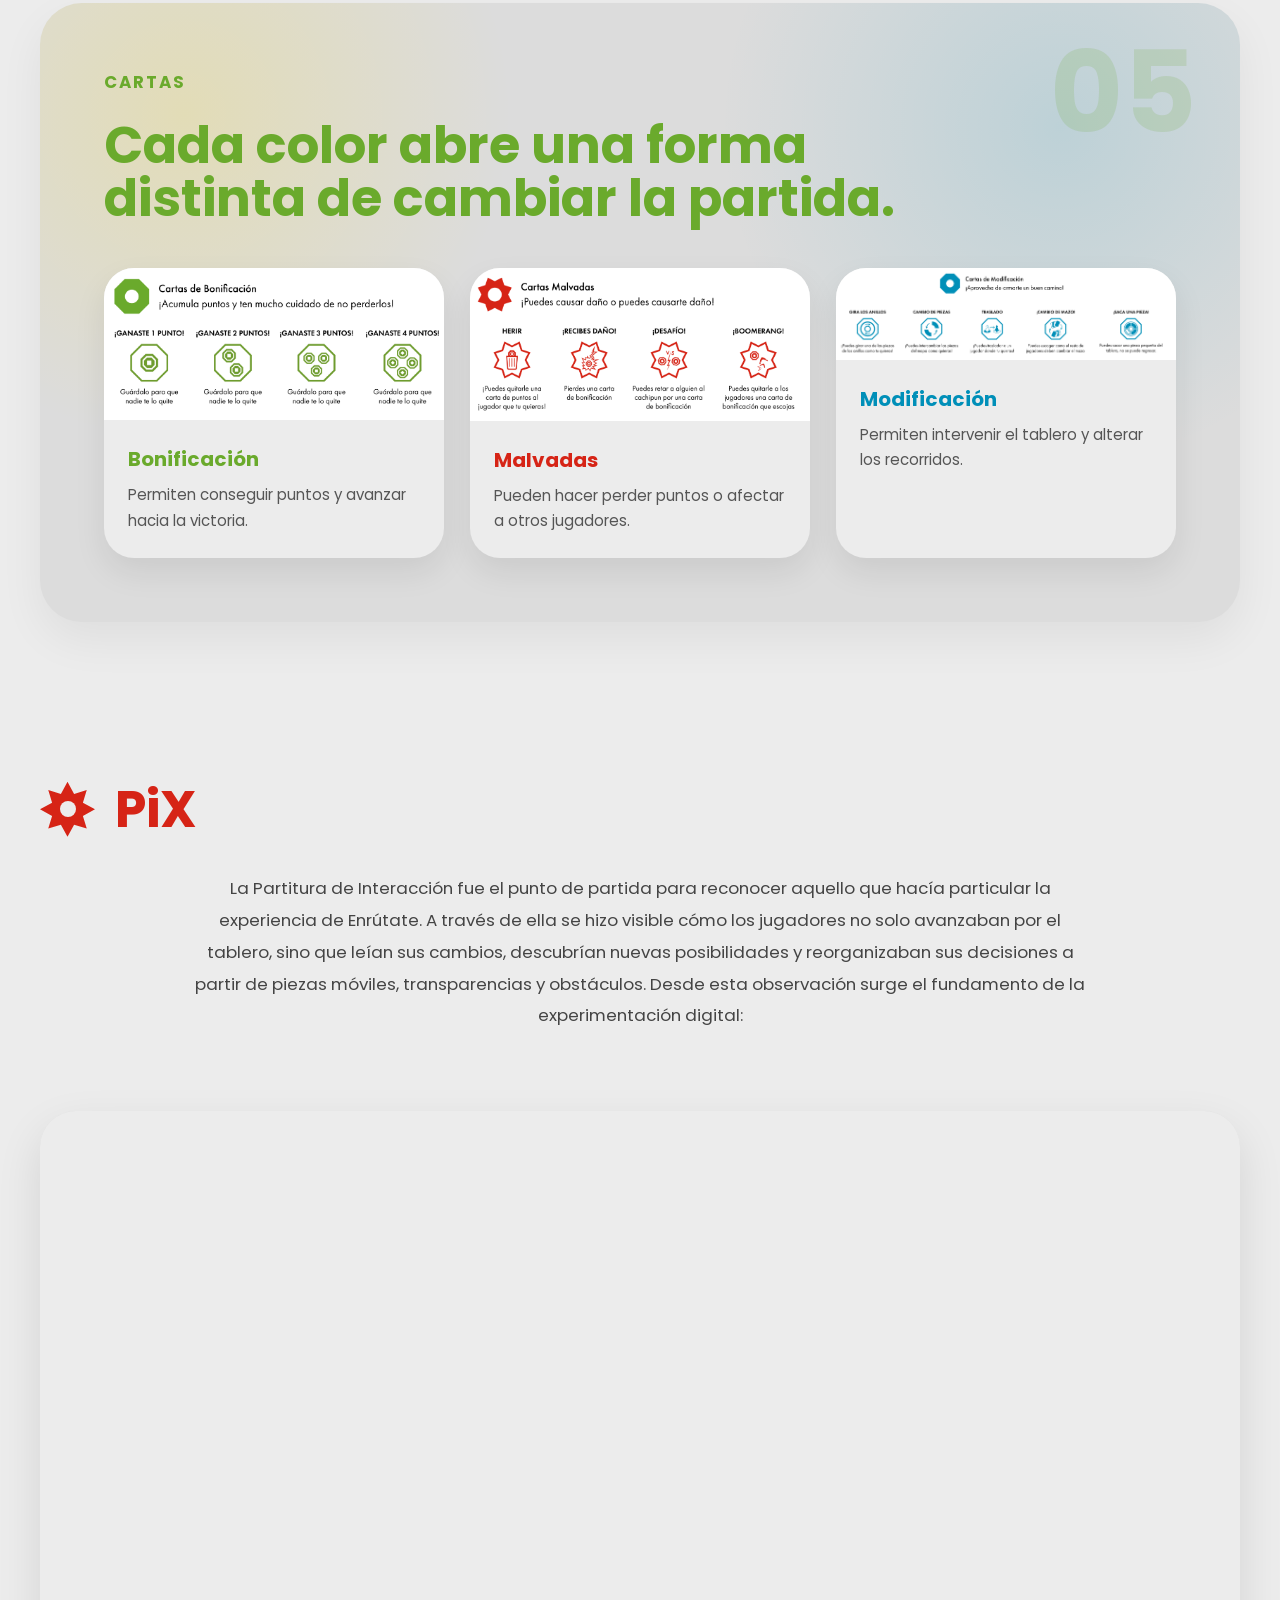
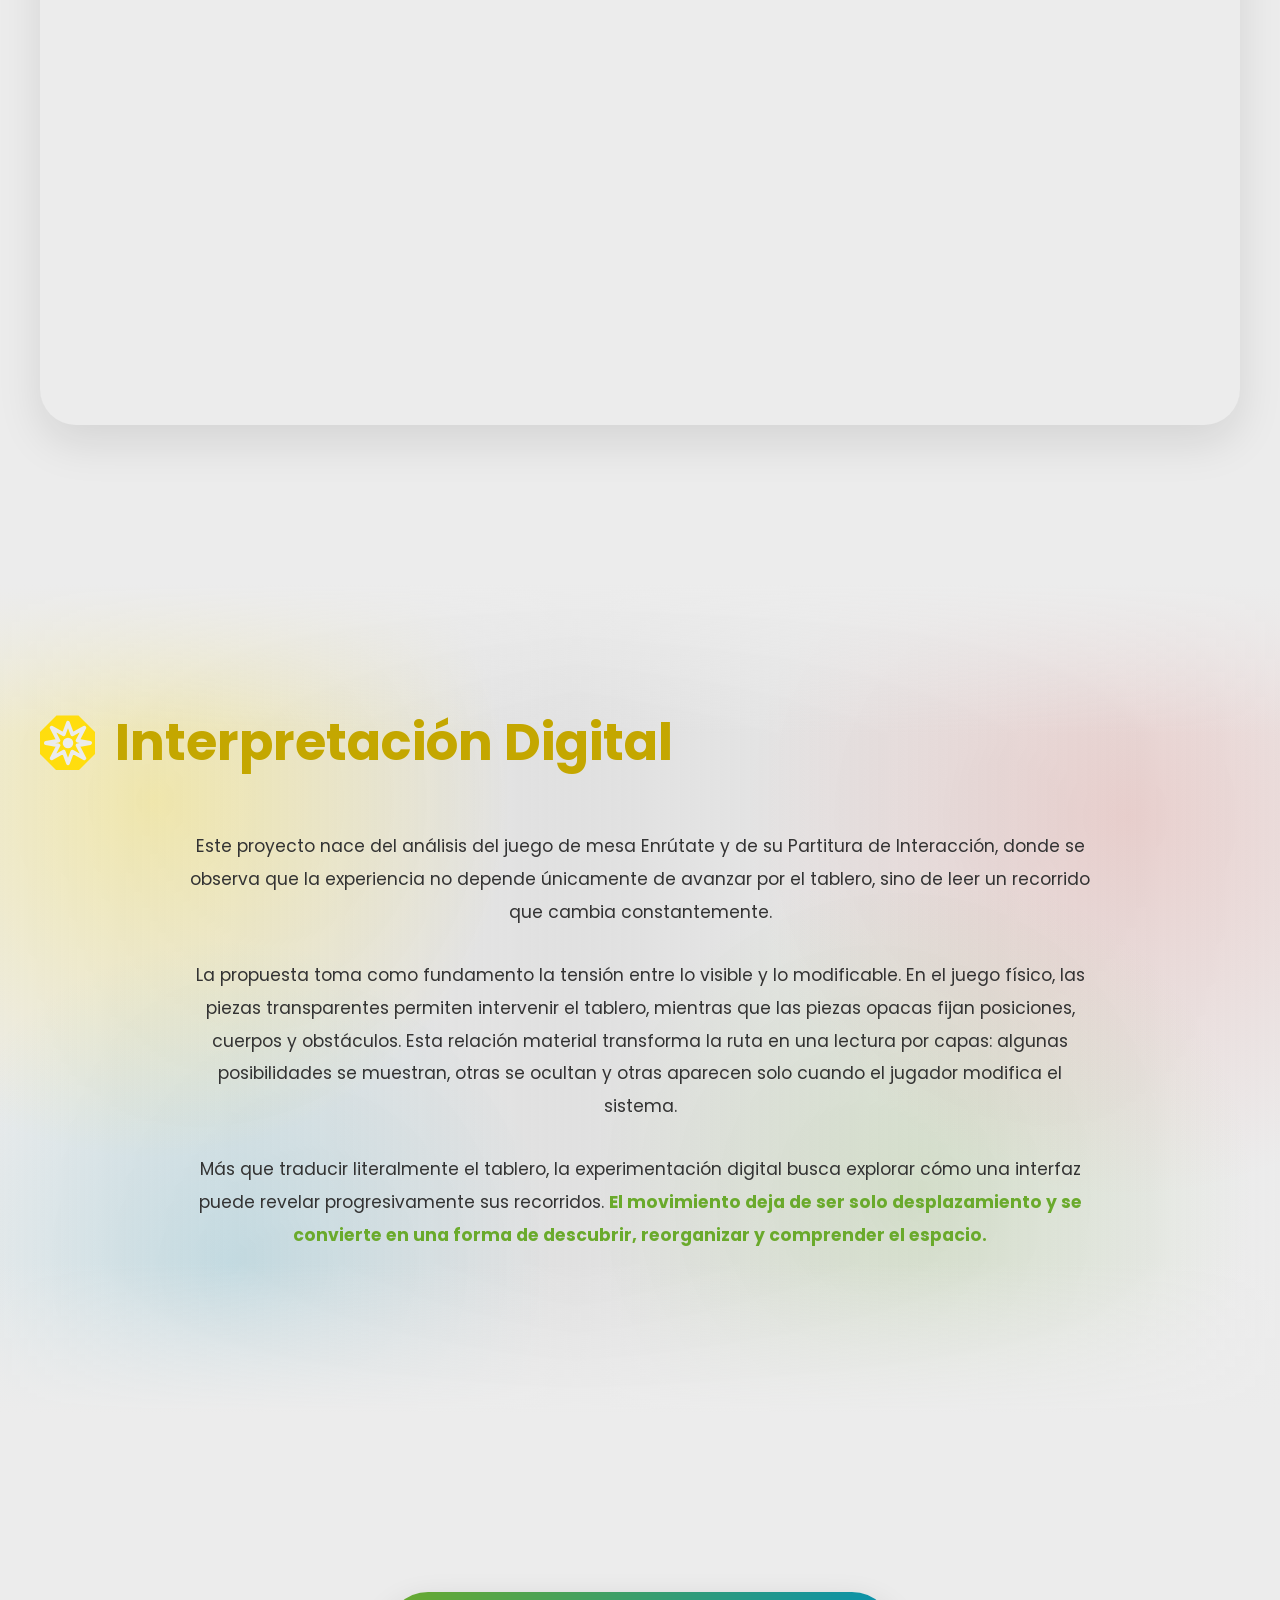
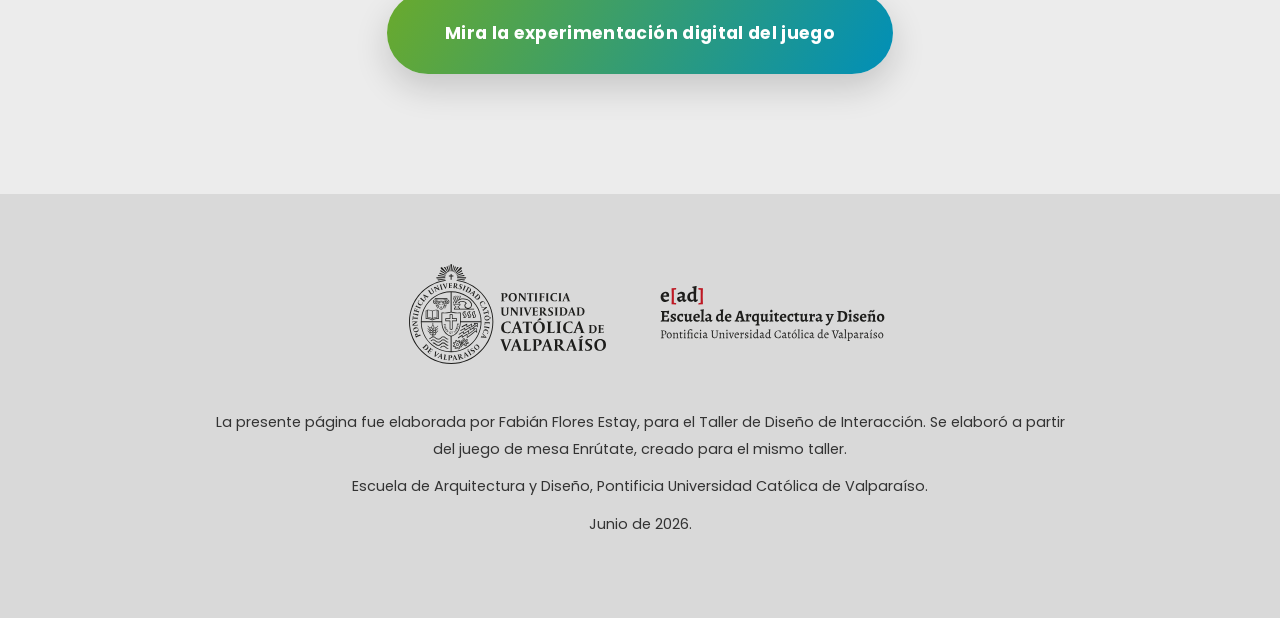
==== commit 25b06b6f: "Landing terminado" ====
--- a/index.html
+++ b/index.html
@@ -1,5 +1,5 @@
 <!DOCTYPE html>
-<html lang="en">
+<html lang="ea">
 <head>
     <meta charset="UTF-8">
     <meta name="viewport" content="width=device-width, initial-scale=1.0">
@@ -173,111 +173,166 @@
     <!-- ACERCA DEL JUEGO -->
     <!-- ========================= -->
 
-    <section id="acerca" class="section">
+    <section id="acerca" class="section about-section">
 
         <div class="section-heading section-heading--green">
             <span class="section-node section-node--green"></span>
             <h2>Acerca del Juego</h2>
         </div>
 
-        <div class="carousel-container">
-
-            <button class="carousel-btn prev" aria-label="Anterior">
-                &#10094;
-            </button>
-
-            <div class="carousel-window">
-
-                <div class="carousel-track">
-
-                    <article class="carousel-slide active">
-                        <h3>Objetivo</h3>
-                        <p>
-                            Ser el primero en acumular 10 pts. recorriendo el tablero y posicionarse de vuelta en el centro del tablero.
-                            ¡Debes tener cuidado de no perder tus puntos antes de regresar al centro!
-                        </p>
-
-                        <p>Para ello el tablero está compuesto de la siguiente forma:</p>
-
-                        <ul>
-                            <li>Un centro como punto de partida y de final.</li>
-                            <li>Diversas rutas periféricas al centro, que conducen a casillas especiales.</li>
-                            <li>Obtener puntos en las casillas de bonificación.</li>
-                            <li>Ser herido o lastimar a otro jugador por sus puntos en las casillas malvadas.</li>
-                            <li>Interactuar con el tablero para beneficiarse o perjudicar a otro en las casillas de modificación.</li>
-                        </ul>
-                    </article>
-
-                    <article class="carousel-slide">
-                        <h3>Cómo preparar el juego</h3>
-                        <figure class="slide-image">
-                            <img src="assets/A.Juego.01.PrepararTablero.png" alt="Cómo preparar el juego">
-                        </figure>
-
-                        <p>
-                            Debes separar las cartas por color para luego barajar cada mazo por separado.
-                            Posiciónalos en su respectivo lugar del tablero.
-                        </p>
-
-                        <p>
-                            Cada jugador elegirá su pieza representante e iniciará desde una casilla amarilla.
-                        </p>
-                    </article>
-
-                    <article class="carousel-slide">
-                        <h3>Cómo avanzar</h3>
-                        <figure class="slide-image">
-                            <img src="assets/A.Juego.02.Avanzar.png" alt="Cómo avanzar">
-                        </figure>
-
-                        <p>
-                            Cada jugador debe avanzar tres pasos por turno.
-                        </p>
-
-                        <p>
-                            Al terminar, deberá sacar una carta del color correspondiente.
-                        </p>
-
-                        <p>
-                            No se puede retroceder y siempre se debe escoger el camino más cercano.
-                        </p>
-                    </article>
-
-                    <article class="carousel-slide">
-                        <h3>Tipos de Casillas y sus Cartas</h3>
-                        <figure class="slide-image">
-                            <img src="assets/A.Juego.03.CasillasYcartas.png" alt="Tipos de casillas y sus cartas">
-                        </figure>
-                    </article>
-
-                    <article class="carousel-slide">
-                        <h3>Tipos de Cartas: Bonificación</h3>
-                        <figure class="slide-image">
-                            <img src="assets/A.Juego.04.CartasBonificacion.png" alt="Cartas de bonificación">
-                        </figure>
-                    </article>
-
-                    <article class="carousel-slide">
-                        <h3>Tipos de Cartas: Malvadas</h3>
-                        <figure class="slide-image">
-                            <img src="assets/A.Juego.05.CartasMalvadas.png" alt="Cartas malvadas">
-                        </figure>
-                    </article>
-
-                    <article class="carousel-slide">
-                        <h3>Tipos de Cartas: Modificación</h3>
-                        <figure class="slide-image">
-                            <img src="assets/A.Juego.06.CartasModificacion.png" alt="Cartas de modificación">
-                        </figure>
-                    </article>
-
-                </div>
-
-            </div>
-
-            <button class="carousel-btn next" aria-label="Siguiente">
-                &#10095;
-            </button>
+        <nav class="about-nav" aria-label="Navegación interna de Acerca del Juego">
+            <a href="#about-objetivo">Objetivo</a>
+            <a href="#about-preparar">Preparar</a>
+            <a href="#about-avanzar">Avanzar</a>
+            <a href="#about-casillas">Casillas</a>
+            <a href="#about-cartas">Cartas</a>
+        </nav>
+
+        <div class="about-content">
+
+            <article id="about-objetivo" class="about-block about-block--hero">
+
+                <span class="about-number">01</span>
+
+                <div class="about-block-text">
+                    <p class="about-kicker">Objetivo</p>
+
+                    <h3>
+                        Consigue 10 pts. y vuelve al centro del tablero.
+                    </h3>
+
+                    <p>
+                        El objetivo de Enrútate es ser el primer jugador en acumular 10 puntos recorriendo el tablero y posicionarse nuevamente en el centro.
+                    </p>
+
+                    <p>
+                        Pero el camino no es completamente seguro: puedes perder puntos, quedar sin ruta de regreso o modificar el tablero en el momento preciso para cambiar el rumbo de la partida.
+                    </p>
+                </div>
+
+                <div class="about-summary">
+                    <span>3 a 6 jugadores</span>
+                    <span>20 a 35 minutos</span>
+                    <span>Azar + estrategia</span>
+                </div>
+
+            </article>
+
+            <article id="about-preparar" class="about-block about-block--media">
+
+                <span class="about-number">02</span>
+
+                <div class="about-block-text">
+                    <p class="about-kicker">Preparar</p>
+
+                    <h3>
+                        Ordena las cartas, elige tu pieza y comienza desde una casilla amarilla.
+                    </h3>
+
+                    <p>
+                        Separa las cartas por color y baraja cada mazo por separado. Luego, ubícalos en su respectivo lugar del tablero.
+                    </p>
+
+                    <p>
+                        Cada jugador escoge una pieza representante e inicia la partida desde una casilla amarilla.
+                    </p>
+                </div>
+
+                <figure class="about-image">
+                    <img src="assets/A.Juego.01.PrepararTablero.png" alt="Cómo preparar el juego Enrútate">
+                </figure>
+
+            </article>
+
+            <article id="about-avanzar" class="about-block about-block--media about-block--reverse">
+
+                <span class="about-number">03</span>
+
+                <div class="about-block-text">
+                    <p class="about-kicker">Avanzar</p>
+
+                    <h3>
+                        Cada turno es un recorrido breve, pero decisivo.
+                    </h3>
+
+                    <p>
+                        Cada jugador debe avanzar tres pasos por turno. Al terminar, debe sacar una carta del color correspondiente a la casilla en la que quedó.
+                    </p>
+
+                    <p>
+                        No se puede retroceder y siempre se debe escoger el camino más cercano.
+                    </p>
+                </div>
+
+                <figure class="about-image">
+                    <img src="assets/A.Juego.02.Avanzar.png" alt="Cómo avanzar en Enrútate">
+                </figure>
+
+            </article>
+
+            <article id="about-casillas" class="about-block about-block--wide">
+
+                <span class="about-number">04</span>
+
+                <div class="about-block-text">
+                    <p class="about-kicker">Casillas</p>
+
+                    <h3>
+                        El tablero se organiza por rutas, colores y decisiones.
+                    </h3>
+
+                    <p>
+                        El centro funciona como punto de partida y de final. Desde ahí, las rutas periféricas conducen a casillas especiales que pueden beneficiar, perjudicar o modificar el recorrido.
+                    </p>
+                </div>
+
+                <figure class="about-image about-image--large">
+                    <img src="assets/A.Juego.03.CasillasYcartas.png" alt="Tipos de casillas y cartas de Enrútate">
+                </figure>
+
+            </article>
+
+            <article id="about-cartas" class="about-block about-block--cards">
+
+                <span class="about-number">05</span>
+
+                <div class="about-block-text">
+                    <p class="about-kicker">Cartas</p>
+
+                    <h3>
+                        Cada color abre una forma distinta de cambiar la partida.
+                    </h3>
+                </div>
+
+                <div class="about-card-grid">
+
+                    <figure class="about-card about-card--green">
+                        <img src="assets/A.Juego.04.CartasBonificacion.png" alt="Cartas de bonificación">
+                        <figcaption>
+                            <strong>Bonificación</strong>
+                            <span>Permiten conseguir puntos y avanzar hacia la victoria.</span>
+                        </figcaption>
+                    </figure>
+
+                    <figure class="about-card about-card--red">
+                        <img src="assets/A.Juego.05.CartasMalvadas.png" alt="Cartas malvadas">
+                        <figcaption>
+                            <strong>Malvadas</strong>
+                            <span>Pueden hacer perder puntos o afectar a otros jugadores.</span>
+                        </figcaption>
+                    </figure>
+
+                    <figure class="about-card about-card--blue">
+                        <img src="assets/A.Juego.06.CartasModificacion.png" alt="Cartas de modificación">
+                        <figcaption>
+                            <strong>Modificación</strong>
+                            <span>Permiten intervenir el tablero y alterar los recorridos.</span>
+                        </figcaption>
+                    </figure>
+
+                </div>
+
+            </article>
 
         </div>
 
@@ -287,15 +342,33 @@
     <!-- PIX -->
     <!-- ========================= -->
 
-    <section id="pix" class="section">
+    <section id="pix" class="section pix-section">
 
         <div class="section-heading section-heading--red">
             <span class="section-node section-node--red"></span>
             <h2>PiX</h2>
         </div>
+        
+        <div class="pix-intro">
+            <p>
+                La Partitura de Interacción fue el punto de partida para reconocer aquello que hacía particular la experiencia de Enrútate. A través de ella se hizo visible cómo los jugadores no solo avanzaban por el tablero, sino que leían sus cambios, descubrían nuevas posibilidades y reorganizaban sus decisiones a partir de piezas móviles, transparencias y obstáculos. Desde esta observación surge el fundamento de la experimentación digital:
+            </p>
+        </div>
+
+        <br>
 
         <div class="pix-container">
-            <img src="assets/pix-final.png" alt="PiX Final de Enrútate">
+
+            <iframe
+                class="pix-viewer"
+                src="https://eadpucv.github.io/pix/#!/import/[base64]/[base64]/[base64]/[base64]/[base64]/[base64]/UGVybyBjw7NtbyBzZSBnYW5hYmE/[base64]/[base64]/[base64]"
+                title="Visualizador PiX de Enrútate"
+                width="100%"
+                height="914"
+                frameborder="0"
+                loading="lazy">
+            </iframe>
+
         </div>
 
     </section>
@@ -304,7 +377,7 @@
     <!-- INTERPRETACIÓN DIGITAL -->
     <!-- ========================= -->
 
-    <section id="interpretacion" class="section">
+    <section id="interpretacion" class="section interpretacion-section">
 
         <div class="section-heading section-heading--yellow">
             <span class="section-node section-node--yellow"></span>
@@ -314,11 +387,15 @@
         <div class="interpretacion-texto">
 
             <p>
-                Este proyecto nace del análisis de la partitura de interacción final de la Unidad 2, donde se observaron dinámicas asociadas al descubrimiento progresivo y la transformación constante de los recorridos.
-            </p>
-
-            <p>
-                Más que representar literalmente el juego de mesa, la propuesta busca explorar cómo una experiencia puede cambiar a medida que se comprenden sus reglas y posibilidades. El objetivo es trasladar estas cualidades a una interfaz digital centrada en el movimiento, la reorganización del contenido y la aparición gradual de nuevas formas de recorrer el espacio.
+                Este proyecto nace del análisis del juego de mesa Enrútate y de su Partitura de Interacción, donde se observa que la experiencia no depende únicamente de avanzar por el tablero, sino de leer un recorrido que cambia constantemente.
+            </p>
+
+            <p>
+                La propuesta toma como fundamento la tensión entre lo visible y lo modificable. En el juego físico, las piezas transparentes permiten intervenir el tablero, mientras que las piezas opacas fijan posiciones, cuerpos y obstáculos. Esta relación material transforma la ruta en una lectura por capas: algunas posibilidades se muestran, otras se ocultan y otras aparecen solo cuando el jugador modifica el sistema.
+            </p>
+
+            <p>
+                Más que traducir literalmente el tablero, la experimentación digital busca explorar cómo una interfaz puede revelar progresivamente sus recorridos. <strong>El movimiento deja de ser solo desplazamiento y se convierte en una forma de descubrir, reorganizar y comprender el espacio.</strong>
             </p>
 
         </div>
@@ -344,8 +421,15 @@
     <footer class="site-footer">
 
         <div class="footer-logos">
-            <div class="footer-logo-placeholder"></div>
-            <div class="footer-logo-placeholder"></div>
+
+            <div class="footer-logo-placeholder">
+                <img src="assets/LogoPUCVnegro.svg" alt="Logo Pontificia Universidad Católica de Valparaíso">
+            </div>
+
+            <div class="footer-logo-placeholder">
+                <img src="assets/LogoEadNegro.svg" alt="Logo Escuela de Arquitectura y Diseño PUCV">
+            </div>
+
         </div>
 
         <div class="footer-text">
--- a/style.css
+++ b/style.css
@@ -502,6 +502,25 @@
     background:var(--yellow);
 }
 
+/* Casilla final amarilla para Interpretación Digital */
+
+.tile-nav.yellow::before{
+    background:var(--yellow);
+}
+
+.tile-nav.yellow::after{
+    width:55px;
+    height:55px;
+
+    background-color:transparent;
+    background-image:url("data:image/svg+xml,%3Csvg xmlns='http://www.w3.org/2000/svg' viewBox='0 0 100 100'%3E%3Cpolygon points='50,8 59,32 84,18 70,45 96,50 70,55 84,82 59,68 50,92 41,68 16,82 30,55 4,50 30,45 16,18 41,32' fill='none' stroke='%23ECECEC' stroke-width='8' stroke-linejoin='round'/%3E%3Ccircle cx='50' cy='50' r='11' fill='%23ECECEC'/%3E%3C/svg%3E");
+    background-repeat:no-repeat;
+    background-position:center;
+    background-size:contain;
+
+    border-radius:0;
+}
+
 .tile-nav:hover{
 
     transform:scale(1.12);
@@ -665,25 +684,86 @@
 .intro{
     position:relative;
     z-index:10;
-    max-width:950px;
-    margin:140px auto 120px auto;
-    padding:0 40px;
+
+    width:100%;
+    max-width:none;
+
+    margin:80px 0 140px 0;
+    padding:130px 40px;
+
+    overflow:hidden;
+
+    background:
+        radial-gradient(circle at 12% 24%, rgba(255,221,14,.34), transparent 28%),
+        radial-gradient(circle at 18% 82%, rgba(0,143,184,.18), transparent 26%),
+        radial-gradient(circle at 88% 24%, rgba(214,36,22,.16), transparent 30%),
+        radial-gradient(circle at 72% 72%, rgba(106,170,44,.16), transparent 30%),
+        linear-gradient(
+            90deg,
+            rgba(236,236,236,1) 0%,
+            rgba(220,220,220,.72) 45%,
+            rgba(236,236,236,1) 100%
+        );
+}
+
+.intro::before{
+    content:"";
+    position:absolute;
+    inset:0;
+
+    background:
+        linear-gradient(
+            to bottom,
+            rgba(236,236,236,1) 0%,
+            rgba(236,236,236,0) 18%,
+            rgba(236,236,236,0) 82%,
+            rgba(236,236,236,1) 100%
+        );
+
+    pointer-events:none;
+    z-index:1;
+}
+
+.intro::after{
+    content:"";
+    position:absolute;
+
+    width:520px;
+    height:520px;
+
+    right:-180px;
+    top:50%;
+
+    transform:translateY(-50%);
+
+    background:rgba(106,170,44,.12);
+    border-radius:50%;
+    filter:blur(40px);
+
+    pointer-events:none;
+    z-index:1;
 }
 
 .intro-container{
+    position:relative;
+    z-index:2;
+
+    max-width:900px;
+    margin:0 auto;
+
     text-align:center;
 }
 
 .intro p{
-    font-size:1.05rem;
-    line-height:1.9;
-    margin-bottom:28px;
+    font-size:1.08rem;
+    line-height:1.95;
+    margin-bottom:30px;
 }
 
 .intro-highlight{
     color:var(--green);
     font-weight:700;
-    font-size:1.1rem;
+    font-size:1.12rem;
 }
 
 /* ================================= */
@@ -786,6 +866,19 @@
     background:var(--yellow);
 }
 
+.section-node--yellow::after{
+    width:48px;
+    height:48px;
+
+    background-color:transparent;
+    background-image:url("data:image/svg+xml,%3Csvg xmlns='http://www.w3.org/2000/svg' viewBox='0 0 100 100'%3E%3Cpolygon points='50,8 59,32 84,18 70,45 96,50 70,55 84,82 59,68 50,92 41,68 16,82 30,55 4,50 30,45 16,18 41,32' fill='none' stroke='%23ECECEC' stroke-width='8' stroke-linejoin='round'/%3E%3Ccircle cx='50' cy='50' r='11' fill='%23ECECEC'/%3E%3C/svg%3E");
+    background-repeat:no-repeat;
+    background-position:center;
+    background-size:contain;
+
+    border-radius:0;
+}
+
 /* Títulos */
 
 .section-heading h2{
@@ -846,143 +939,278 @@
 /* ACERCA DEL JUEGO */
 /* ================================= */
 
-.carousel-container{
+.about-section{
+    max-width:1280px;
+}
+
+.about-nav{
+    position:sticky;
+    top:92px;
+
     display:flex;
+    flex-wrap:wrap;
+    gap:12px;
+
+    margin:-28px 0 70px 75px;
+
+    z-index:50;
+}
+
+.about-nav a{
+    display:inline-flex;
     align-items:center;
-    gap:30px;
-}
-
-/* Ventana */
-.carousel-window{
-    flex:1;
+    justify-content:center;
+
+    padding:10px 18px;
+
+    border:1px solid rgba(106,170,44,.25);
+    border-radius:999px;
+
+    background:rgba(236,236,236,.78);
+    backdrop-filter:blur(12px);
+    -webkit-backdrop-filter:blur(12px);
+
+    color:#8A8A8A;
+
+    font-size:.9rem;
+    font-weight:600;
+    text-decoration:none;
+
+    transition:
+        color .25s ease,
+        background-color .25s ease,
+        border-color .25s ease,
+        transform .25s ease;
+}
+
+.about-nav a:hover{
+    color:var(--green);
+    background:white;
+    border-color:var(--green);
+    transform:translateY(-2px);
+}
+
+.about-content{
+    display:flex;
+    flex-direction:column;
+    gap:90px;
+}
+
+.about-block{
+    position:relative;
+
+    min-height:420px;
+
+    padding:64px;
+
+    border-radius:42px;
+
+    background:#DCDCDC;
+
     overflow:hidden;
-}
-
-/* Track */
-.carousel-track{
-    position:relative;
-}
-
-/* ================================= */
-/* SLIDES */
-/* ================================= */
-
-.carousel-slide{
-    display:none;
-    background:#DCDCDC;
-    border-radius:35px;
-    padding:50px;
-    min-height:650px;
-    animation:fadeSlide .5s ease;
-}
-
-.carousel-slide.active{
-
-    display:block;
-}
-
-/* ================================= */
-/* TÍTULO SUBSECCIÓN */
-/* ================================= */
-
-.carousel-slide h3{
-    font-size:2.4rem;
-    font-weight:500;
+
+    scroll-margin-top:130px;
+
+    box-shadow:
+        0 18px 45px rgba(0,0,0,.06);
+}
+
+.about-number{
+    position:absolute;
+    top:34px;
+    right:44px;
+
+    color:rgba(106,170,44,.16);
+
+    font-size:7rem;
+    font-weight:700;
+    line-height:1;
+
+    pointer-events:none;
+}
+
+.about-kicker{
     color:var(--green);
-    margin-bottom:35px;
-}
-
-/* ================================= */
-/* TEXTO */
-/* ================================= */
-
-.carousel-slide p{
+
+    font-size:.9rem;
+    font-weight:700;
+    letter-spacing:.12em;
+    text-transform:uppercase;
+
+    margin-bottom:18px;
+}
+
+.about-block h3{
+    max-width:850px;
+
+    color:var(--green);
+
+    font-size:clamp(2rem, 4vw, 4.4rem);
+    line-height:1.04;
+    font-weight:700;
+
+    margin-bottom:30px;
+}
+
+.about-block p{
+    max-width:720px;
+
     font-size:1.05rem;
     line-height:1.9;
+
     margin-bottom:20px;
 }
 
-.carousel-slide ul{
-    margin-top:20px;
-    padding-left:25px;
-}
-
-.carousel-slide li{
-    margin-bottom:12px;
-    line-height:1.8;
-}
-
-/* ================================= */
-/* IMAGENES */
-/* ================================= */
-
-.slide-image{
-    margin:35px 0;
-}
-
-.slide-image img{
-    width:100%;
-    display:block;
-    border-radius:20px;
-}
-
-/* ================================= */
-/* BOTONES */
-/* ================================= */
-
-.carousel-btn{
-    width:70px;
-    height:70px;
-    border:none;
-    border-radius:50%;
-    background:var(--green);
-    color:white;
-    cursor:pointer;
-    font-size:1.7rem;
-    font-weight:700;
-    flex-shrink:0;
-    transition:
-        transform .3s ease,
-        background-color .3s ease,
-        box-shadow .3s ease;
-}
-
-.carousel-btn:hover{
-    transform:scale(1.08);
+.about-block--hero{
+    min-height:520px;
+
+    display:flex;
+    flex-direction:column;
+    justify-content:space-between;
+
+    background:
+        radial-gradient(circle at 85% 20%, rgba(106,170,44,.18), transparent 34%),
+        #DCDCDC;
+}
+
+.about-summary{
+    display:flex;
+    flex-wrap:wrap;
+    gap:14px;
+
+    margin-top:40px;
+}
+
+.about-summary span{
+    display:inline-flex;
+
+    padding:12px 18px;
+
+    border-radius:999px;
+
+    background:#ECECEC;
+
+    color:#555;
+
+    font-size:.92rem;
+    font-weight:600;
+}
+
+.about-block--media{
+    display:grid;
+    grid-template-columns:minmax(0, .85fr) minmax(360px, 1.15fr);
+    align-items:center;
+    gap:48px;
+}
+
+.about-block--reverse .about-block-text{
+    order:2;
+}
+
+.about-block--reverse .about-image{
+    order:1;
+}
+
+.about-image{
+    margin:0;
+
+    border-radius:30px;
+    overflow:hidden;
+
+    background:#ECECEC;
+
     box-shadow:
-        0 8px 25px rgba(0,0,0,.15);
-}
-
-/* ================================= */
-/* ANIMACIÓN SLIDE */
-/* ================================= */
-
-@keyframes fadeSlide{
-    from{
-        opacity:0;
-        transform:translateY(15px);
-    }
-
-    to{
-        opacity:1;
-        transform:translateY(0);
-    }
-}
-
-/* ================================= */
-/* IMÁGENES DEL CARRUSEL */
-/* ================================= */
-
-.carousel-slide figure{
-    width:100%;
-}
-
-.carousel-slide figure img{
+        0 16px 35px rgba(0,0,0,.10);
+}
+
+.about-image img{
     width:100%;
     height:auto;
     display:block;
 }
 
+.about-image--large{
+    margin-top:40px;
+}
+
+.about-block--wide{
+    padding-bottom:52px;
+}
+
+.about-block--cards{
+    background:
+        radial-gradient(circle at 12% 18%, rgba(255,221,14,.18), transparent 28%),
+        radial-gradient(circle at 85% 20%, rgba(0,143,184,.14), transparent 30%),
+        #DCDCDC;
+}
+
+.about-card-grid{
+    display:grid;
+    grid-template-columns:repeat(3, 1fr);
+    gap:26px;
+
+    margin-top:42px;
+}
+
+.about-card{
+    margin:0;
+
+    border-radius:30px;
+    overflow:hidden;
+
+    background:#ECECEC;
+
+    box-shadow:
+        0 14px 32px rgba(0,0,0,.08);
+
+    transition:
+        transform .3s ease,
+        box-shadow .3s ease;
+}
+
+.about-card:hover{
+    transform:translateY(-6px);
+    box-shadow:
+        0 20px 45px rgba(0,0,0,.12);
+}
+
+.about-card img{
+    width:100%;
+    display:block;
+}
+
+.about-card figcaption{
+    padding:24px;
+}
+
+.about-card strong{
+    display:block;
+
+    font-size:1.25rem;
+    margin-bottom:8px;
+}
+
+.about-card span{
+    display:block;
+
+    color:#555;
+
+    font-size:.94rem;
+    line-height:1.7;
+}
+
+.about-card--green strong{
+    color:var(--green);
+}
+
+.about-card--red strong{
+    color:var(--red);
+}
+
+.about-card--blue strong{
+    color:var(--blue);
+}
+
 /* ================================= */
 /* ESPACIADO EXTRA */
 /* ================================= */
@@ -1007,25 +1235,109 @@
 /* PIX */
 /* ================================= */
 
+.pix-section{
+    max-width:1280px;
+}
+
+.pix-intro{
+    max-width:900px;
+    margin:-24px auto 54px auto;
+
+    text-align:center;
+}
+
+.pix-intro p{
+    font-size:1.05rem;
+    line-height:1.9;
+    color:#444;
+}
+
 .pix-container{
     width:100%;
-}
-
-.pix-container img{
+
+    border-radius:36px;
+    overflow:hidden;
+
+    background:#DCDCDC;
+
+    box-shadow:
+        0 18px 45px rgba(0,0,0,.10);
+}
+
+.pix-viewer{
+    display:block;
+
     width:100%;
-    display:block;
-    border-radius:25px;
-    box-shadow:
-        0 8px 30px rgba(0,0,0,.08);
+    min-height:720px;
+
+    border:0;
+
+    background:#ECECEC;
 }
 
 /* ================================= */
 /* INTERPRETACIÓN DIGITAL */
 /* ================================= */
 
+.interpretacion-section{
+    position:relative;
+
+    width:100vw;
+    max-width:none;
+
+    margin:160px calc(50% - 50vw);
+    padding:130px 40px;
+
+    overflow:hidden;
+
+    background:
+        radial-gradient(circle at 12% 26%, rgba(255,221,14,.28), transparent 28%),
+        radial-gradient(circle at 18% 82%, rgba(0,143,184,.16), transparent 26%),
+        radial-gradient(circle at 88% 28%, rgba(214,36,22,.14), transparent 30%),
+        radial-gradient(circle at 72% 74%, rgba(106,170,44,.16), transparent 30%),
+        linear-gradient(
+            90deg,
+            rgba(236,236,236,1) 0%,
+            rgba(220,220,220,.72) 45%,
+            rgba(236,236,236,1) 100%
+        );
+}
+
+.interpretacion-section::before{
+    content:"";
+    position:absolute;
+    inset:0;
+
+    background:
+        linear-gradient(
+            to bottom,
+            rgba(236,236,236,1) 0%,
+            rgba(236,236,236,0) 18%,
+            rgba(236,236,236,0) 82%,
+            rgba(236,236,236,1) 100%
+        );
+
+    pointer-events:none;
+    z-index:1;
+}
+
+.interpretacion-section .section-heading{
+    position:relative;
+    z-index:2;
+
+    max-width:1280px;
+    margin-left:auto;
+    margin-right:auto;
+    margin-bottom:60px;
+}
+
 .interpretacion-texto{
+    position:relative;
+    z-index:2;
+
     max-width:900px;
     margin:auto;
+
     text-align:center;
 }
 
@@ -1035,6 +1347,11 @@
     margin-bottom:30px;
 }
 
+.interpretacion-texto strong{
+    color:var(--green);
+    font-weight:700;
+}
+
 /* ================================= */
 /* CTA FINAL */
 /* ================================= */
@@ -1046,26 +1363,86 @@
 }
 
 .final-cta-button{
+    position:relative;
+    isolation:isolate;
+    overflow:hidden;
+
     display:inline-flex;
     align-items:center;
     justify-content:center;
-    padding:22px 42px;
+
+    padding:28px 58px;
+
+    background:
+        linear-gradient(
+            120deg,
+            var(--green),
+            var(--blue),
+            var(--red),
+            var(--green)
+        );
+
+    background-size:300% 300%;
+
+    color:white;
+    text-decoration:none;
+
+    font-weight:700;
+    font-size:1.08rem;
+    letter-spacing:.02em;
+
+    border-radius:999px;
+
+    box-shadow:
+        0 14px 34px rgba(0,0,0,.16);
+
+    animation:ctaColorFlow 7s ease infinite;
+
+    transition:
+        transform .35s ease,
+        box-shadow .35s ease,
+        color .35s ease;
+}
+
+.final-cta-button::before{
+    content:"";
+    position:absolute;
+    inset:0;
+
     background:var(--yellow);
+
+    opacity:0;
+
+    z-index:-1;
+
+    transition:opacity .35s ease;
+}
+
+.final-cta-button:hover{
     color:#333;
-    text-decoration:none;
-    font-weight:700;
-    font-size:1rem;
-    border-radius:999px;
-    transition:
-        transform .3s ease,
-        box-shadow .3s ease,
-        background-color .3s ease;
-}
-
-.final-cta-button:hover{
-    transform:translateY(-4px);
+
+    transform:translateY(-6px) scale(1.03);
+
     box-shadow:
-        0 10px 25px rgba(0,0,0,.15);
+        0 20px 45px rgba(0,0,0,.20);
+}
+
+.final-cta-button:hover::before{
+    opacity:1;
+}
+
+@keyframes ctaColorFlow{
+    0%{
+        background-position:0% 50%;
+    }
+
+    50%{
+        background-position:100% 50%;
+    }
+
+    100%{
+        background-position:0% 50%;
+    }
 }
 
 /* ================================= */
@@ -1087,12 +1464,29 @@
 /* Placeholder logos */
 
 .footer-logo-placeholder{
-    width:180px;
-    height:80px;
-    background:#B5B5B5;
-    border-radius:12px;
-}
-
+    width:225px;
+    height:100px;
+
+    display:flex;
+    align-items:center;
+    justify-content:center;
+
+    padding:0;
+
+    background:transparent;
+    border-radius:0;
+
+    overflow:visible;
+}
+
+.footer-logo-placeholder img{
+    width:100%;
+    height:100%;
+
+    display:block;
+
+    object-fit:contain;
+}
 .footer-text{
     max-width:850px;
     margin:auto;
@@ -1186,15 +1580,6 @@
         grid-template-columns:1fr;
     }
 
-    .carousel-container{
-        gap:15px;
-    }
-
-    .carousel-slide{
-        padding:35px;
-        min-height:auto;
-    }
-
     .section-heading h2{
         font-size:2.5rem;
     }
@@ -1213,6 +1598,27 @@
 
     .nav-interpretacion{
         left:68%;
+    }
+
+    .about-nav{
+        margin-left:0;
+    }
+
+    .about-block{
+        padding:48px;
+    }
+
+    .about-block--media{
+        grid-template-columns:1fr;
+    }
+
+    .about-block--reverse .about-block-text,
+    .about-block--reverse .about-image{
+        order:initial;
+    }
+
+    .about-card-grid{
+        grid-template-columns:1fr;
     }
 
 }
@@ -1274,11 +1680,13 @@
     /* Intro */
 
     .intro{
-        padding:0 25px;
+        margin:70px 0 110px 0;
+        padding:90px 25px;
     }
 
     .intro p{
         font-size:1rem;
+        line-height:1.85;
     }
 
     /* Secciones */
@@ -1305,24 +1713,6 @@
         grid-template-columns:1fr;
     }
 
-    /* Carrusel */
-    .carousel-container{
-        flex-direction:column;
-    }
-
-    .carousel-btn{
-        width:55px;
-        height:55px;
-    }
-
-    .carousel-slide{
-        padding:25px;
-    }
-
-    .carousel-slide h3{
-        font-size:1.7rem;
-    }
-
     /* Footer */
 
     .footer-logos{
@@ -1331,8 +1721,80 @@
     }
 
     .footer-logo-placeholder{
-        width:160px;
-        height:70px;
+        width:200px;
+        height:88px;
+    }
+
+    .about-nav{
+        position:relative;
+        top:auto;
+
+        margin:-28px 0 50px 0;
+    }
+
+    .about-block{
+        padding:34px 26px;
+        border-radius:30px;
+        min-height:auto;
+    }
+
+    .about-number{
+        top:24px;
+        right:24px;
+        font-size:4.5rem;
+    }
+
+    .about-block h3{
+        font-size:2rem;
+    }
+
+    .about-block p{
+        font-size:1rem;
+    }
+
+    .about-summary{
+        flex-direction:column;
+    }
+
+    .about-summary span{
+        width:100%;
+        justify-content:center;
+    }
+
+    .about-card-grid{
+        gap:22px;
+    }
+
+    .pix-viewer{
+        min-height:620px;
+    }
+
+    .tile-nav.yellow::after{
+        width:43px;
+        height:43px;
+    }
+
+    .section-node--yellow::after{
+        width:37px;
+        height:37px;
+    }
+
+    .pix-intro{
+        margin:-18px auto 42px auto;
+    }
+
+    .pix-intro p{
+        font-size:1rem;
+    }
+
+    .interpretacion-section{
+        margin:120px calc(50% - 50vw);
+        padding:95px 25px;
+    }
+
+    .final-cta-button{
+        padding:24px 40px;
+        font-size:1rem;
     }
 }
 
@@ -1353,12 +1815,37 @@
         font-size:1.7rem;
     }
 
-    .carousel-slide h3{
-        font-size:1.4rem;
+    .about-nav a{
+        font-size:.82rem;
+        padding:9px 14px;
+    }
+
+    .about-block h3{
+        font-size:1.75rem;
     }
 
     .final-cta-button{
         width:100%;
+    }
+
+    .pix-viewer{
+        min-height:540px;
+    }
+
+    .intro{
+        padding:78px 22px;
+    }
+
+    .intro-highlight{
+        font-size:1rem;
+    }
+
+    .interpretacion-section{
+        padding:82px 22px;
+    }
+
+    .final-cta-button{
+        padding:22px 28px;
     }
 }
 
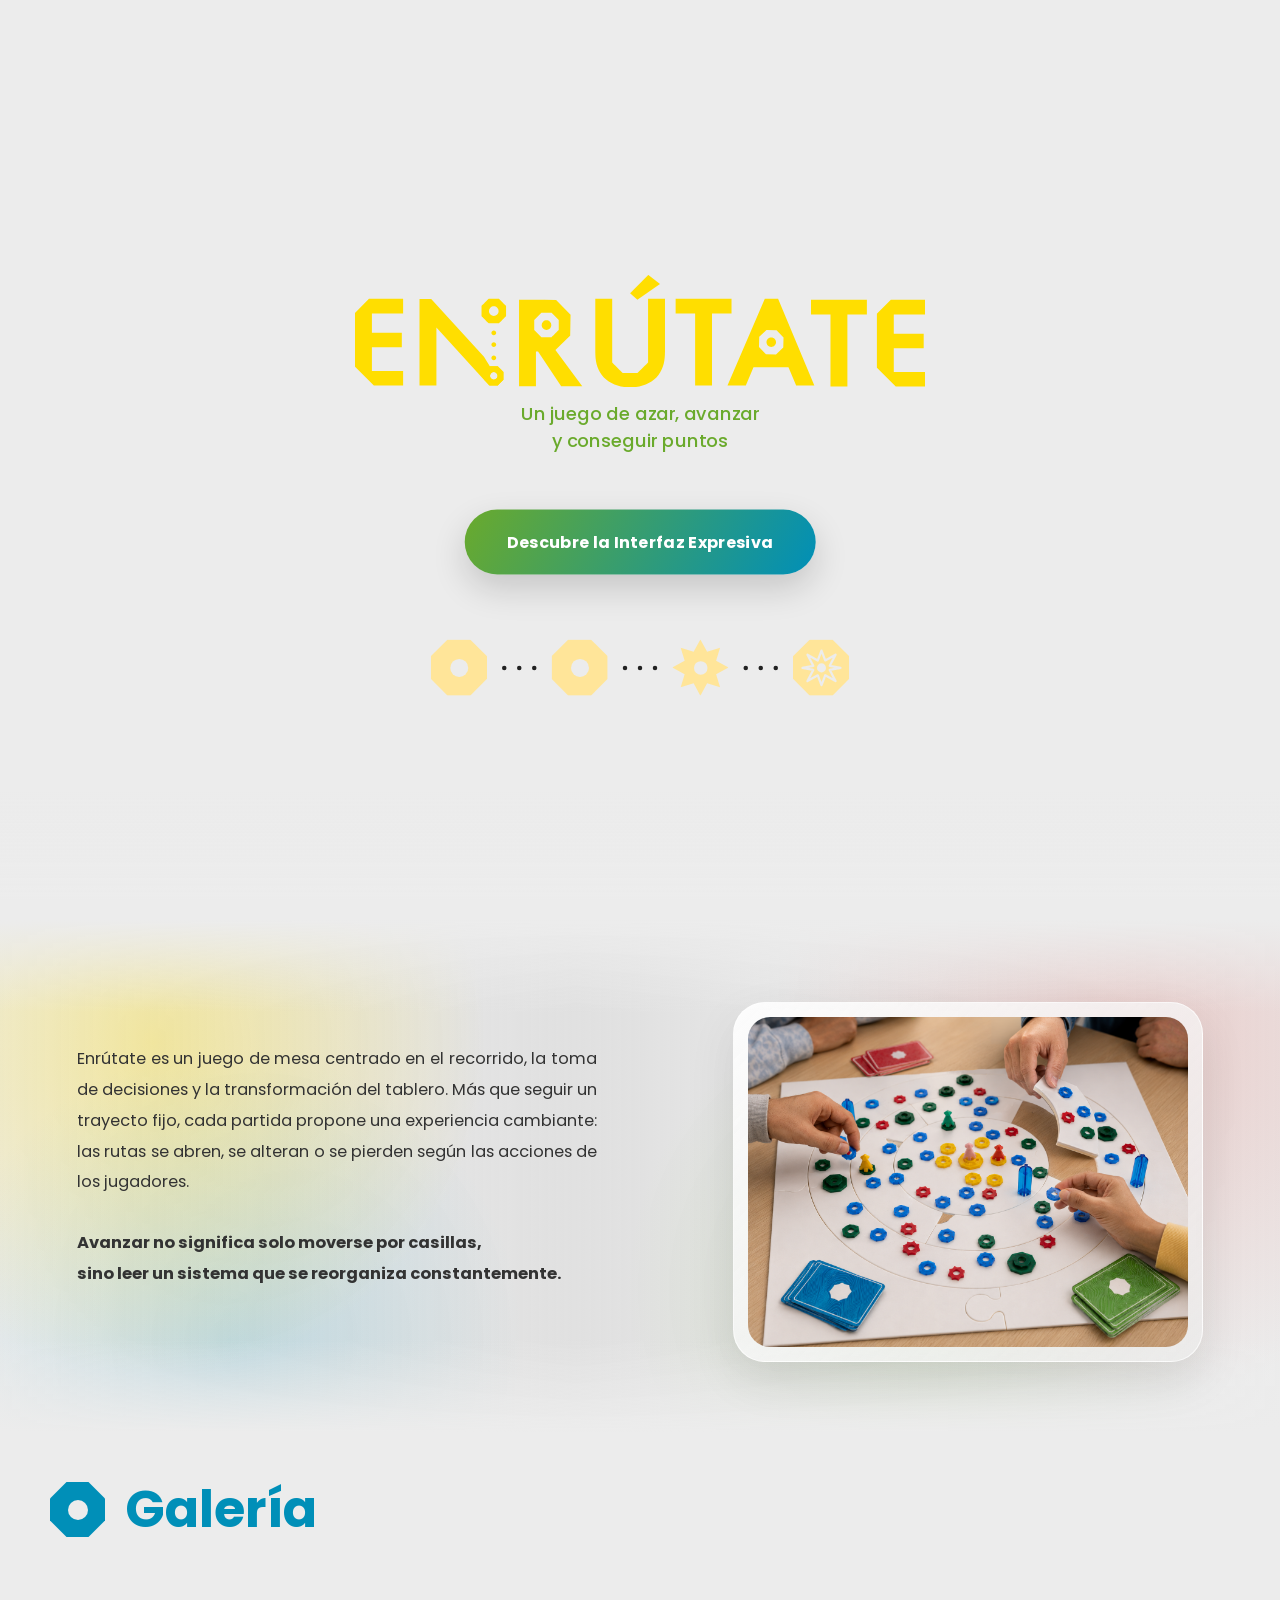
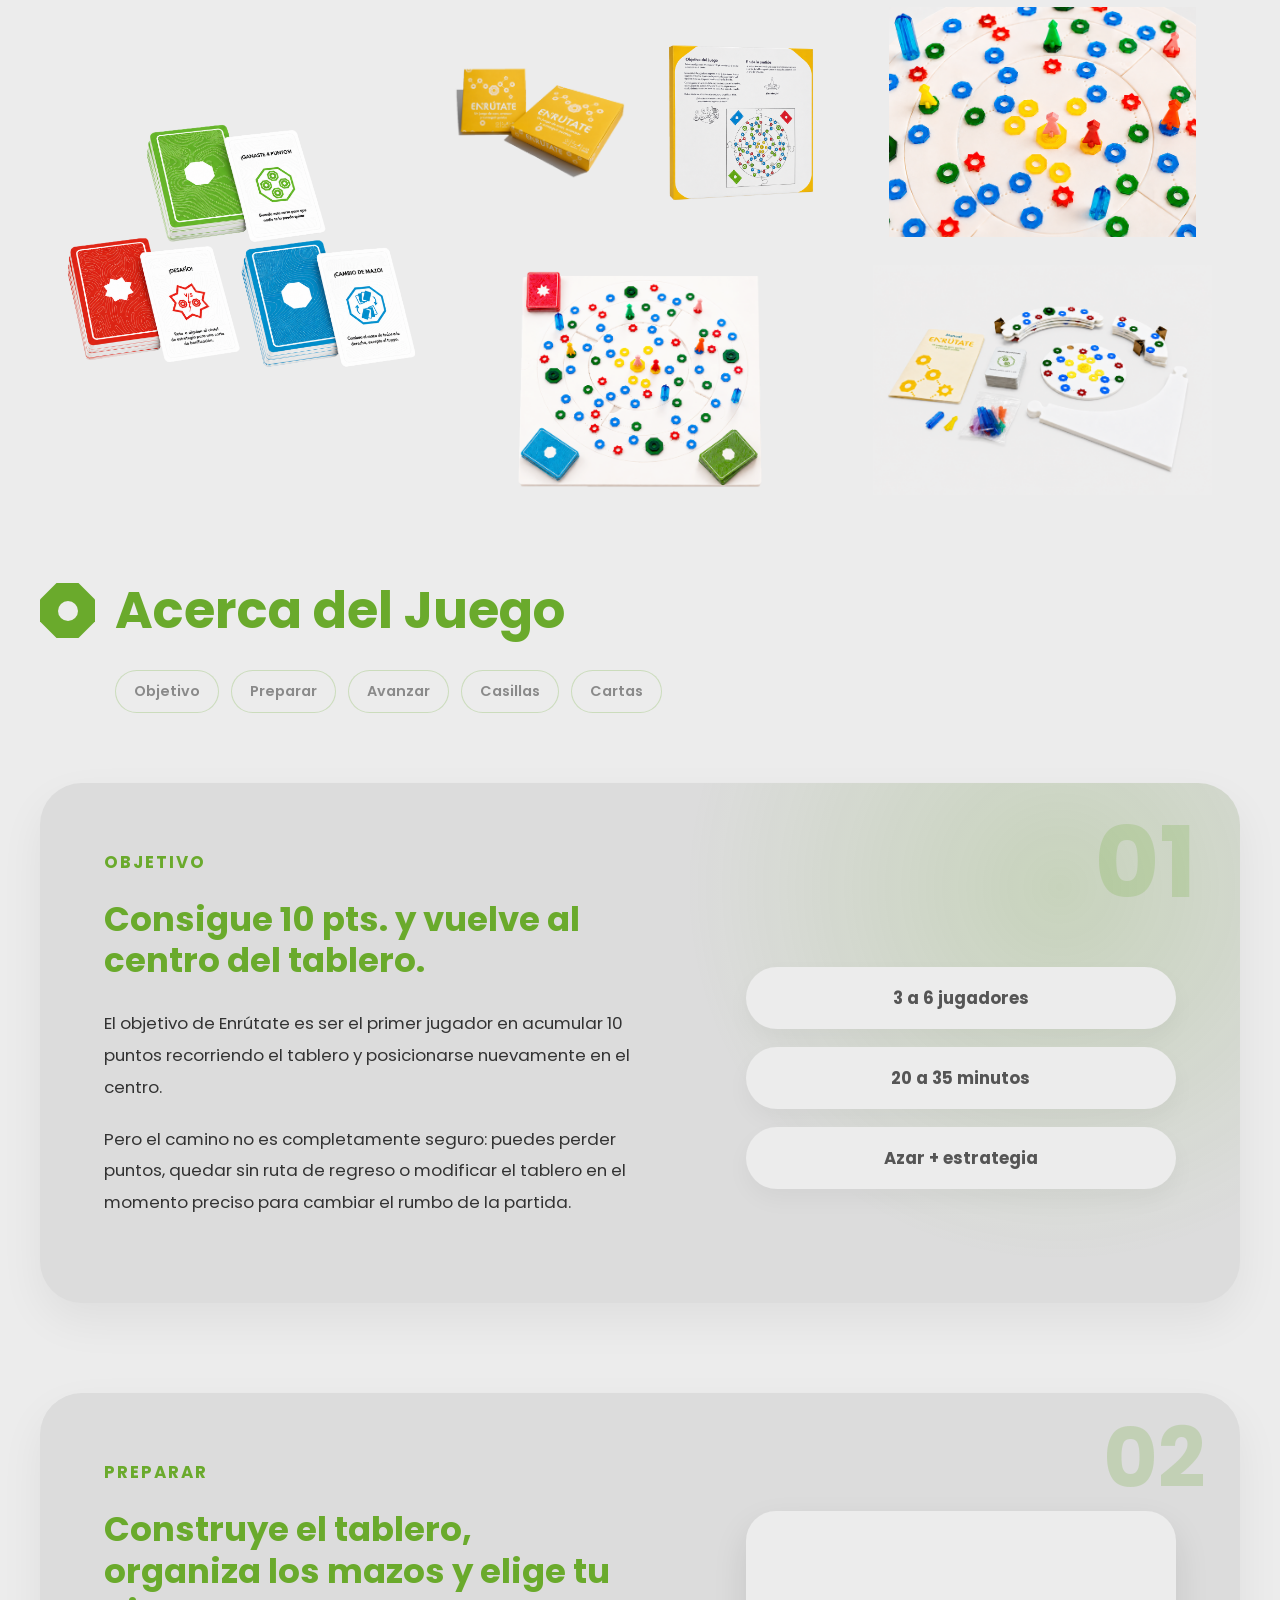
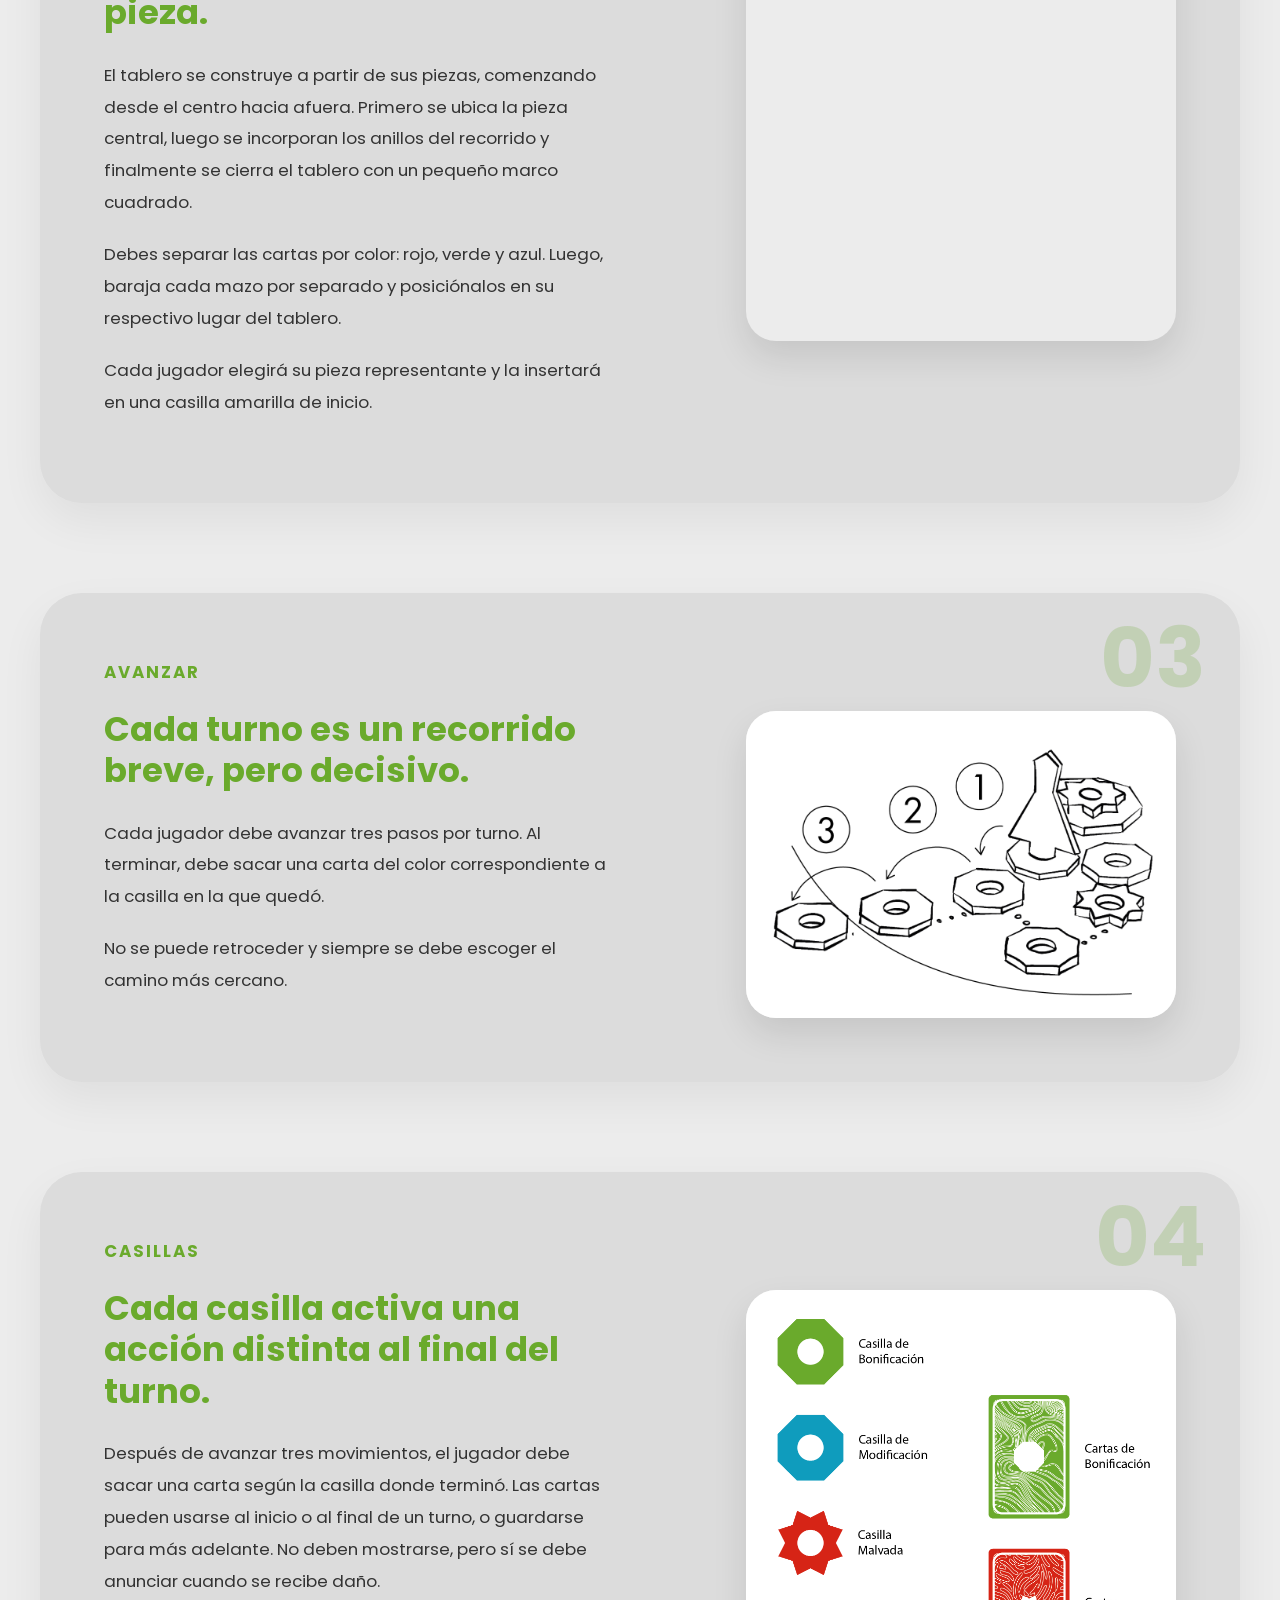
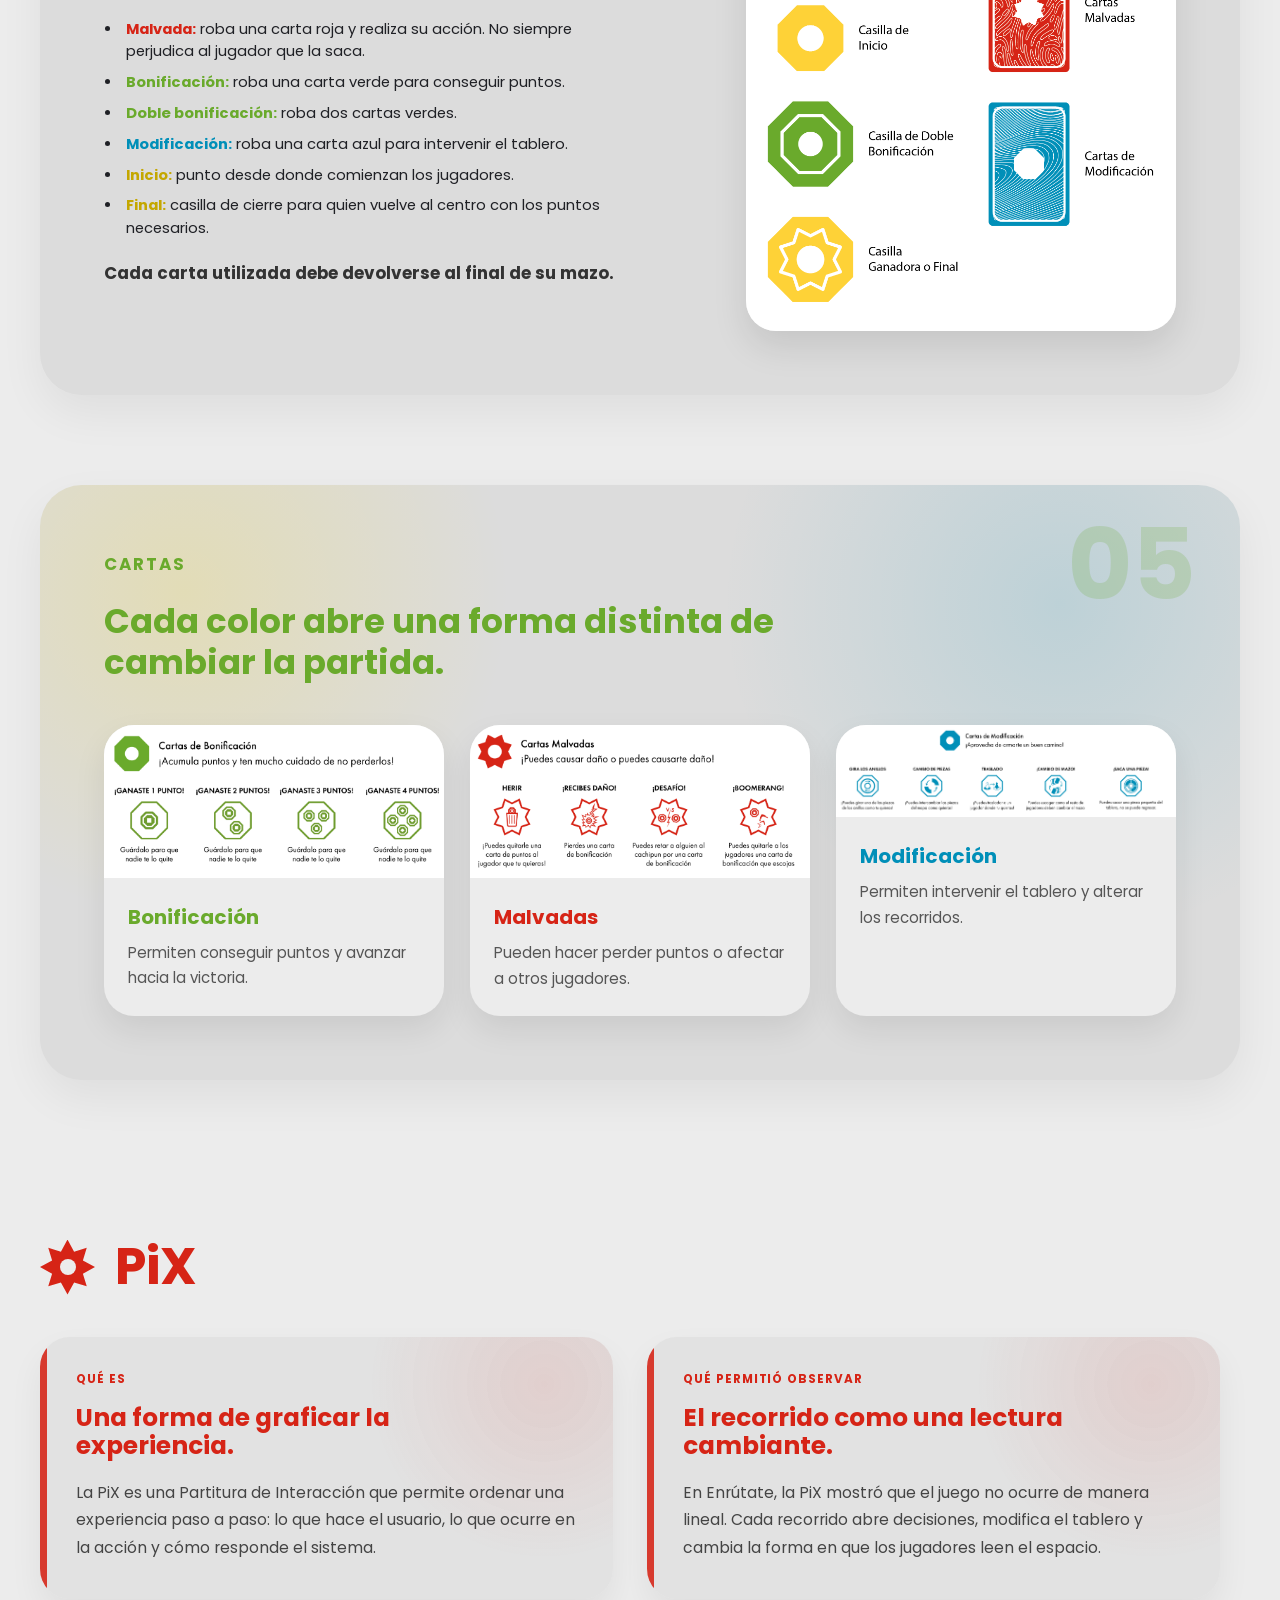
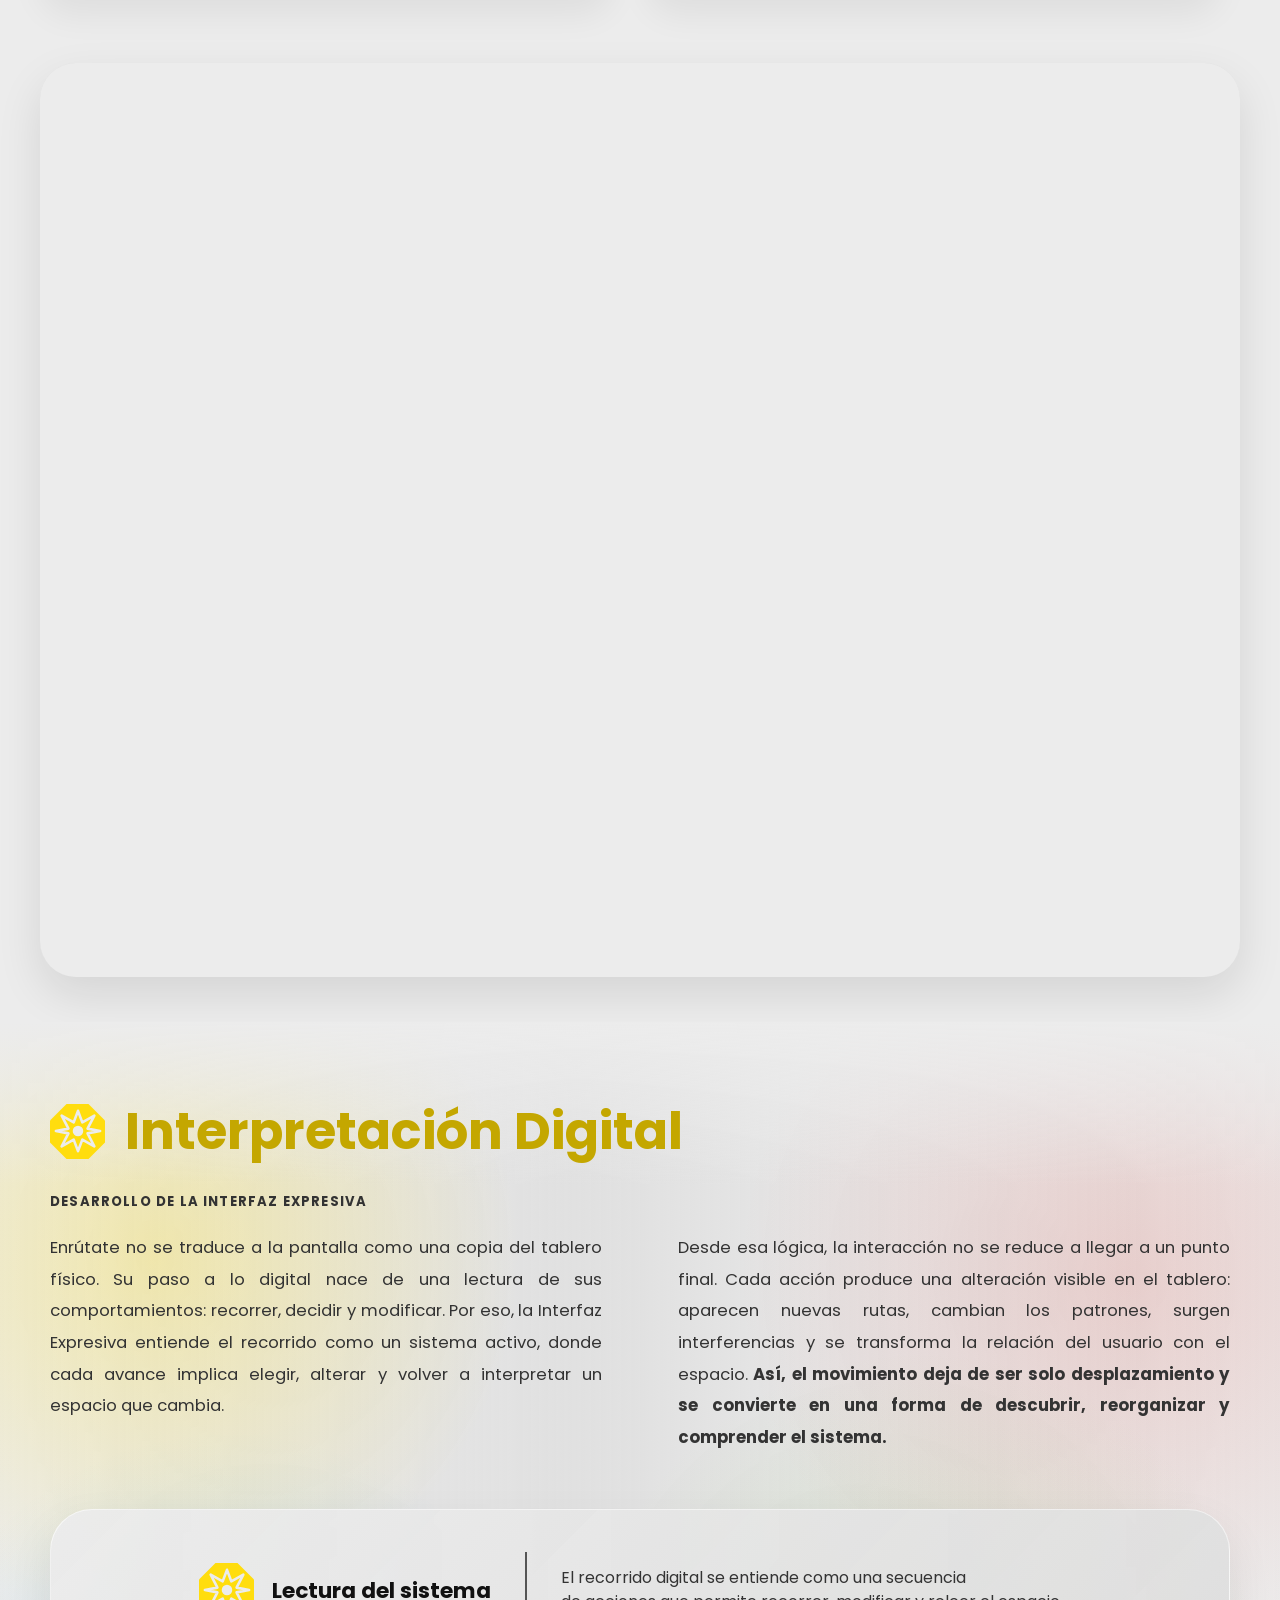
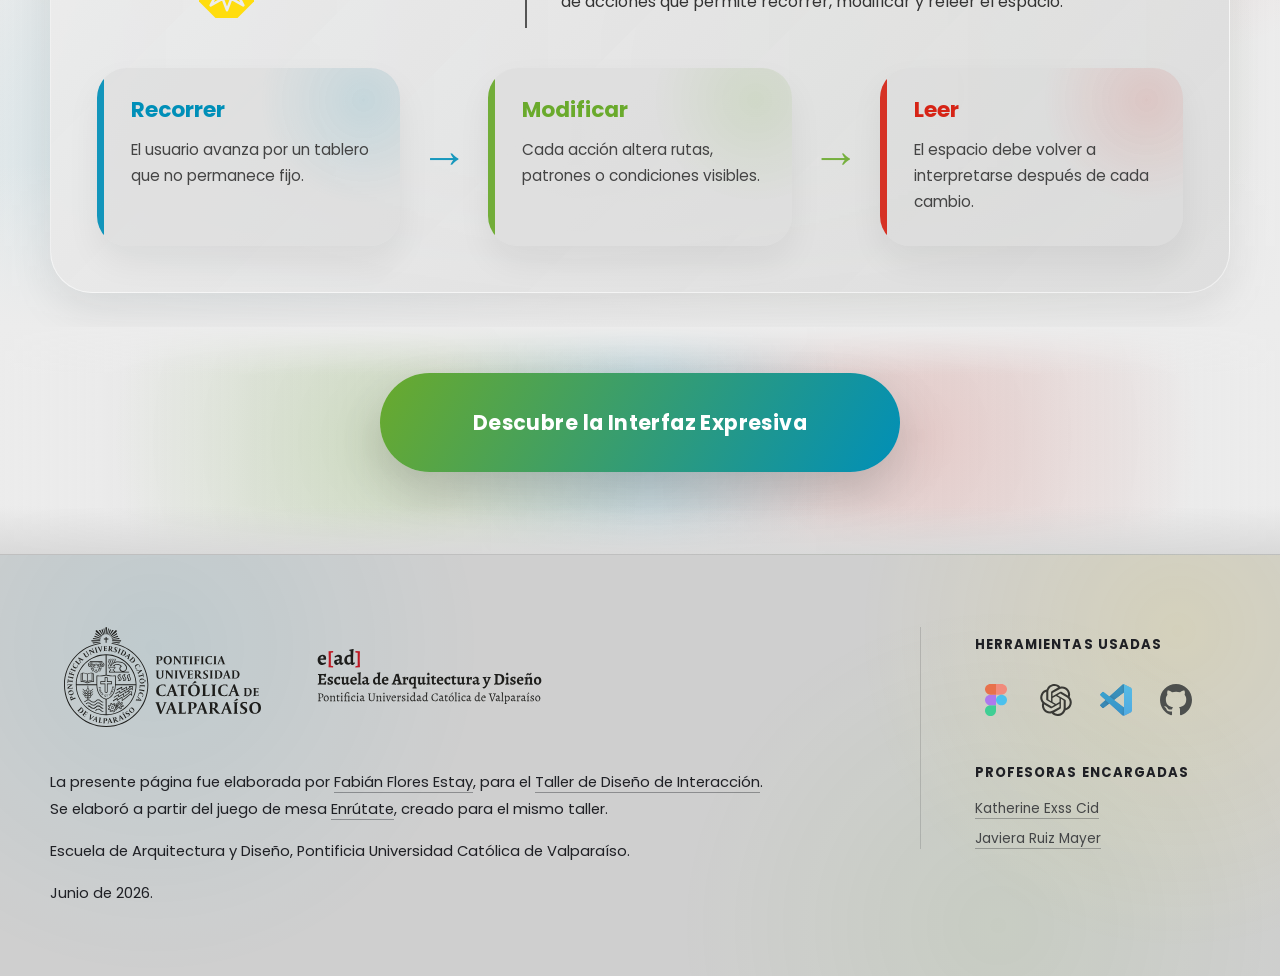
==== commit 1f6b8486: "Landing Terminado Ediciones en Landing terminado: - Galería terminada - Acerca del Juego terminado -" ====
--- a/index.html
+++ b/index.html
@@ -1,5 +1,5 @@
 <!DOCTYPE html>
-<html lang="ea">
+<html lang="es">
 <head>
     <meta charset="UTF-8">
     <meta name="viewport" content="width=device-width, initial-scale=1.0">
@@ -80,6 +80,10 @@
 
         </div>
 
+        <a class="hero-cta-button final-cta-button" href="index.experimentacion.html">
+            Descubre la Interfaz Expresiva
+        </a>
+
     </header>
 
     <!-- ========================= -->
@@ -89,21 +93,22 @@
     <section class="intro">
 
         <div class="intro-container">
-            <p>
-                Enrútate es un juego dinámico para 3 a 6 jugadores, diseñado para encontrar diversión en cada recorrido del tablero. En partidas de aproximadamente 20 a 35 minutos, los jugadores avanzan consiguiendo puntos para poder coronarse en el centro como ganador.
-            </p>
-
-            <p>
-                Durante la partida, cada decisión puede cambiar el rumbo del juego: perder puntos, quedar sin una ruta de regreso o mover el tablero en el momento preciso puede transformar completamente la experiencia. Los jugadores deberán planificar sus recorridos, adaptarse a los cambios y mantenerse atentos para no quedar fuera de camino.
-            </p>
-
-            <p>
-                Con una dinámica rápida y cambiante, Enrútate fomenta la interacción, la estrategia y la improvisación entre todos los jugadores, convirtiendo cada partida en una experiencia distinta.
-            </p>
-
-            <p class="intro-highlight">
-                ¡Aprovecha de mover el tablero y encuentra tu ruta hacia la victoria!
-            </p>
+
+            <div class="intro-copy">
+                <p>
+                    Enrútate es un juego de mesa centrado en el recorrido, la toma de decisiones y la transformación del tablero. Más que seguir un trayecto fijo, cada partida propone una experiencia cambiante: las rutas se abren, se alteran o se pierden según las acciones de los jugadores.
+                </p>
+
+                <p class="intro-highlight">
+                    <span>Avanzar no significa solo moverse por casillas,</span>
+                    <span>sino leer un sistema que se reorganiza constantemente.</span>
+                </p>
+            </div>
+
+            <figure class="intro-media">
+                <img src="assets/Intro.FuncinoamientoJuego.png" alt="Funcionamiento del juego Enrútate">
+            </figure>
+
         </div>
 
     </section>
@@ -119,43 +124,63 @@
             <h2>Galería</h2>
         </div>
 
-        <div class="gallery-carousel" id="galleryCarousel">
-
-        <button class="gallery-btn gallery-btn--prev" type="button" aria-label="Imagen anterior">
-            &#10094;
-        </button>
-
-        <div class="gallery-stage">
-
-            <figure class="gallery-slide" data-index="0">
+        <div class="gallery-grid" id="galleryGrid">
+
+            <figure class="gallery-slide gallery-slide--wide">
+                <img src="assets/galeria.06.Cartas.png" alt="Mazos de cartas de Enrútate">
+
+                <figcaption>
+                    <strong>Cartas del juego</strong>
+                    <span>Mazos de bonificación, desafío y modificación del tablero.</span>
+                </figcaption>
+            </figure>
+
+            <figure class="gallery-slide">
                 <img src="assets/galeria.01.CajaEnrútate.png" alt="Caja de Enrútate">
+
+                <figcaption>
+                    <strong>Caja del juego</strong>
+                    <span>Presentación exterior del juego de mesa Enrútate.</span>
+                </figcaption>
             </figure>
 
-            <figure class="gallery-slide" data-index="1">
+            <figure class="gallery-slide">
+                <img src="assets/galeria.05.CajaReverso.png" alt="Reverso de la caja de Enrútate">
+
+                <figcaption>
+                    <strong>Reverso de caja</strong>
+                    <span>Información general, objetivo y reglas principales del juego.</span>
+                </figcaption>
+            </figure>
+
+            <figure class="gallery-slide gallery-slide--wide">
+                <img src="assets/galeria.03.acercamiento.Tablero.png" alt="Detalle del tablero de Enrútate">
+
+                <figcaption>
+                    <strong>Detalle del tablero</strong>
+                    <span>Acercamiento a las casillas, colores y transparencias del recorrido.</span>
+                </figcaption>
+            </figure>
+
+            <figure class="gallery-slide gallery-slide--wide">
+                <img src="assets/galeria.04.TableroVistaSuperior.png" alt="Vista superior del tablero de Enrútate">
+
+                <figcaption>
+                    <strong>Vista superior</strong>
+                    <span>Lectura general del tablero, sus rutas y piezas móviles.</span>
+                </figcaption>
+            </figure>
+
+            <figure class="gallery-slide gallery-slide--wide">
                 <img src="assets/galeria.02.ContenidoJuego.png" alt="Contenido del juego Enrútate">
+
+                <figcaption>
+                    <strong>Contenido del juego</strong>
+                    <span>Piezas, tablero, cartas y componentes principales.</span>
+                </figcaption>
             </figure>
 
-            <figure class="gallery-slide" data-index="2">
-                <img src="assets/galeria.03.Tablero.png" alt="Tablero de Enrútate">
-            </figure>
-
-            <figure class="gallery-slide" data-index="3">
-                <img src="assets/galeria.04.TableroVistaSuperior.png" alt="Vista superior del tablero Enrútate">
-            </figure>
-
-            <figure class="gallery-slide" data-index="4">
-                <img src="assets/galeria.05.CajaReverso.png" alt="Reverso de la caja de Enrútate">
-            </figure>
-
-        </div>
-
-        <button class="gallery-btn gallery-btn--next" type="button" aria-label="Imagen siguiente">
-            &#10095;
-        </button>
-
-        <div class="gallery-dots" aria-label="Indicadores de galería"></div>
-
-    </div>
+        </div>
 
 </section>
 
@@ -210,11 +235,13 @@
                     </p>
                 </div>
 
-                <div class="about-summary">
-                    <span>3 a 6 jugadores</span>
-                    <span>20 a 35 minutos</span>
-                    <span>Azar + estrategia</span>
-                </div>
+                <aside class="about-objective-aside" aria-label="Datos principales del juego">
+                    <div class="about-summary">
+                        <span>3 a 6 jugadores</span>
+                        <span>20 a 35 minutos</span>
+                        <span>Azar + estrategia</span>
+                    </div>
+                </aside>
 
             </article>
 
@@ -226,25 +253,37 @@
                     <p class="about-kicker">Preparar</p>
 
                     <h3>
-                        Ordena las cartas, elige tu pieza y comienza desde una casilla amarilla.
+                        Construye el tablero, organiza los mazos y elige tu pieza.
                     </h3>
 
                     <p>
-                        Separa las cartas por color y baraja cada mazo por separado. Luego, ubícalos en su respectivo lugar del tablero.
-                    </p>
-
-                    <p>
-                        Cada jugador escoge una pieza representante e inicia la partida desde una casilla amarilla.
-                    </p>
-                </div>
-
-                <figure class="about-image">
-                    <img src="assets/A.Juego.01.PrepararTablero.png" alt="Cómo preparar el juego Enrútate">
+                        El tablero se construye a partir de sus piezas, comenzando desde el centro hacia afuera. Primero se ubica la pieza central, luego se incorporan los anillos del recorrido y finalmente se cierra el tablero con un pequeño marco cuadrado.
+                    </p>
+
+                    <p>
+                        Debes separar las cartas por color: rojo, verde y azul. Luego, baraja cada mazo por separado y posiciónalos en su respectivo lugar del tablero.
+                    </p>
+
+                    <p>
+                        Cada jugador elegirá su pieza representante y la insertará en una casilla amarilla de inicio.
+                    </p>
+                </div>
+
+                <figure class="about-image about-image--video">
+                    <video 
+                        src="assets/EnsambleTableroEnrutate.vF.mp4"
+                        autoplay
+                        muted
+                        loop
+                        playsinline
+                        preload="metadata"
+                        aria-label="Video de ensamble del tablero Enrútate">
+                    </video>
                 </figure>
 
             </article>
 
-            <article id="about-avanzar" class="about-block about-block--media about-block--reverse">
+            <article id="about-avanzar" class="about-block about-block--media">
 
                 <span class="about-number">03</span>
 
@@ -278,11 +317,24 @@
                     <p class="about-kicker">Casillas</p>
 
                     <h3>
-                        El tablero se organiza por rutas, colores y decisiones.
+                        Cada casilla activa una acción distinta al final del turno.
                     </h3>
 
                     <p>
-                        El centro funciona como punto de partida y de final. Desde ahí, las rutas periféricas conducen a casillas especiales que pueden beneficiar, perjudicar o modificar el recorrido.
+                        Después de avanzar tres movimientos, el jugador debe sacar una carta según la casilla donde terminó. Las cartas pueden usarse al inicio o al final de un turno, o guardarse para más adelante. No deben mostrarse, pero sí se debe anunciar cuando se recibe daño.
+                    </p>
+
+                    <ul class="about-cell-list">
+                        <li><strong>Malvada:</strong> roba una carta roja y realiza su acción. No siempre perjudica al jugador que la saca.</li>
+                        <li><strong>Bonificación:</strong> roba una carta verde para conseguir puntos.</li>
+                        <li><strong>Doble bonificación:</strong> roba dos cartas verdes.</li>
+                        <li><strong>Modificación:</strong> roba una carta azul para intervenir el tablero.</li>
+                        <li><strong>Inicio:</strong> punto desde donde comienzan los jugadores.</li>
+                        <li><strong>Final:</strong> casilla de cierre para quien vuelve al centro con los puntos necesarios.</li>
+                    </ul>
+
+                    <p class="about-cell-note">
+                        Cada carta utilizada debe devolverse al final de su mazo.
                     </p>
                 </div>
 
@@ -350,12 +402,32 @@
         </div>
         
         <div class="pix-intro">
-            <p>
-                La Partitura de Interacción fue el punto de partida para reconocer aquello que hacía particular la experiencia de Enrútate. A través de ella se hizo visible cómo los jugadores no solo avanzaban por el tablero, sino que leían sus cambios, descubrían nuevas posibilidades y reorganizaban sus decisiones a partir de piezas móviles, transparencias y obstáculos. Desde esta observación surge el fundamento de la experimentación digital:
-            </p>
-        </div>
-
-        <br>
+
+            <article class="pix-info-card">
+                <span class="pix-info-label">Qué es</span>
+
+                <h3>
+                    Una forma de graficar la experiencia.
+                </h3>
+
+                <p>
+                    La PiX es una Partitura de Interacción que permite ordenar una experiencia paso a paso: lo que hace el usuario, lo que ocurre en la acción y cómo responde el sistema.
+                </p>
+            </article>
+
+            <article class="pix-info-card">
+                <span class="pix-info-label">Qué permitió observar</span>
+
+                <h3>
+                    El recorrido como una lectura cambiante.
+                </h3>
+
+                <p>
+                    En Enrútate, la PiX mostró que el juego no ocurre de manera lineal. Cada recorrido abre decisiones, modifica el tablero y cambia la forma en que los jugadores leen el espacio.
+                </p>
+            </article>
+
+        </div>
 
         <div class="pix-container">
 
@@ -384,19 +456,71 @@
             <h2>Interpretación Digital</h2>
         </div>
 
-        <div class="interpretacion-texto">
-
-            <p>
-                Este proyecto nace del análisis del juego de mesa Enrútate y de su Partitura de Interacción, donde se observa que la experiencia no depende únicamente de avanzar por el tablero, sino de leer un recorrido que cambia constantemente.
-            </p>
-
-            <p>
-                La propuesta toma como fundamento la tensión entre lo visible y lo modificable. En el juego físico, las piezas transparentes permiten intervenir el tablero, mientras que las piezas opacas fijan posiciones, cuerpos y obstáculos. Esta relación material transforma la ruta en una lectura por capas: algunas posibilidades se muestran, otras se ocultan y otras aparecen solo cuando el jugador modifica el sistema.
-            </p>
-
-            <p>
-                Más que traducir literalmente el tablero, la experimentación digital busca explorar cómo una interfaz puede revelar progresivamente sus recorridos. <strong>El movimiento deja de ser solo desplazamiento y se convierte en una forma de descubrir, reorganizar y comprender el espacio.</strong>
-            </p>
+        <div class="interpretacion-layout">
+
+            <div class="interpretacion-texto">
+
+                <p class="interpretacion-kicker">
+                    Desarrollo de la Interfaz Expresiva
+                </p>
+
+                <p>
+                    Enrútate no se traduce a la pantalla como una copia del tablero físico. Su paso a lo digital nace de una lectura de sus comportamientos: recorrer, decidir y modificar. Por eso, la Interfaz Expresiva entiende el recorrido como un sistema activo, donde cada avance implica elegir, alterar y volver a interpretar un espacio que cambia.
+                </p>
+
+                <p>
+                    Desde esa lógica, la interacción no se reduce a llegar a un punto final. Cada acción produce una alteración visible en el tablero: aparecen nuevas rutas, cambian los patrones, surgen interferencias y se transforma la relación del usuario con el espacio. <strong>Así, el movimiento deja de ser solo desplazamiento y se convierte en una forma de descubrir, reorganizar y comprender el sistema.</strong>
+                </p>
+
+            </div>
+
+            <aside class="interpretacion-panel" aria-label="Síntesis visual de la interpretación digital">
+
+                <div class="interpretacion-panel-top">
+
+                    <span class="interpretacion-panel-icon"></span>
+
+                    <div class="interpretacion-panel-heading">
+                        <h3>Lectura del sistema</h3>
+
+                        <p>
+                            El recorrido digital se entiende como una secuencia<br>
+                            de acciones que permite recorrer, modificar y releer el espacio.
+                        </p>
+                    </div>
+
+                </div>
+
+                <div class="interpretacion-panel-flow">
+
+                    <article class="interpretacion-step interpretacion-step--blue">
+                        <h4>Recorrer</h4>
+                        <p>
+                            El usuario avanza por un tablero que no permanece fijo.
+                        </p>
+                    </article>
+
+                    <span class="interpretacion-arrow interpretacion-arrow--blue">→</span>
+
+                    <article class="interpretacion-step interpretacion-step--green">
+                        <h4>Modificar</h4>
+                        <p>
+                            Cada acción altera rutas, patrones o condiciones visibles.
+                        </p>
+                    </article>
+
+                    <span class="interpretacion-arrow interpretacion-arrow--green">→</span>
+
+                    <article class="interpretacion-step interpretacion-step--red">
+                        <h4>Leer</h4>
+                        <p>
+                            El espacio debe volver a interpretarse después de cada cambio.
+                        </p>
+                    </article>
+
+                </div>
+
+            </aside>
 
         </div>
 
@@ -408,8 +532,8 @@
 
     <section class="final-cta">
 
-        <a class="final-cta-button" href="#" target="_blank" rel="noopener noreferrer">
-            Mira la experimentación digital del juego
+        <a class="final-cta-button" href="index.experimentacion.html">
+            Descubre la Interfaz Expresiva
         </a>
 
     </section>
@@ -420,35 +544,99 @@
 
     <footer class="site-footer">
 
-        <div class="footer-logos">
-
-            <div class="footer-logo-placeholder">
-                <img src="assets/LogoPUCVnegro.svg" alt="Logo Pontificia Universidad Católica de Valparaíso">
+        <div class="footer-inner">
+
+            <div class="footer-main">
+
+                <div class="footer-logos">
+
+                    <div class="footer-logo-placeholder">
+                        <img src="assets/LogoPUCVnegro.svg" alt="Logo Pontificia Universidad Católica de Valparaíso">
+                    </div>
+
+                    <div class="footer-logo-placeholder">
+                        <img src="assets/LogoEadNegro.svg" alt="Logo Escuela de Arquitectura y Diseño PUCV">
+                    </div>
+
+                </div>
+
+                <div class="footer-text">
+                    <p>
+                        La presente página fue elaborada por 
+                        <a class="footer-inline-link" href="https://wiki.ead.pucv.cl/Fabi%C3%A1n_Flores" target="_blank" rel="noopener noreferrer">Fabián Flores Estay</a>, 
+                        para el 
+                        <a class="footer-inline-link" href="https://wiki.ead.pucv.cl/Taller_de_Dise%C3%B1o_de_Interacci%C3%B3n_2026" target="_blank" rel="noopener noreferrer">Taller de Diseño de Interacción</a>.
+                        Se elaboró a partir del juego de mesa 
+                        <a class="footer-inline-link" href="https://wiki.ead.pucv.cl/Enr%C3%BAtate" target="_blank" rel="noopener noreferrer">Enrútate</a>, 
+                        creado para el mismo taller.
+                    </p>
+
+                    <p>
+                        Escuela de Arquitectura y Diseño, Pontificia Universidad Católica de Valparaíso.
+                    </p>
+
+                    <p>
+                        Junio de 2026.
+                    </p>
+                </div>
+
             </div>
 
-            <div class="footer-logo-placeholder">
-                <img src="assets/LogoEadNegro.svg" alt="Logo Escuela de Arquitectura y Diseño PUCV">
-            </div>
-
-        </div>
-
-        <div class="footer-text">
-            <p>
-                La presente página fue elaborada por Fabián Flores Estay, para el Taller de Diseño de Interacción.
-                Se elaboró a partir del juego de mesa Enrútate, creado para el mismo taller.
-            </p>
-
-            <p>
-                Escuela de Arquitectura y Diseño, Pontificia Universidad Católica de Valparaíso.
-            </p>
-
-            <p>
-                Junio de 2026.
-            </p>
+            <aside class="footer-tools" aria-label="Programas usados en el proyecto">
+
+                <p class="footer-tools-title">
+                    Herramientas usadas
+                </p>
+
+                <div class="footer-tools-list">
+
+                    <div class="footer-tool">
+                        <img src="assets/Figma-logo.svg" alt="Figma">
+                        <span>Figma</span>
+                    </div>
+
+                    <div class="footer-tool">
+                        <img src="assets/ChatGPT-logo.svg" alt="Chat GPT con razonamiento Alto">
+                        <span>Chat GPT con razonamiento Alto</span>
+                    </div>
+
+                    <div class="footer-tool">
+                        <img src="assets/Visual-Studio-Code-logo.svg" alt="Visual Studio Code">
+                        <span>Visual Studio Code</span>
+                    </div>
+
+                    <div class="footer-tool">
+                        <img src="assets/Github-logo.svg" alt="Github Desktop">
+                        <span>Github Desktop</span>
+                    </div>
+
+                </div>
+                <div class="footer-teachers">
+
+                    <p class="footer-tools-title">
+                        Profesoras encargadas
+                    </p>
+
+                    <div class="footer-teachers-list">
+
+                        <a href="https://wiki.ead.pucv.cl/Katherine_Exss" target="_blank" rel="noopener noreferrer">
+                            Katherine Exss Cid
+                        </a>
+
+                        <a href="https://wiki.ead.pucv.cl/Javiera_Ruiz" target="_blank" rel="noopener noreferrer">
+                            Javiera Ruiz Mayer
+                        </a>
+
+                    </div>
+
+                </div>
+            </aside>
+
         </div>
 
     </footer>
-
+    
     <script src="script.js"></script>
+    
 </body>
 </html>
--- a/style.css
+++ b/style.css
@@ -3,7 +3,6 @@
 /* ================================= */
 
 @import url('https://fonts.googleapis.com/css2?family=Poppins:wght@400;500;700&display=swap');
-
 
 /* ================================= */
 /* RESET */
@@ -40,6 +39,8 @@
     --gray:#D9D9D9;
 
     --hero-scale:.75;
+
+    --icon-casilla-estrella:url("data:image/svg+xml,%3Csvg xmlns='http://www.w3.org/2000/svg' viewBox='0 0 100 100'%3E%3Cpolygon points='50,8 59,32 84,18 70,45 96,50 70,55 84,82 59,68 50,92 41,68 16,82 30,55 4,50 30,45 16,18 41,32' fill='none' stroke='%23ECECEC' stroke-width='5.5' stroke-linejoin='round'/%3E%3Ccircle cx='50' cy='50' r='11' fill='%23ECECEC'/%3E%3C/svg%3E");
 }
 
 /* ================================= */
@@ -161,12 +162,12 @@
     left:0;
     right:0;
     bottom:0;
-    height:180px;
+    height:110px;
 
     background:linear-gradient(
         to bottom,
         rgba(236,236,236,0) 0%,
-        rgba(236,236,236,0.65) 58%,
+        rgba(236,236,236,0.72) 62%,
         #ECECEC 100%
     );
 
@@ -223,7 +224,7 @@
 .hero-content{
     position:absolute;
     left:50%;
-    top:42%;
+    top:40.5%;
     transform:translate(-50%, -50%) scale(var(--hero-scale));
     transform-origin:center center;
     z-index:80;
@@ -241,6 +242,26 @@
     line-height:1.5;
     color:var(--green);
     margin-top:18px;
+}
+
+.hero .hero-cta-button.final-cta-button{
+    position:absolute;
+    left:50%;
+    top:60.2%;
+
+    z-index:110;
+
+    transform:translate(-50%, -50%);
+
+    padding:20px 42px;
+    font-size:1rem;
+    font-weight:700;
+
+    white-space:nowrap;
+}
+
+.hero .hero-cta-button.final-cta-button:hover{
+    transform:translate(-50%, -50%) translateY(-6px) scale(1.03);
 }
 
 /* ================================= */
@@ -505,7 +526,7 @@
 /* Casilla final amarilla para Interpretación Digital */
 
 .tile-nav.yellow::before{
-    background:var(--yellow);
+    background:var(--yellow-soft);
 }
 
 .tile-nav.yellow::after{
@@ -513,7 +534,7 @@
     height:55px;
 
     background-color:transparent;
-    background-image:url("data:image/svg+xml,%3Csvg xmlns='http://www.w3.org/2000/svg' viewBox='0 0 100 100'%3E%3Cpolygon points='50,8 59,32 84,18 70,45 96,50 70,55 84,82 59,68 50,92 41,68 16,82 30,55 4,50 30,45 16,18 41,32' fill='none' stroke='%23ECECEC' stroke-width='8' stroke-linejoin='round'/%3E%3Ccircle cx='50' cy='50' r='11' fill='%23ECECEC'/%3E%3C/svg%3E");
+    background-image:var(--icon-casilla-estrella);
     background-repeat:no-repeat;
     background-position:center;
     background-size:contain;
@@ -583,7 +604,7 @@
 .hero-section-nav{
     position:absolute;
     left:50%;
-    top:68%;
+    top:70%;
     transform:translateX(-50%) scale(var(--hero-scale));
     transform-origin:center center;
     display:flex;
@@ -688,8 +709,8 @@
     width:100%;
     max-width:none;
 
-    margin:80px 0 140px 0;
-    padding:130px 40px;
+    margin:20px 0 30px 0;
+    padding:82px 40px 70px;
 
     overflow:hidden;
 
@@ -724,46 +745,178 @@
     z-index:1;
 }
 
-.intro::after{
-    content:"";
-    position:absolute;
-
-    width:520px;
-    height:520px;
-
-    right:-180px;
-    top:50%;
-
-    transform:translateY(-50%);
-
-    background:rgba(106,170,44,.12);
-    border-radius:50%;
-    filter:blur(40px);
-
-    pointer-events:none;
-    z-index:1;
-}
-
 .intro-container{
     position:relative;
     z-index:2;
 
-    max-width:900px;
+    width:100%;
+    max-width:1320px;
+    min-height:360px;
+
     margin:0 auto;
 
+    display:grid;
+    grid-template-columns:minmax(420px, 560px) minmax(360px, 470px);
+    align-items:center;
+    justify-content:center;
+    gap:96px;
+}
+
+.intro-copy{
+    width:100%;
+    max-width:520px;
+}
+
+.intro-copy p{
+    font-size:1.02rem;
+    line-height:1.9;
+    margin-bottom:30px;
+
+    text-align:justify;
+    text-align-last:left;
+
+    hyphens:auto;
+}
+
+.intro-highlight{
+    color:#333;
+    font-weight:700;
+    font-size:1.08rem;
+    line-height:1.75;
+
     text-align:center;
-}
-
-.intro p{
-    font-size:1.08rem;
-    line-height:1.95;
-    margin-bottom:30px;
-}
-
-.intro-highlight{
-    color:var(--green);
-    font-weight:700;
-    font-size:1.12rem;
+    text-align-last:center;
+}
+
+.intro-highlight span{
+    display:block;
+}
+
+.intro-media{
+    width:100%;
+    min-height:270px;
+
+    margin:0;
+    padding:14px;
+
+    display:flex;
+    align-items:center;
+    justify-content:center;
+
+    border-radius:32px;
+    border:1px solid rgba(255,255,255,.70);
+
+    background:
+        linear-gradient(
+            135deg,
+            rgba(255,255,255,.88),
+            rgba(236,236,236,.62)
+        );
+
+    overflow:hidden;
+
+    box-shadow:
+        0 18px 45px rgba(0,0,0,.10);
+}
+
+.intro-media img,
+.intro-media video{
+    width:100%;
+    height:100%;
+    min-height:270px;
+
+    display:block;
+    object-fit:cover;
+
+    border-radius:22px;
+}
+
+@media (max-width:900px){
+
+    .intro{
+        padding:64px 22px 82px;
+    }
+
+    .intro-container{
+        grid-template-columns:1fr;
+        gap:38px;
+        max-width:680px;
+    }
+
+    .intro-copy{
+        max-width:none;
+    }
+
+    .intro-copy p{
+        text-align:center;
+        text-align-last:center;
+    }
+
+    .intro-media{
+        min-height:220px;
+    }
+
+    .intro-media img,
+    .intro-media video{
+        min-height:220px;
+    }
+
+    #about-casillas{
+        grid-template-columns:1fr;
+        gap:34px;
+    }
+
+    #about-casillas .about-block-text{
+        max-width:none;
+    }
+
+    #about-casillas .about-image--large{
+        max-width:520px;
+        justify-self:center;
+    }
+
+    .about-block--media,
+    #about-casillas{
+        grid-template-columns:1fr;
+        gap:34px;
+    }
+
+    .about-block--media .about-image,
+    #about-preparar .about-image--video,
+    #about-avanzar .about-image,
+    #about-casillas .about-image--large{
+        width:100%;
+        max-width:420px;
+
+        justify-self:center;
+        align-self:center;
+
+        margin-top:20px;
+    }
+
+    .about-block--hero{
+        grid-template-columns:1fr;
+        gap:34px;
+    }
+
+    .about-objective-aside{
+        max-width:none;
+
+        justify-self:stretch;
+        align-self:center;
+
+        padding-top:0;
+    }
+
+    .about-summary{
+        grid-template-columns:1fr;
+    }
+
+    .about-summary span{
+        min-height:56px;
+        font-size:.98rem;
+    }
+
 }
 
 /* ================================= */
@@ -774,6 +927,16 @@
     max-width:1400px;
     margin:160px auto;
     padding:0 40px;
+}
+
+#galeria{
+    max-width:1260px;
+    margin-top:50px;
+    margin-bottom:70px;
+}
+
+#acerca{
+    margin-top:70px;
 }
 
 /* ================================= */
@@ -871,7 +1034,7 @@
     height:48px;
 
     background-color:transparent;
-    background-image:url("data:image/svg+xml,%3Csvg xmlns='http://www.w3.org/2000/svg' viewBox='0 0 100 100'%3E%3Cpolygon points='50,8 59,32 84,18 70,45 96,50 70,55 84,82 59,68 50,92 41,68 16,82 30,55 4,50 30,45 16,18 41,32' fill='none' stroke='%23ECECEC' stroke-width='8' stroke-linejoin='round'/%3E%3Ccircle cx='50' cy='50' r='11' fill='%23ECECEC'/%3E%3C/svg%3E");
+    background-image:var(--icon-casilla-estrella);
     background-repeat:no-repeat;
     background-position:center;
     background-size:contain;
@@ -1017,16 +1180,35 @@
 
 .about-number{
     position:absolute;
-    top:34px;
+    top:30px;
     right:44px;
 
-    color:rgba(106,170,44,.16);
-
-    font-size:7rem;
+    color:rgba(106,170,44,.20);
+
+    font-size:6.2rem;
     font-weight:700;
     line-height:1;
 
     pointer-events:none;
+
+    z-index:4;
+}
+
+.about-block > *:not(.about-number){
+    position:relative;
+    z-index:2;
+}
+
+.about-block--media .about-number,
+#about-casillas .about-number{
+    top:28px;
+    right:38px;
+
+    color:rgba(106,170,44,.22);
+
+    font-size:6rem;
+
+    z-index:5;
 }
 
 .about-kicker{
@@ -1041,15 +1223,15 @@
 }
 
 .about-block h3{
-    max-width:850px;
+    max-width:680px;
 
     color:var(--green);
 
-    font-size:clamp(2rem, 4vw, 4.4rem);
-    line-height:1.04;
+    font-size:34px;
+    line-height:1.22;
     font-weight:700;
 
-    margin-bottom:30px;
+    margin-bottom:26px;
 }
 
 .about-block p{
@@ -1061,30 +1243,90 @@
     margin-bottom:20px;
 }
 
+.about-cell-list{
+    margin:18px 0 18px 18px;
+
+    display:grid;
+    gap:8px;
+
+    color:#1F2025;
+
+    font-size:.92rem;
+    line-height:1.55;
+}
+
+.about-cell-list li{
+    padding-left:4px;
+}
+
+.about-cell-list strong{
+    font-weight:700;
+}
+
+/* Colores específicos de cada tipo de casilla */
+
+.about-cell-list li:nth-child(1) strong{
+    color:var(--red);
+}
+
+.about-cell-list li:nth-child(2) strong,
+.about-cell-list li:nth-child(3) strong{
+    color:var(--green);
+}
+
+.about-cell-list li:nth-child(4) strong{
+    color:var(--blue);
+}
+
+.about-cell-list li:nth-child(5) strong,
+.about-cell-list li:nth-child(6) strong{
+    color:#C4A700;
+}
+
+.about-cell-note{
+    margin-top:14px;
+
+    font-weight:700;
+}
+
 .about-block--hero{
     min-height:520px;
 
-    display:flex;
-    flex-direction:column;
-    justify-content:space-between;
+    display:grid;
+    grid-template-columns:minmax(0, .95fr) minmax(320px, .75fr);
+    align-items:center;
+    gap:64px;
 
     background:
         radial-gradient(circle at 85% 20%, rgba(106,170,44,.18), transparent 34%),
         #DCDCDC;
 }
 
+.about-objective-aside{
+    width:100%;
+    max-width:430px;
+
+    justify-self:end;
+    align-self:center;
+
+    padding-top:70px;
+}
+
 .about-summary{
+    display:grid;
+    grid-template-columns:1fr;
+    gap:18px;
+
+    margin-top:0;
+}
+
+.about-summary span{
     display:flex;
-    flex-wrap:wrap;
-    gap:14px;
-
-    margin-top:40px;
-}
-
-.about-summary span{
-    display:inline-flex;
-
-    padding:12px 18px;
+    align-items:center;
+    justify-content:center;
+
+    min-height:62px;
+    padding:16px 28px;
 
     border-radius:999px;
 
@@ -1092,15 +1334,18 @@
 
     color:#555;
 
-    font-size:.92rem;
-    font-weight:600;
+    font-size:1.04rem;
+    font-weight:700;
+    text-align:center;
+
+    box-shadow:0 10px 24px rgba(0,0,0,.04);
 }
 
 .about-block--media{
     display:grid;
-    grid-template-columns:minmax(0, .85fr) minmax(360px, 1.15fr);
+    grid-template-columns:minmax(0, .9fr) minmax(320px, .95fr);
     align-items:center;
-    gap:48px;
+    gap:56px;
 }
 
 .about-block--reverse .about-block-text{
@@ -1129,12 +1374,146 @@
     display:block;
 }
 
+.about-block--media .about-image{
+    width:min(100%, 520px);
+
+    justify-self:end;
+    align-self:end;
+}
+
+.about-image--video{
+    width:min(100%, 370px);
+
+    aspect-ratio:1 / 1;
+
+    justify-self:end;
+    align-self:end;
+
+    background:#ECECEC;
+}
+
+.about-image--video video{
+    width:100%;
+    height:100%;
+
+    display:block;
+
+    object-fit:cover;
+    object-position:center center;
+}
+
 .about-image--large{
-    margin-top:40px;
+    width:min(100%, 520px);
+
+    margin:34px auto 0;
+
+    justify-self:center;
 }
 
 .about-block--wide{
-    padding-bottom:52px;
+    padding-bottom:64px;
+}
+
+#about-casillas{
+    display:grid;
+    grid-template-columns:minmax(0, 1fr) minmax(280px, 390px);
+    align-items:center;
+    gap:64px;
+}
+
+#about-casillas .about-block-text{
+    max-width:560px;
+}
+
+#about-casillas .about-image--large{
+    width:100%;
+    max-width:390px;
+
+    margin:0;
+
+    justify-self:end;
+    align-self:end;
+}
+
+#about-casillas .about-image--large img{
+    width:100%;
+    height:auto;
+
+    display:block;
+}
+
+/* Ajuste final: imagen/video a la altura del título y alineado al número */
+
+.about-block--media .about-number,
+#about-casillas .about-number{
+    top:24px;
+    right:34px;
+
+    font-size:5.2rem;
+    color:rgba(106,170,44,.22);
+
+    z-index:5;
+}
+
+.about-block--media{
+    grid-template-columns:minmax(0, .92fr) minmax(360px, .9fr);
+    align-items:start;
+    gap:64px;
+}
+
+.about-block--media .about-image{
+    width:min(100%, 430px);
+
+    justify-self:end;
+    align-self:start;
+
+    margin-top:54px;
+}
+
+/* Video de Preparar */
+
+#about-avanzar .about-image{
+    width:min(100%, 430px);
+
+    justify-self:end;
+    align-self:start;
+
+    margin-top:54px;
+}
+
+#about-preparar .about-image--video{
+    width:min(100%, 430px);
+
+    justify-self:end;
+    align-self:start;
+
+    margin-top:54px;
+}
+
+#about-avanzar .about-image{
+    width:min(100%, 430px);
+
+    justify-self:end;
+    align-self:start;
+
+    margin-top:54px;
+}
+
+#about-casillas{
+    display:grid;
+    grid-template-columns:minmax(0, .95fr) minmax(360px, .9fr);
+    align-items:start;
+    gap:64px;
+}
+
+#about-casillas .about-image--large{
+    width:min(100%, 430px);
+    max-width:430px;
+
+    justify-self:end;
+    align-self:start;
+
+    margin-top:54px;
 }
 
 .about-block--cards{
@@ -1177,6 +1556,17 @@
 .about-card img{
     width:100%;
     display:block;
+
+    cursor:zoom-in;
+
+    transition:
+        transform .35s ease,
+        filter .35s ease;
+}
+
+.about-card img:hover{
+    transform:scale(1.025);
+    filter:brightness(.92);
 }
 
 .about-card figcaption{
@@ -1237,19 +1627,103 @@
 
 .pix-section{
     max-width:1280px;
+    margin-bottom:28px;
 }
 
 .pix-intro{
-    max-width:900px;
-    margin:-24px auto 54px auto;
-
-    text-align:center;
-}
-
-.pix-intro p{
-    font-size:1.05rem;
-    line-height:1.9;
+    width:100%;
+    max-width:1180px;
+    margin:-18px 0 64px 0;
+
+    display:grid;
+    grid-template-columns:repeat(2, minmax(0, 1fr));
+    gap:34px;
+
+    text-align:left;
+}
+
+.pix-info-card{
+    position:relative;
+
+    padding:34px 36px 38px;
+
+    border-radius:30px;
+
+    background:
+        radial-gradient(circle at 88% 18%, rgba(214,36,22,.10), transparent 32%),
+        rgba(220,220,220,.62);
+
+    box-shadow:
+        0 16px 34px rgba(0,0,0,.06);
+
+    overflow:hidden;
+}
+
+.pix-info-card::before{
+    content:"";
+    position:absolute;
+    left:0;
+    top:0;
+    width:7px;
+    height:100%;
+
+    background:var(--red);
+    opacity:.88;
+}
+
+.pix-info-label{
+    display:block;
+
+    margin-bottom:16px;
+
+    color:var(--red);
+    font-size:.74rem;
+    font-weight:700;
+    text-transform:uppercase;
+    letter-spacing:.08em;
+}
+
+.pix-info-card h3{
+    max-width:420px;
+
+    margin-bottom:18px;
+
+    color:var(--red);
+    font-size:1.55rem;
+    line-height:1.15;
+    font-weight:700;
+}
+
+.pix-info-card p{
+    max-width:520px;
+    margin:0;
+
     color:#444;
+    font-size:.98rem;
+    line-height:1.75;
+
+    text-align:left;
+    text-align-last:left;
+
+    hyphens:none;
+}
+
+@media (max-width:800px){
+
+    .pix-intro{
+        grid-template-columns:1fr;
+        gap:24px;
+        margin-bottom:54px;
+    }
+
+    .pix-info-card{
+        padding:30px 28px 34px;
+    }
+
+    .pix-info-card h3{
+        font-size:1.35rem;
+    }
+
 }
 
 .pix-container{
@@ -1285,8 +1759,8 @@
     width:100vw;
     max-width:none;
 
-    margin:160px calc(50% - 50vw);
-    padding:130px 40px;
+    margin:45px calc(50% - 50vw) 0;
+    padding:82px 40px 34px;
 
     overflow:hidden;
 
@@ -1325,41 +1799,454 @@
     position:relative;
     z-index:2;
 
-    max-width:1280px;
+    max-width:1180px;
     margin-left:auto;
     margin-right:auto;
-    margin-bottom:60px;
-}
-
-.interpretacion-texto{
+    margin-bottom:36px;
+}
+
+.interpretacion-layout{
     position:relative;
     z-index:2;
 
-    max-width:900px;
-    margin:auto;
+    width:100%;
+    max-width:1180px;
+    margin:0 auto;
+
+    display:block;
+}
+
+.interpretacion-texto{
+    width:100%;
+    max-width:none;
+
+    display:grid;
+    grid-template-columns:repeat(2, minmax(0, 1fr));
+    column-gap:76px;
+
+    margin-bottom:54px;
+
+    text-align:left;
+}
+
+.interpretacion-kicker{
+    grid-column:1 / -1;
+
+    display:inline-flex;
+    align-items:center;
+
+    margin-bottom:24px !important;
+
+    color:#C4A700;
+    font-size:.82rem !important;
+    line-height:1 !important;
+    font-weight:700;
+    text-transform:uppercase;
+    letter-spacing:.09em;
+}
+
+.interpretacion-texto p{
+    margin:0;
+
+    color:#333;
+    font-size:1.04rem;
+    line-height:1.9;
+
+    text-align:justify;
+    text-align-last:left;
+
+    hyphens:none;
+}
+
+.interpretacion-texto strong{
+    color:#333;
+    font-weight:700;
+}
+/* Panel horizontal */
+
+.interpretacion-panel{
+    position:relative;
+    z-index:2;
+
+    width:100%;
+    max-width:1180px;
+
+    margin:56px auto 0;
+    padding:42px 46px 46px;
+
+    border-radius:42px;
+    border:1px solid rgba(255,255,255,.55);
+
+    background:
+        linear-gradient(
+            135deg,
+            rgba(236,236,236,.96) 0%,
+            rgba(220,220,220,.92) 100%
+        );
+
+    box-shadow:
+        0 18px 45px rgba(0,0,0,.08);
+
+    overflow:hidden;
+}
+
+.interpretacion-panel-top{
+    width:100%;
+
+    display:flex;
+    align-items:center;
+    justify-content:center;
+    gap:18px;
+
+    margin-bottom:40px;
+}
+
+.interpretacion-panel-icon{
+    position:relative;
+
+    width:55px;
+    height:55px;
+    flex:0 0 55px;
+
+    background:var(--yellow);
+
+    clip-path:polygon(
+        30% 0%,
+        70% 0%,
+        100% 30%,
+        100% 70%,
+        70% 100%,
+        30% 100%,
+        0% 70%,
+        0% 30%
+    );
+}
+
+.interpretacion-panel-icon::after{
+    content:"";
+
+    position:absolute;
+
+    width:48px;
+    height:48px;
+
+    top:50%;
+    left:50%;
+
+    transform:translate(-50%, -50%);
+
+    background-color:transparent;
+    background-image:var(--icon-casilla-estrella);
+    background-repeat:no-repeat;
+    background-position:center;
+    background-size:contain;
+
+    border-radius:0;
+}
+
+.interpretacion-panel-heading{
+    display:grid;
+    grid-template-columns:auto 2px minmax(420px, 520px);
+    align-items:center;
+    column-gap:34px;
+}
+
+.interpretacion-panel-heading::before{
+    content:"";
+
+    grid-column:2;
+    grid-row:1;
+
+    width:2px;
+    height:76px;
+
+    background:rgba(30,30,30,.72);
+}
+
+.interpretacion-panel-heading h3{
+    grid-column:1;
+    grid-row:1;
+
+    margin:0;
+
+    color:#111;
+    font-size:1.35rem;
+    line-height:1.1;
+    font-weight:700;
+
+    white-space:nowrap;
+}
+
+.interpretacion-panel-heading p{
+    grid-column:3;
+    grid-row:1;
+
+    max-width:520px;
+    margin:0;
+
+    color:#333;
+    font-size:1rem;
+    line-height:1.55;
+
+    text-align:left;
+}
+
+.interpretacion-panel-flow{
+    display:grid;
+    grid-template-columns:1fr 52px 1fr 52px 1fr;
+    align-items:stretch;
+    gap:18px;
+}
+
+.interpretacion-step{
+    position:relative;
+
+    min-height:150px;
+
+    padding:30px 30px 30px 34px;
+
+    display:flex;
+    flex-direction:column;
+    justify-content:flex-start;
+
+    border-radius:30px;
+
+    background:
+        radial-gradient(circle at 88% 18%, rgba(255,255,255,.28), transparent 32%),
+        rgba(220,220,220,.62);
+
+    box-shadow:
+        0 16px 34px rgba(0,0,0,.06);
+
+    overflow:hidden;
+}
+
+.interpretacion-step::before{
+    content:"";
+    position:absolute;
+    left:0;
+    top:0;
+    width:7px;
+    height:100%;
+
+    opacity:.92;
+}
+
+.interpretacion-step h4{
+    margin:0 0 14px;
+
+    font-size:1.35rem;
+    line-height:1.15;
+    font-weight:700;
+}
+
+.interpretacion-step p{
+    max-width:300px;
+    margin:0;
+
+    color:#444;
+    font-size:.96rem;
+    line-height:1.7;
+}
+
+.interpretacion-step--blue::before{
+    background:var(--blue);
+}
+
+.interpretacion-step--green::before{
+    background:var(--green);
+}
+
+.interpretacion-step--red::before{
+    background:var(--red);
+}
+
+.interpretacion-step--blue h4{
+    color:var(--blue);
+}
+
+.interpretacion-step--green h4{
+    color:var(--green);
+}
+
+.interpretacion-step--red h4{
+    color:var(--red);
+}
+
+.interpretacion-step--blue{
+    background:
+        radial-gradient(circle at 88% 18%, rgba(0,143,184,.12), transparent 34%),
+        rgba(220,220,220,.62);
+}
+
+.interpretacion-step--green{
+    background:
+        radial-gradient(circle at 88% 18%, rgba(106,170,44,.13), transparent 34%),
+        rgba(220,220,220,.62);
+}
+
+.interpretacion-step--red{
+    background:
+        radial-gradient(circle at 88% 18%, rgba(214,36,22,.12), transparent 34%),
+        rgba(220,220,220,.62);
+}
+
+.interpretacion-arrow{
+    display:flex;
+    align-items:center;
+    justify-content:center;
+
+    font-size:3rem;
+    line-height:1;
+    font-weight:700;
+
+    opacity:.9;
+}
+
+.interpretacion-arrow--blue{
+    color:var(--blue);
+}
+
+.interpretacion-arrow--green{
+    color:var(--green);
+}
+
+/* Responsive */
+
+@media (max-width:980px){
+
+    .interpretacion-texto{
+        grid-template-columns:1fr;
+        row-gap:28px;
+        margin-bottom:42px;
+    }
+
+    .interpretacion-texto p{
+        text-align:left;
+        text-align-last:left;
+    }
+
+    .interpretacion-panel{
+        margin-top:44px;
+        padding:30px 24px 32px;
+        border-radius:32px;
+    }
+
+    .interpretacion-panel-top{
+        justify-content:flex-start;
+        align-items:flex-start;
+        gap:14px;
+        margin-bottom:28px;
+    }
+
+    .interpretacion-panel-icon{
+        width:46px;
+        height:46px;
+        flex-basis:46px;
+    }
+
+    .interpretacion-panel-icon::after{
+        width:38px;
+        height:38px;
+    }
+
+    .interpretacion-panel-heading{
+        display:block;
+    }
+
+    .interpretacion-panel-heading::before{
+        display:none;
+    }
+
+    .interpretacion-panel-heading h3{
+        margin-bottom:8px;
+        font-size:1.2rem;
+        white-space:normal;
+    }
+
+    .interpretacion-panel-heading p{
+        max-width:none;
+        font-size:.94rem;
+    }
+
+    .interpretacion-panel-flow{
+        grid-template-columns:1fr;
+        gap:14px;
+    }
+
+    .interpretacion-arrow{
+        transform:rotate(90deg);
+        font-size:2.2rem;
+    }
+
+    .interpretacion-step{
+        min-height:auto;
+        padding:26px 26px 26px 30px;
+    }
+
+    .interpretacion-step h4{
+        font-size:1.22rem;
+    }
+
+}
+
+/* ================================= */
+/* CTA FINAL */
+/* ================================= */
+
+.final-cta{
+    position:relative;
+
+    width:100vw;
+    margin:0 calc(50% - 50vw) 0;
+    padding:46px 40px 82px;
 
     text-align:center;
-}
-
-.interpretacion-texto p{
-    font-size:1.08rem;
-    line-height:1.9;
-    margin-bottom:30px;
-}
-
-.interpretacion-texto strong{
-    color:var(--green);
-    font-weight:700;
-}
-
-/* ================================= */
-/* CTA FINAL */
-/* ================================= */
-
-.final-cta{
-    margin:180px auto 120px auto;
-    text-align:center;
-    padding:0 40px;
+
+    background:
+        radial-gradient(circle at 30% 50%, rgba(106,170,44,.20), transparent 30%),
+        radial-gradient(circle at 50% 42%, rgba(0,143,184,.18), transparent 32%),
+        radial-gradient(circle at 72% 48%, rgba(214,36,22,.14), transparent 30%),
+        linear-gradient(
+            90deg,
+            rgba(236,236,236,1) 0%,
+            rgba(220,220,220,.72) 50%,
+            rgba(236,236,236,1) 100%
+        );
+
+    overflow:hidden;
+}
+
+.final-cta::before,
+.final-cta::after{
+    content:"";
+    position:absolute;
+    left:0;
+    right:0;
+
+    height:48px;
+
+    pointer-events:none;
+}
+
+.final-cta::before{
+    top:0;
+
+    background:linear-gradient(
+        to bottom,
+        #ECECEC 0%,
+        rgba(236,236,236,0) 100%
+    );
+}
+
+.final-cta::after{
+    bottom:0;
+
+    background:linear-gradient(
+        to top,
+        #D9D9D9 0%,
+        rgba(217,217,217,0) 100%
+    );
 }
 
 .final-cta-button{
@@ -1404,6 +2291,25 @@
         color .35s ease;
 }
 
+.final-cta .final-cta-button{
+    min-width:520px;
+
+    padding:34px 72px;
+
+    font-size:1.28rem;
+    border-radius:999px;
+
+    box-shadow:
+        0 20px 50px rgba(0,0,0,.18);
+}
+
+.final-cta .final-cta-button:hover{
+    transform:translateY(-7px) scale(1.04);
+
+    box-shadow:
+        0 26px 62px rgba(0,0,0,.24);
+}
+
 .final-cta-button::before{
     content:"";
     position:absolute;
@@ -1446,22 +2352,48 @@
 }
 
 /* ================================= */
-/* FOOTER */
+/* FOOTER / COLOFÓN */
 /* ================================= */
 
 .site-footer{
-    background:#D9D9D9;
-    padding:70px 40px;
+    position:relative;
+
+    background:
+        radial-gradient(circle at 12% 22%, rgba(0,143,184,.08), transparent 28%),
+        radial-gradient(circle at 92% 18%, rgba(255,221,14,.10), transparent 26%),
+        radial-gradient(circle at 78% 88%, rgba(106,170,44,.08), transparent 30%),
+        #CFCFCF;
+
+    padding:72px 40px 68px;
+
+    border-top:1px solid rgba(0,0,0,.08);
+}
+
+.footer-inner{
+    width:100%;
+    max-width:1180px;
+    margin:0 auto;
+
+    display:grid;
+    grid-template-columns:minmax(0, 1fr) 310px;
+    align-items:start;
+    gap:86px;
+}
+
+.footer-main{
+    text-align:left;
 }
 
 .footer-logos{
     display:flex;
-    justify-content:center;
-    gap:40px;
-    margin-bottom:45px;
-}
-
-/* Placeholder logos */
+    align-items:center;
+    justify-content:flex-start;
+    gap:42px;
+
+    margin-bottom:42px;
+}
+
+/* Logos institucionales */
 
 .footer-logo-placeholder{
     width:225px;
@@ -1487,16 +2419,183 @@
 
     object-fit:contain;
 }
+
 .footer-text{
-    max-width:850px;
-    margin:auto;
-    text-align:center;
+    max-width:760px;
+    margin:0;
+
+    text-align:left;
 }
 
 .footer-text p{
-    font-size:.9rem;
+    max-width:720px;
+
+    color:#1F2025;
+    font-size:.92rem;
     line-height:1.9;
-    margin-bottom:10px;
+
+    margin-bottom:14px;
+}
+
+.footer-text p:last-child{
+    margin-bottom:0;
+}
+
+.footer-inline-link{
+    color:#1F2025;
+    font-weight:inherit;
+    text-decoration:none;
+
+    border-bottom:1px solid rgba(31,32,37,.38);
+
+    transition:
+        color .25s ease,
+        border-color .25s ease;
+}
+
+.footer-inline-link:hover{
+    color:var(--blue);
+    border-color:var(--blue);
+}
+
+/* Herramientas usadas */
+
+.footer-tools{
+    position:relative;
+
+    padding-top:8px;
+    padding-left:54px;
+
+    border-left:1px solid rgba(31,32,37,.16);
+
+    text-align:left;
+}
+
+.footer-tools-title{
+    margin-bottom:24px;
+
+    color:#1F2025;
+    font-size:.82rem;
+    font-weight:700;
+    text-transform:uppercase;
+    letter-spacing:.08em;
+}
+
+.footer-tools-list{
+    display:grid;
+    grid-template-columns:repeat(4, 42px);
+    gap:18px;
+    align-items:start;
+}
+
+.footer-tool{
+    position:relative;
+
+    width:42px;
+    height:42px;
+
+    display:flex;
+    align-items:center;
+    justify-content:center;
+
+    cursor:default;
+}
+
+.footer-tool img{
+    width:32px;
+    height:32px;
+
+    display:block;
+    object-fit:contain;
+
+    opacity:.72;
+
+    transition:
+        opacity .25s ease,
+        transform .25s ease,
+        filter .25s ease;
+}
+
+.footer-tool span{
+    position:absolute;
+    top:54px;
+    left:50%;
+
+    min-width:max-content;
+
+    transform:translateX(-50%) translateY(-4px);
+
+    padding:6px 9px;
+
+    border-radius:999px;
+
+    background:rgba(31,32,37,.88);
+    color:#ECECEC;
+
+    font-size:.68rem;
+    line-height:1.2;
+    font-weight:600;
+    white-space:nowrap;
+
+    opacity:0;
+    pointer-events:none;
+
+    transition:
+        opacity .25s ease,
+        transform .25s ease;
+}
+
+.footer-tool:hover img{
+    opacity:1;
+    transform:translateY(-3px) scale(1.08);
+    filter:drop-shadow(0 6px 10px rgba(0,0,0,.18));
+}
+
+.footer-tool:hover span{
+    opacity:1;
+    transform:translateX(-50%) translateY(0);
+}
+
+.footer-teachers{
+    margin-top:42px;
+}
+
+.footer-teachers .footer-tools-title{
+    margin-bottom:16px;
+}
+
+.footer-teachers-list{
+    display:flex;
+    flex-direction:column;
+    align-items:flex-start;
+    gap:10px;
+}
+
+.footer-teachers-list a{
+    position:relative;
+
+    width:max-content;
+
+    color:#1F2025;
+    font-size:.86rem;
+    line-height:1.4;
+    font-weight:inherit;
+    text-decoration:none;
+
+    border-bottom:1px solid rgba(31,32,37,.38);
+
+    opacity:.78;
+
+    transition:
+        opacity .25s ease,
+        color .25s ease,
+        border-color .25s ease;
+}
+
+.footer-teachers-list a:hover{
+    opacity:1;
+    color:var(--blue);
+    border-color:var(--blue);
 }
 
 /* ================================= */
@@ -1646,7 +2745,6 @@
     }
 
     /* Menú Hero */
-
     .nav-galeria{
         left:18%;
         top:72%;
@@ -1678,7 +2776,6 @@
     }
 
     /* Intro */
-
     .intro{
         margin:70px 0 110px 0;
         padding:90px 25px;
@@ -1714,15 +2811,58 @@
     }
 
     /* Footer */
+    .site-footer{
+        padding:58px 24px 64px;
+    }
+
+    .footer-inner{
+        grid-template-columns:1fr;
+        gap:48px;
+    }
 
     .footer-logos{
         flex-direction:column;
-        align-items:center;
+        align-items:flex-start;
+        gap:22px;
+        margin-bottom:34px;
     }
 
     .footer-logo-placeholder{
         width:200px;
         height:88px;
+    }
+
+    .footer-text{
+        max-width:none;
+    }
+
+    .footer-text p{
+        max-width:none;
+        font-size:.88rem;
+    }
+
+    .footer-tools{
+        padding-top:0;
+        padding-left:0;
+
+        border-left:none;
+    }
+
+    .footer-tools-list{
+        grid-template-columns:repeat(4, 42px);
+        gap:16px;
+    }
+
+    .footer-tool span{
+        top:52px;
+    }
+
+    .footer-teachers{
+        margin-top:34px;
+    }
+
+    .footer-teachers-list{
+        gap:9px;
     }
 
     .about-nav{
@@ -1745,7 +2885,8 @@
     }
 
     .about-block h3{
-        font-size:2rem;
+        font-size:30px;
+        line-height:1.25;
     }
 
     .about-block p{
@@ -1788,14 +2929,32 @@
     }
 
     .interpretacion-section{
-        margin:120px calc(50% - 50vw);
-        padding:95px 25px;
+        margin:70px calc(50% - 50vw) 56px;
+        padding:82px 25px 64px;
+    }
+
+    .final-cta{
+        margin:56px auto 54px auto;
     }
 
     .final-cta-button{
         padding:24px 40px;
         font-size:1rem;
     }
+
+    .final-cta{
+        margin:56px calc(50% - 50vw) 0;
+        padding:68px 24px 74px;
+    }
+
+    .final-cta .final-cta-button{
+        width:100%;
+        min-width:0;
+
+        padding:26px 28px;
+
+        font-size:1.05rem;
+    }
 }
 
 /* ================================= */
@@ -1821,7 +2980,8 @@
     }
 
     .about-block h3{
-        font-size:1.75rem;
+        font-size:26px;
+        line-height:1.28;
     }
 
     .final-cta-button{
@@ -1850,207 +3010,222 @@
 }
 
 /* ================================= */
-/* GALERÍA CARRUSEL */
-/* ================================= */
-
-.gallery-carousel{
+/* GALERÍA ABIERTA */
+/* ================================= */
+
+.gallery-grid{
+    width:100%;
+    max-width:1180px;
+    margin:0 auto;
+
+    display:grid;
+    grid-template-columns:repeat(12, 1fr);
+    grid-template-rows:230px 230px;
+    gap:28px;
+
+    padding:10px 0 18px;
+}
+
+/* Marco general de cada imagen */
+
+.gallery-slide{
     position:relative;
-    width:100%;
-    margin:0 auto;
-    padding:40px 0 80px 0;
-}
-
-.gallery-stage{
-    position:relative;
-    height:clamp(340px, 42vw, 560px);
+
+    margin:0;
+
+    display:flex;
+    align-items:center;
+    justify-content:center;
+
     overflow:hidden;
-}
-
-/* Slides base */
-
-.gallery-slide{
-    position:absolute;
-    top:50%;
-    left:50%;
-
-    width:54%;
-    max-width:780px;
-    aspect-ratio:16 / 10;
-
-    margin:0;
-
-    opacity:0;
-    transform:
-        translate(-50%, -50%)
-        scale(.72);
-
-    border-radius:28px;
-    overflow:hidden;
-
-    background:white;
-
-    box-shadow:
-        0 18px 45px rgba(0,0,0,.12);
+
+    background:#ECECEC;
 
     cursor:pointer;
 
     transition:
-        transform .65s ease,
-        opacity .65s ease,
-        filter .65s ease,
-        z-index .65s ease;
-}
+        transform .35s ease,
+        filter .35s ease;
+}
+
+/* Diagramación específica: 6 imágenes */
+
+.gallery-slide:nth-child(1){
+    grid-column:1 / span 4;
+    grid-row:1 / span 2;
+}
+
+.gallery-slide:nth-child(2){
+    grid-column:5 / span 2;
+    grid-row:1 / span 1;
+}
+
+.gallery-slide:nth-child(3){
+    grid-column:7 / span 2;
+    grid-row:1 / span 1;
+}
+
+.gallery-slide:nth-child(4){
+    grid-column:9 / span 4;
+    grid-row:1 / span 1;
+}
+
+.gallery-slide:nth-child(5){
+    grid-column:5 / span 4;
+    grid-row:2 / span 1;
+}
+
+.gallery-slide:nth-child(6){
+    grid-column:9 / span 4;
+    grid-row:2 / span 1;
+}
+
+/* Imagen dentro del marco */
 
 .gallery-slide img{
     width:100%;
     height:100%;
+
+    display:block;
+
     object-fit:contain;
+    object-position:center;
+
+    background:#ECECEC;
+
+    transition:
+        transform .45s ease,
+        filter .45s ease,
+        opacity .45s ease;
+}
+
+.gallery-slide--large img{
+    width:100%;
+    height:100%;
+
+    object-fit:cover;
+    object-position:center center;
+}
+
+.gallery-slide:hover{
+    transform:translateY(-8px);
+}
+
+.gallery-slide:hover img{
+    transform:scale(1.035);
+    filter:brightness(.72) saturate(.95);
+}
+
+/* Texto sobre imagen */
+
+.gallery-slide figcaption{
+    position:absolute;
+    inset:0;
+
+    display:flex;
+    flex-direction:column;
+    justify-content:flex-end;
+    align-items:flex-start;
+
+    padding:28px;
+
+    color:white;
+
+    background:
+        linear-gradient(
+            to top,
+            rgba(0,0,0,.62) 0%,
+            rgba(0,0,0,.34) 42%,
+            rgba(0,0,0,0) 100%
+        );
+
+    opacity:0;
+
+    transform:translateY(10px);
+
+    transition:
+        opacity .35s ease,
+        transform .35s ease;
+}
+
+.gallery-slide:hover figcaption{
+    opacity:1;
+    transform:translateY(0);
+}
+
+.gallery-slide figcaption strong{
     display:block;
-    background:#ECECEC;
-    padding:18px;
-}
-
-/* Imagen central */
-
-.gallery-slide.is-active{
-    opacity:1;
-    z-index:5;
-
-    transform:
-        translate(-50%, -50%)
-        scale(1);
-
-    filter:none;
-}
-
-/* Laterales */
-
-.gallery-slide.is-prev{
-    opacity:.62;
-    z-index:3;
-
-    transform:
-        translate(-118%, -50%)
-        scale(.78);
-
-    filter:grayscale(.08) blur(.2px);
-}
-
-.gallery-slide.is-next{
-    opacity:.62;
-    z-index:3;
-
-    transform:
-        translate(18%, -50%)
-        scale(.78);
-
-    filter:grayscale(.08) blur(.2px);
-}
-
-/* Imágenes más lejanas */
-
-.gallery-slide.is-far-prev{
-    opacity:.26;
-    z-index:2;
-
-    transform:
-        translate(-170%, -50%)
-        scale(.62);
-
-    filter:grayscale(.18) blur(1px);
-}
-
-.gallery-slide.is-far-next{
-    opacity:.26;
-    z-index:2;
-
-    transform:
-        translate(70%, -50%)
-        scale(.62);
-
-    filter:grayscale(.18) blur(1px);
-}
-
-.gallery-slide:hover{
-    filter:none;
-}
-
-/* Botones */
-
-.gallery-btn{
-    position:absolute;
-    top:50%;
-    transform:translateY(-50%);
-
-    width:68px;
-    height:68px;
-
-    border:none;
-    border-radius:50%;
-
-    background:var(--blue);
-    color:white;
-
-    font-size:1.8rem;
+    margin-bottom:8px;
+
+    font-size:1.05rem;
     font-weight:700;
-
-    cursor:pointer;
-    z-index:20;
-
-    transition:
-        transform .3s ease,
-        background-color .3s ease,
-        box-shadow .3s ease;
-}
-
-.gallery-btn:hover{
-    transform:translateY(-50%) scale(1.08);
-    background:var(--green);
-    box-shadow:
-        0 10px 25px rgba(0,0,0,.16);
-}
-
-.gallery-btn--prev{
-    left:18px;
-}
-
-.gallery-btn--next{
-    right:18px;
-}
-
-/* Indicadores */
-
-.gallery-dots{
-    position:absolute;
-    left:50%;
-    bottom:25px;
-    transform:translateX(-50%);
-
-    display:flex;
-    gap:12px;
-    align-items:center;
-    justify-content:center;
-}
-
-.gallery-dot{
-    width:10px;
-    height:10px;
-
-    border:none;
-    border-radius:50%;
-
-    background:#B8B8B8;
-
-    cursor:pointer;
-
-    transition:
-        transform .25s ease,
-        background-color .25s ease;
-}
-
-.gallery-dot.is-active{
-    background:var(--blue);
-    transform:scale(1.35);
+    line-height:1.15;
+}
+
+.gallery-slide figcaption span{
+    display:block;
+
+    max-width:340px;
+
+    font-size:.86rem;
+    font-weight:500;
+    line-height:1.45;
+    opacity:.88;
+}
+
+/* Responsive */
+
+@media (max-width:980px){
+
+    .gallery-grid{
+        grid-template-columns:repeat(6, 1fr);
+        grid-template-rows:auto;
+        gap:24px;
+    }
+
+    .gallery-slide:nth-child(n){
+        grid-column:auto;
+        grid-row:auto;
+        min-height:260px;
+    }
+
+    .gallery-slide:nth-child(1){
+        grid-column:1 / span 6;
+        min-height:360px;
+    }
+
+    .gallery-slide:nth-child(2),
+    .gallery-slide:nth-child(3){
+        grid-column:span 3;
+    }
+
+    .gallery-slide:nth-child(4),
+    .gallery-slide:nth-child(5),
+    .gallery-slide:nth-child(6){
+        grid-column:span 6;
+    }
+
+}
+
+@media (max-width:640px){
+
+    .gallery-grid{
+        grid-template-columns:1fr;
+        gap:28px;
+    }
+
+    .gallery-slide:nth-child(n){
+        grid-column:auto;
+        grid-row:auto;
+        min-height:260px;
+    }
+
+    .gallery-slide figcaption{
+        opacity:1;
+        transform:none;
+        padding:22px;
+    }
+
 }
 
 /* ================================= */
